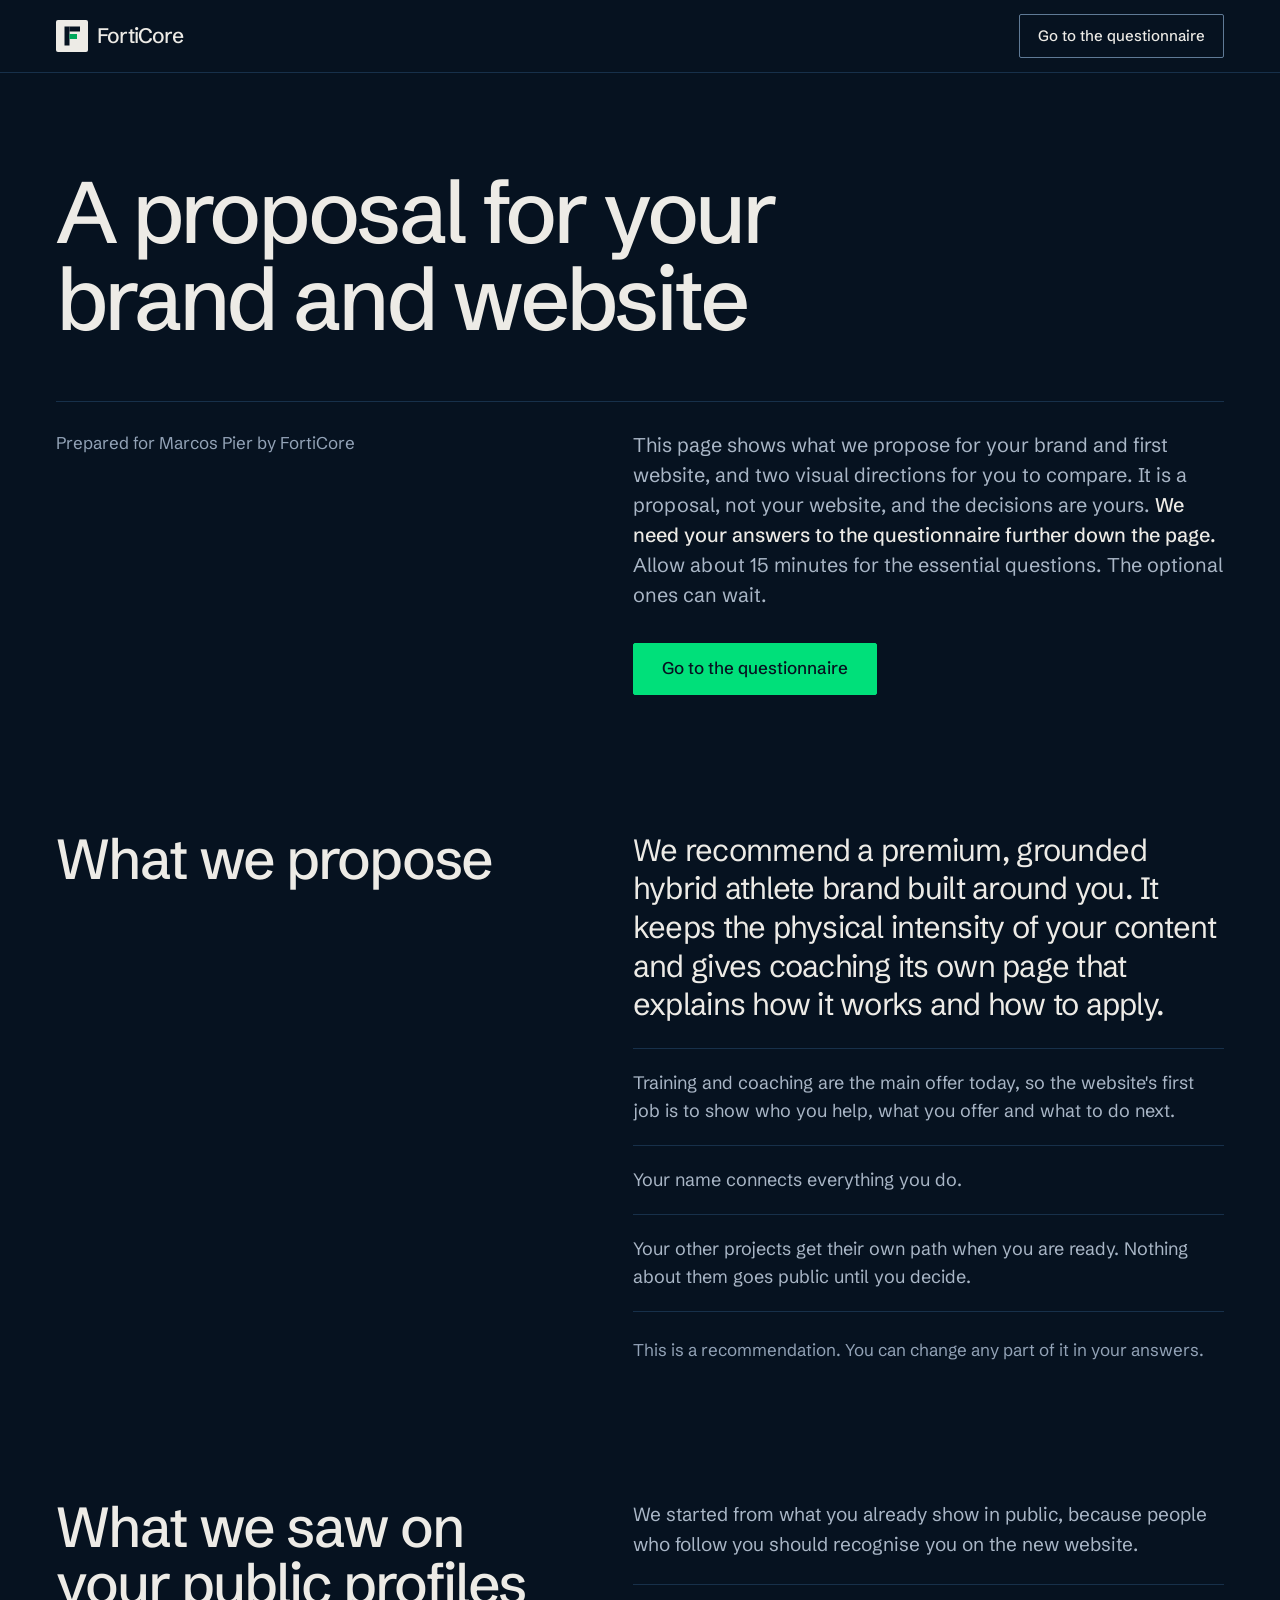
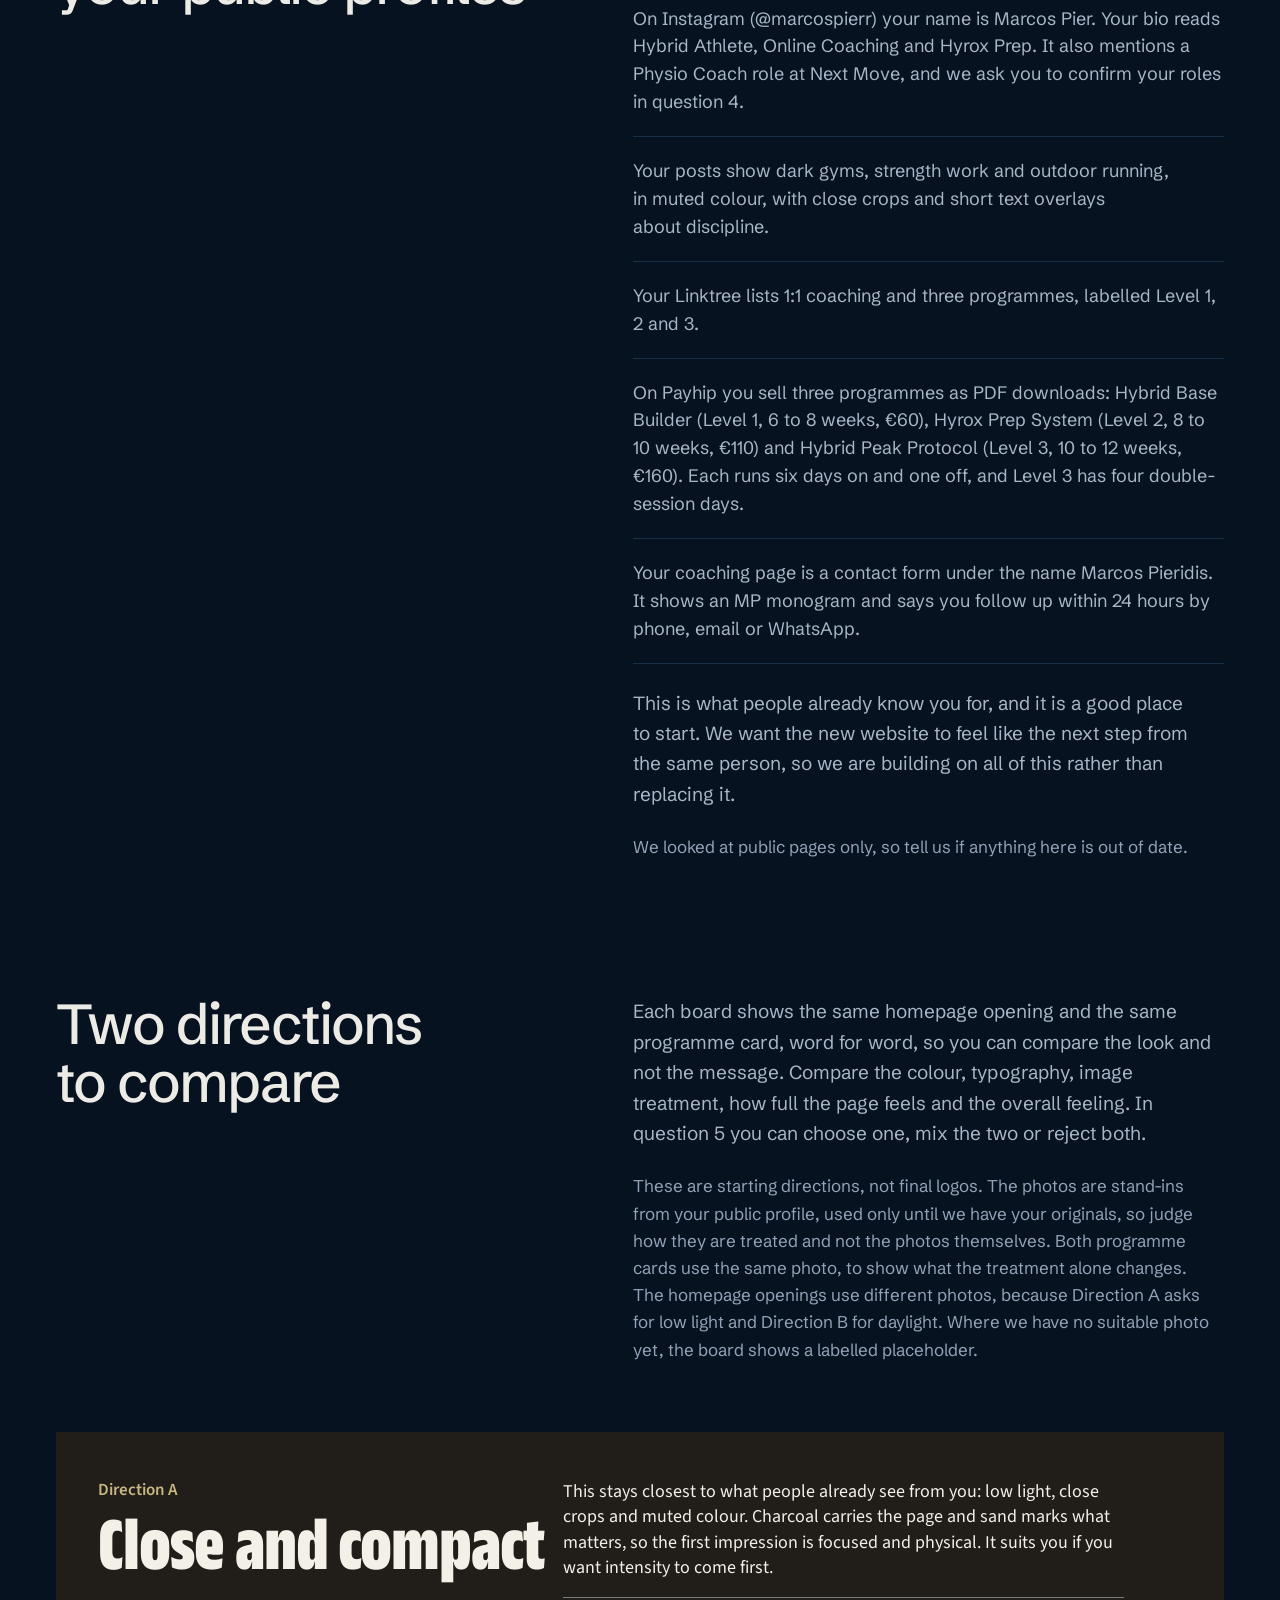
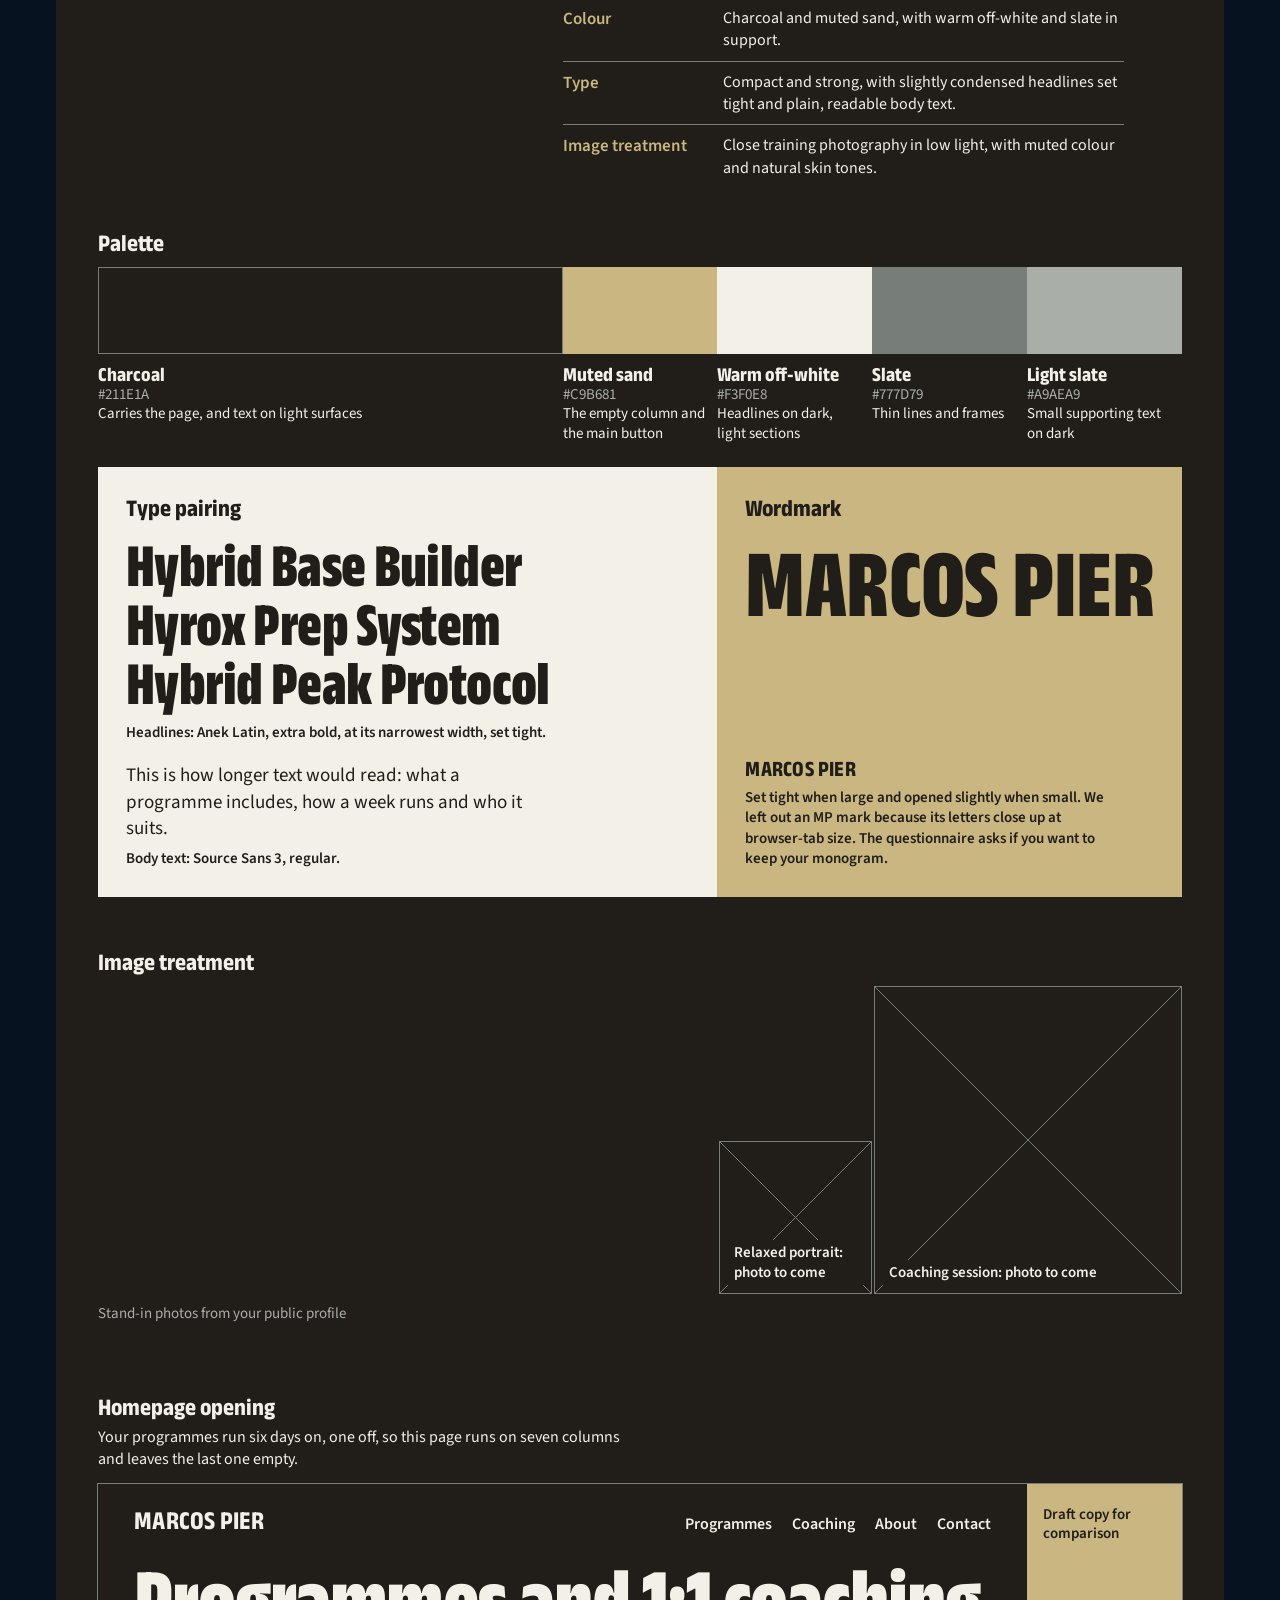
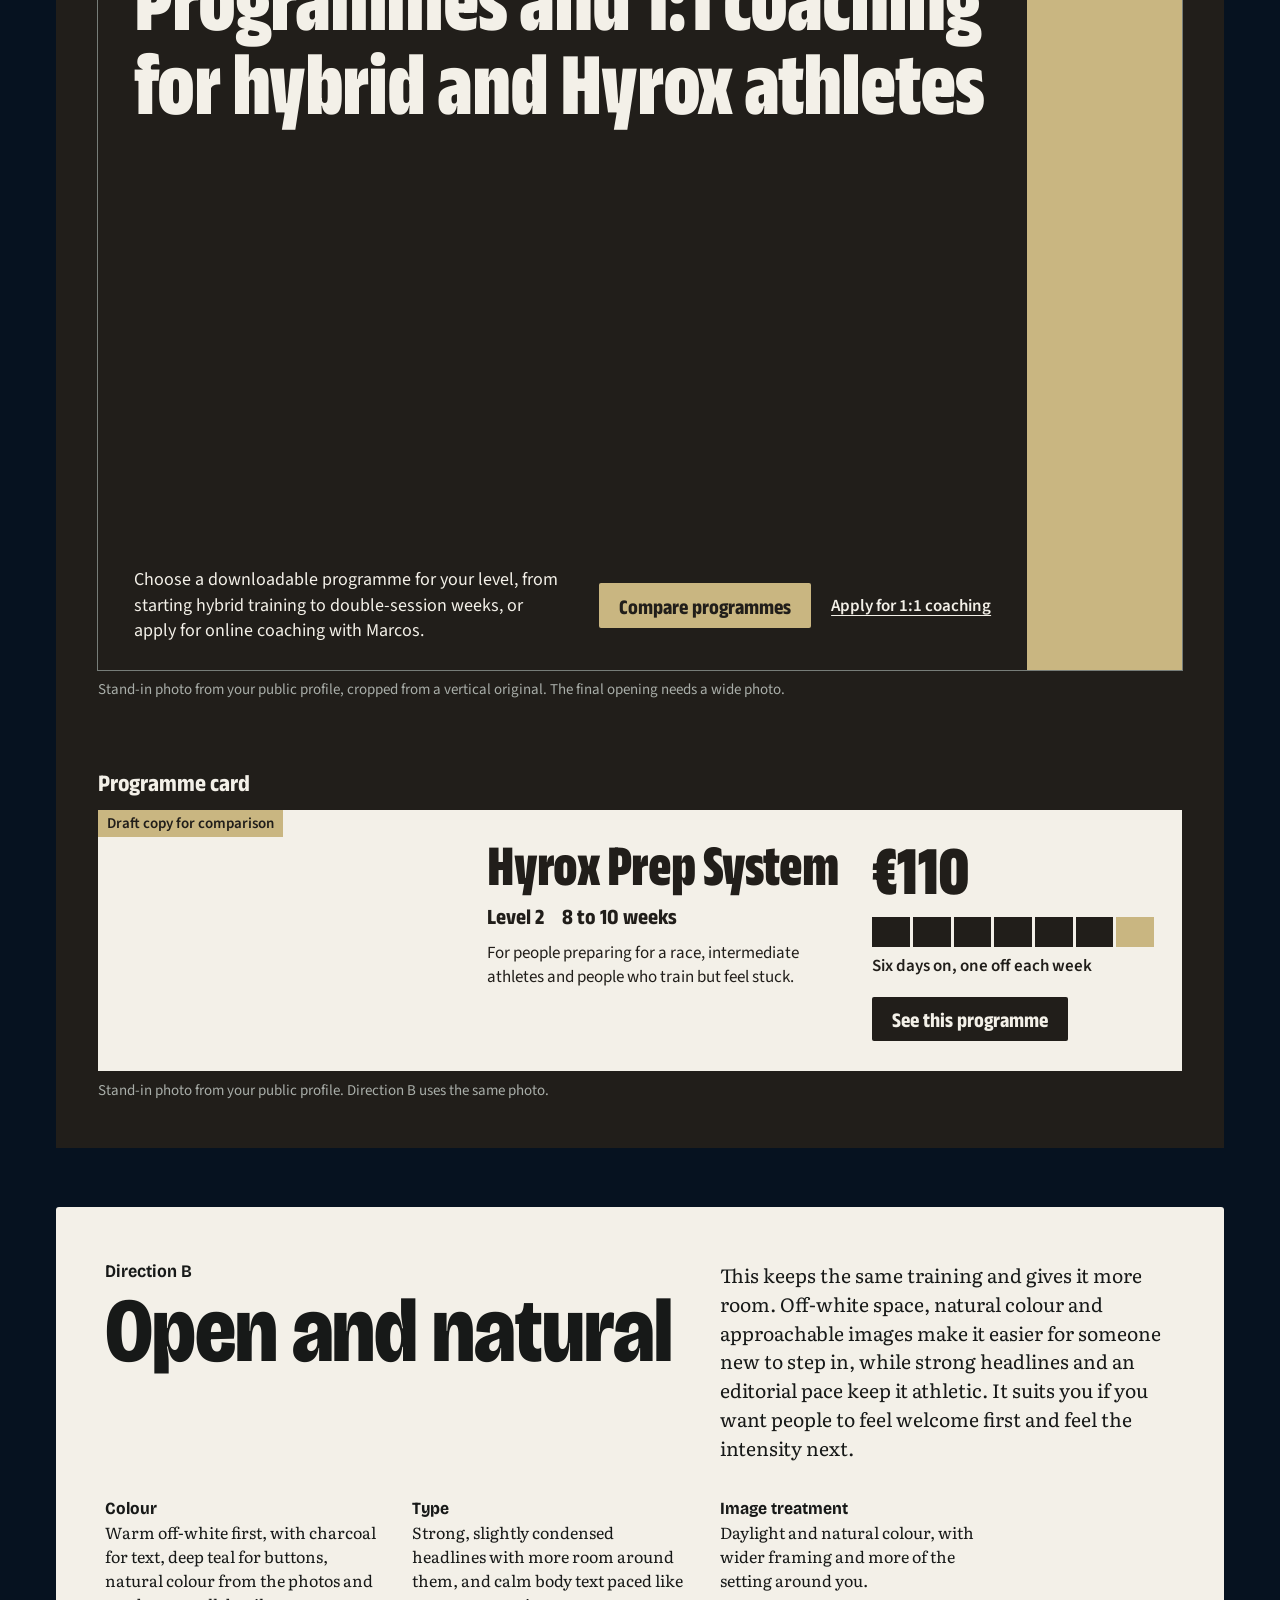
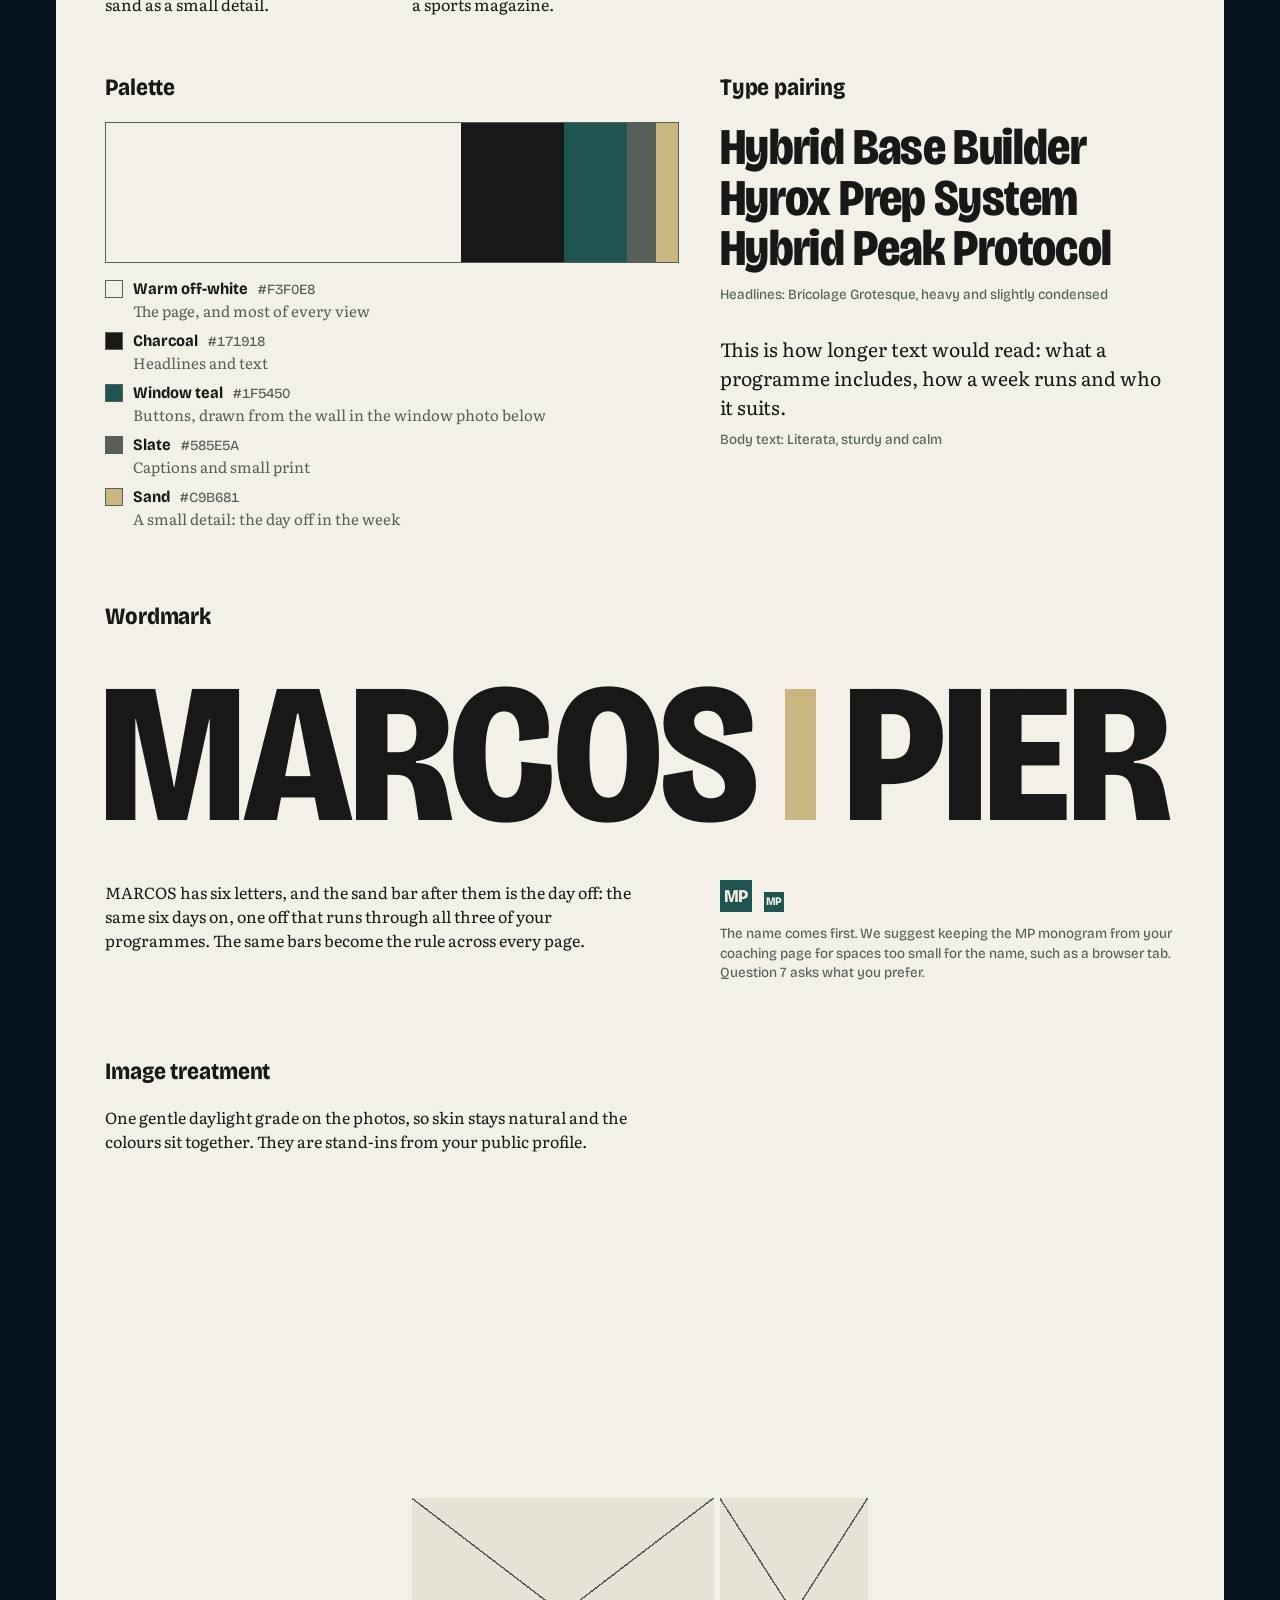
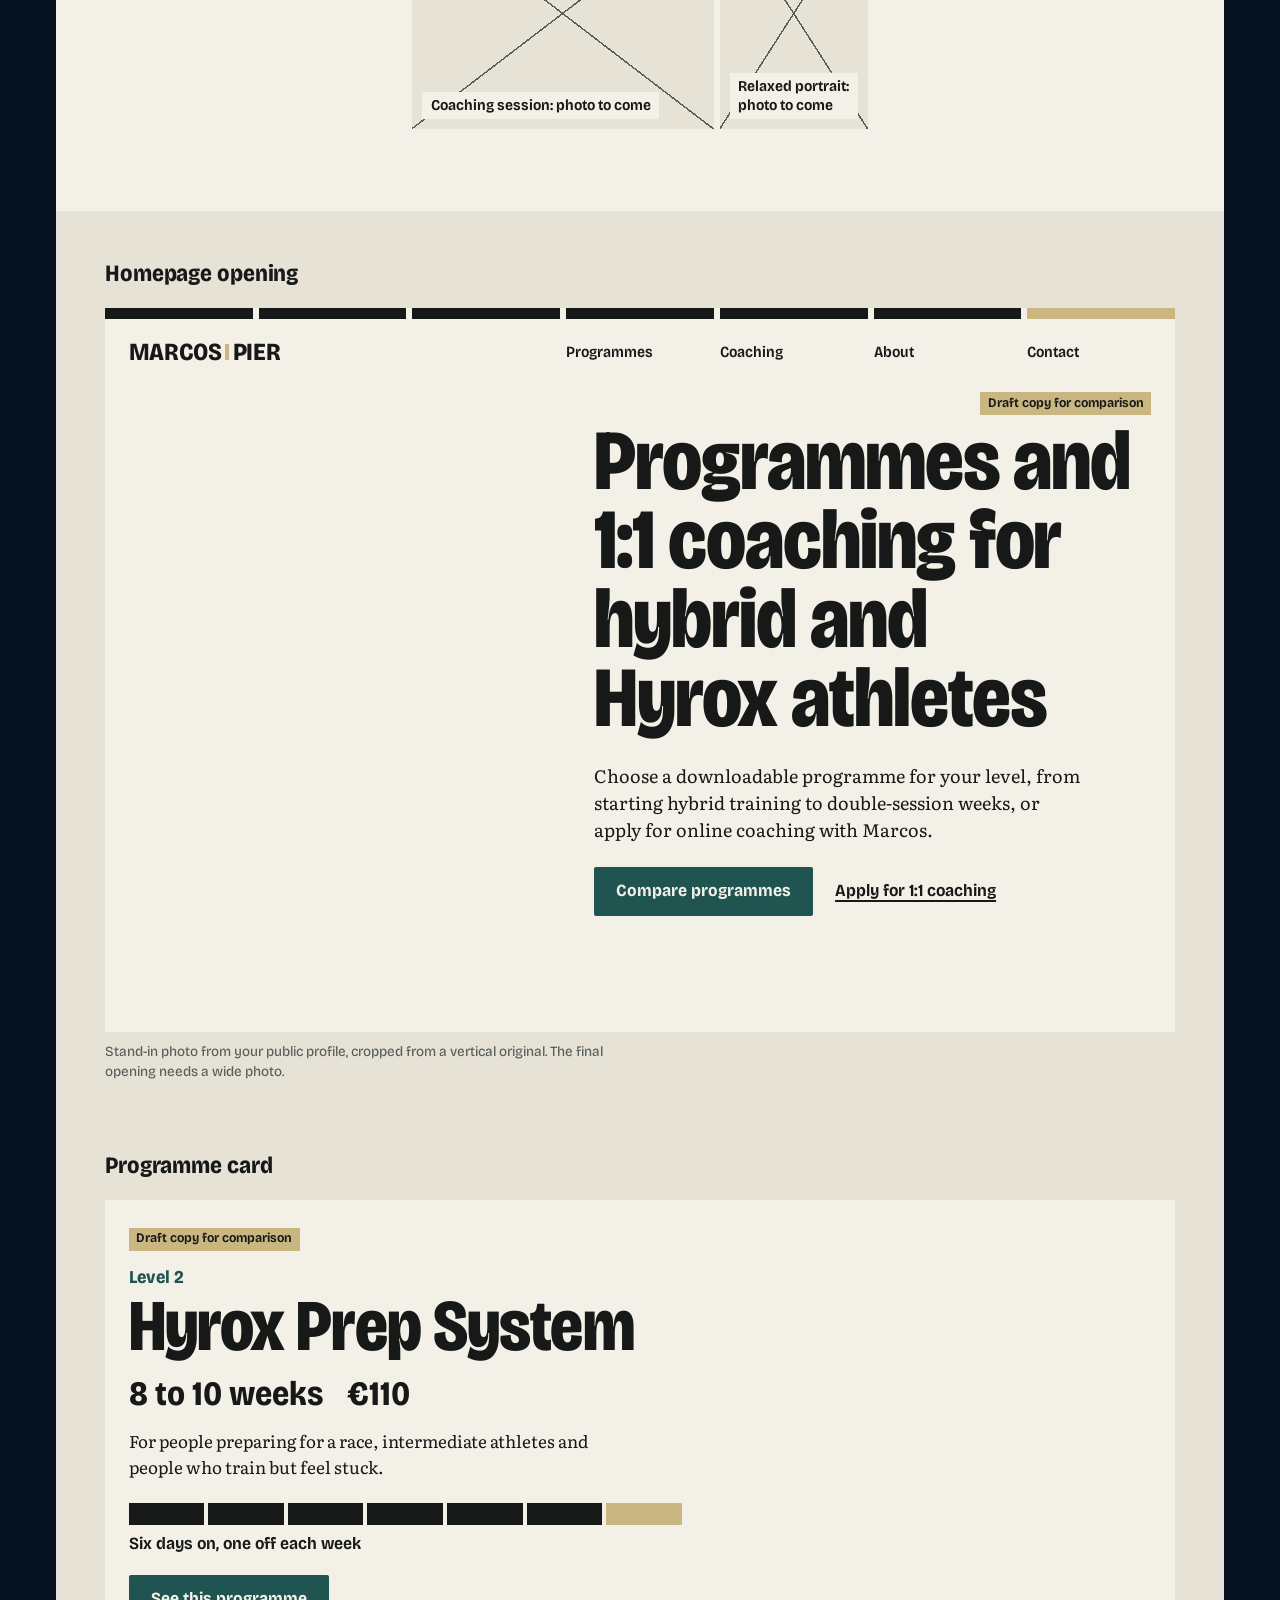
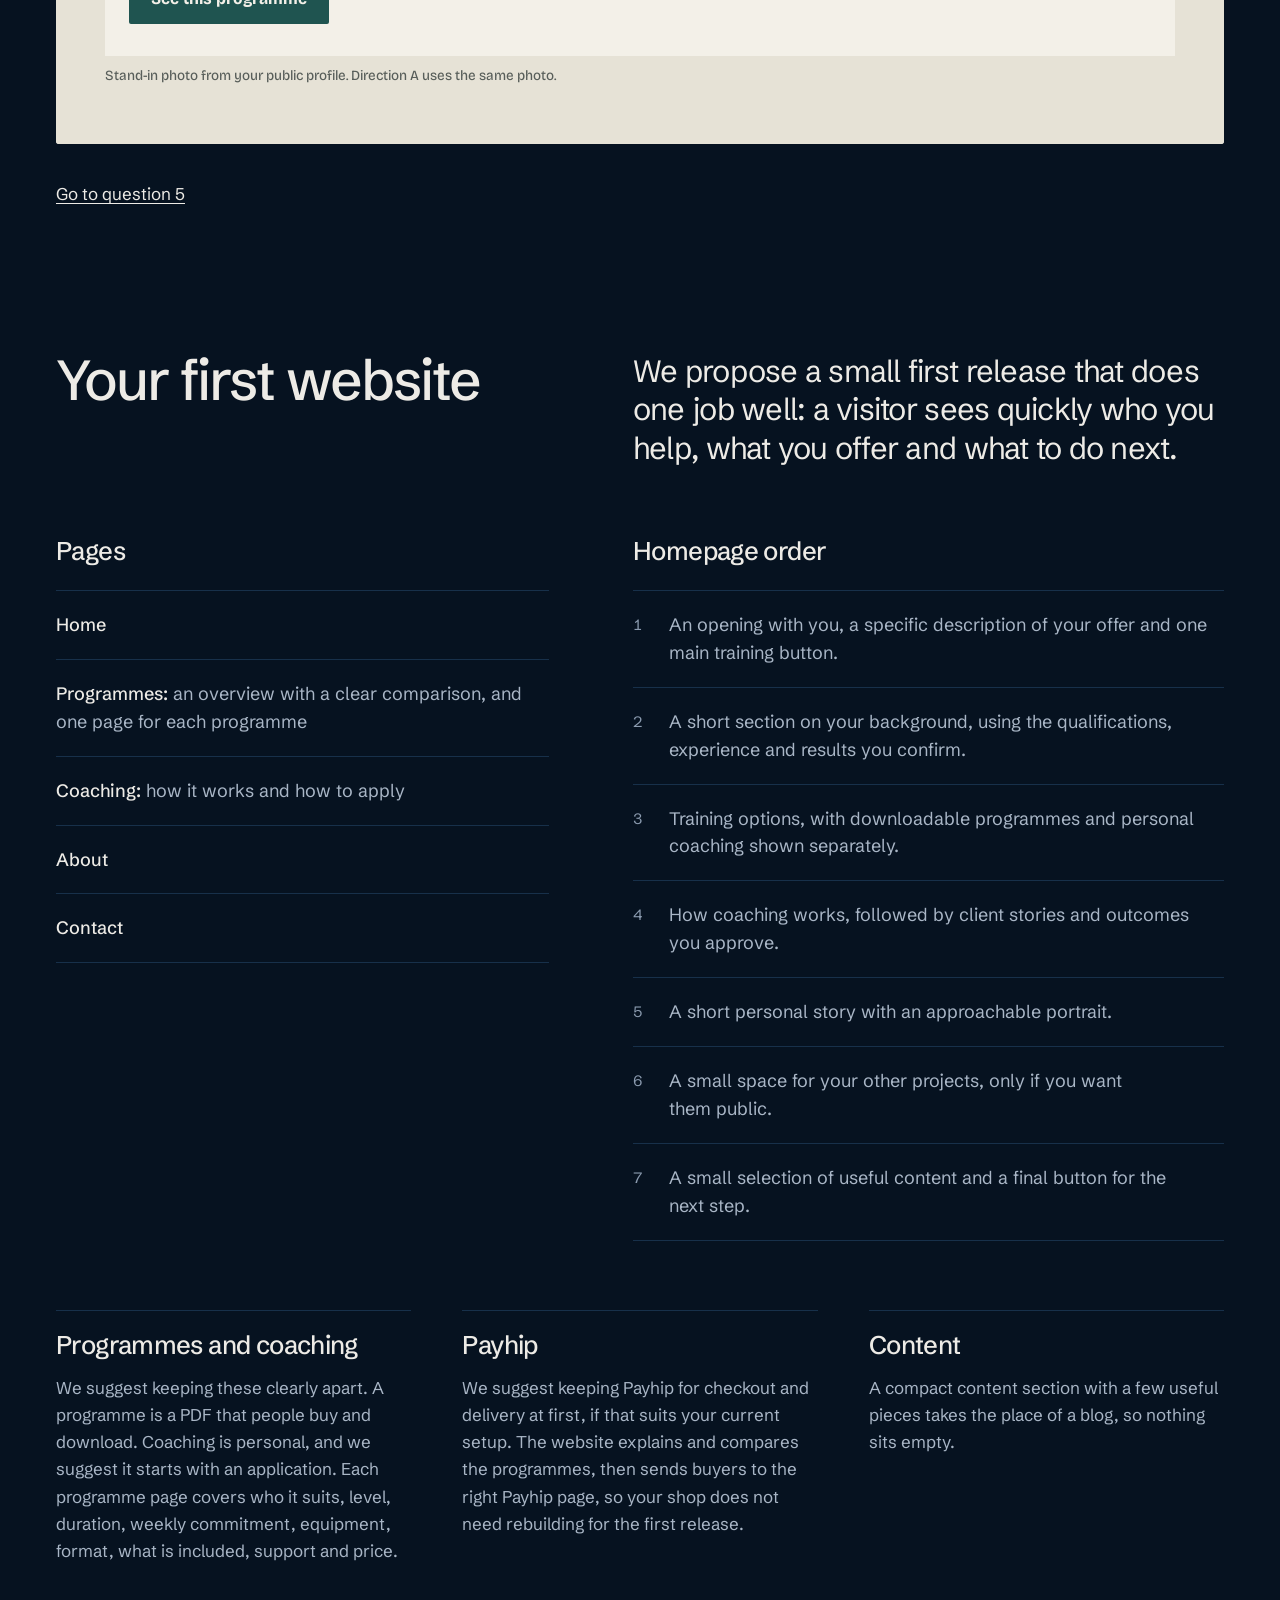
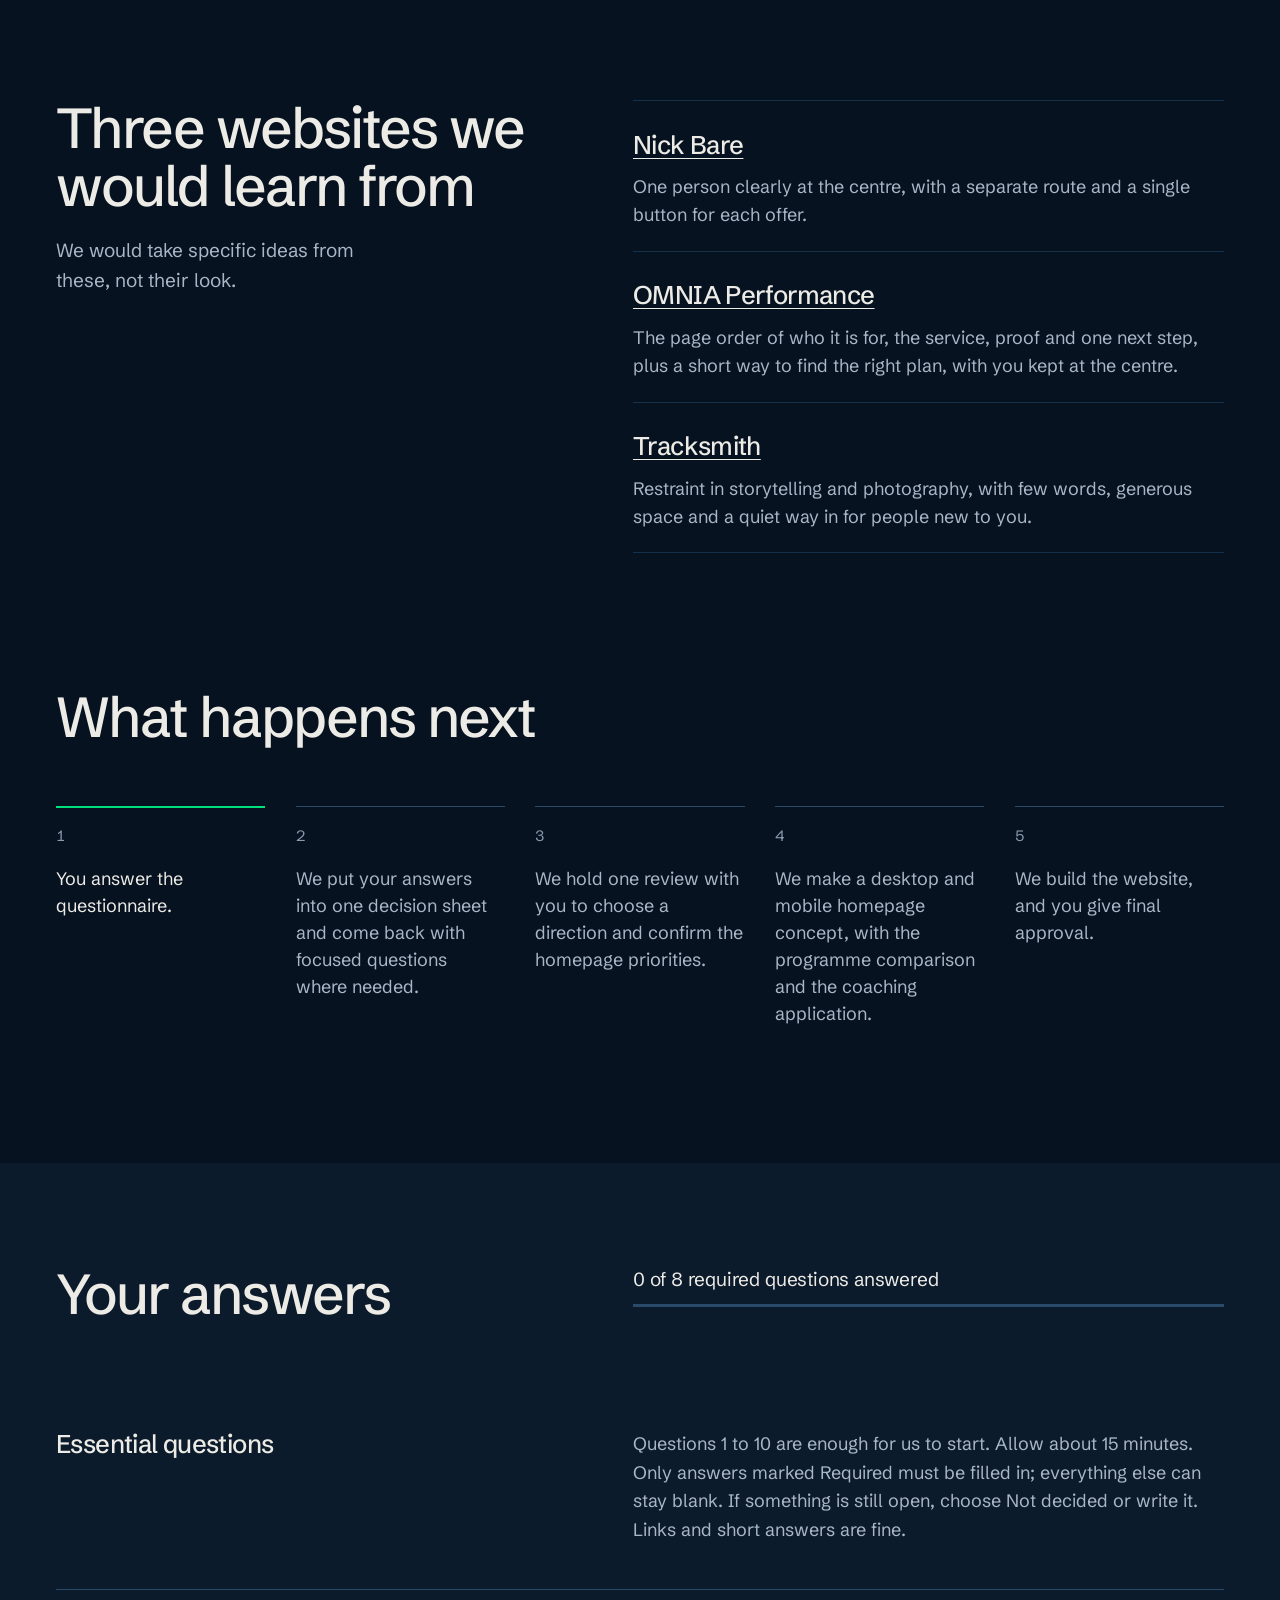
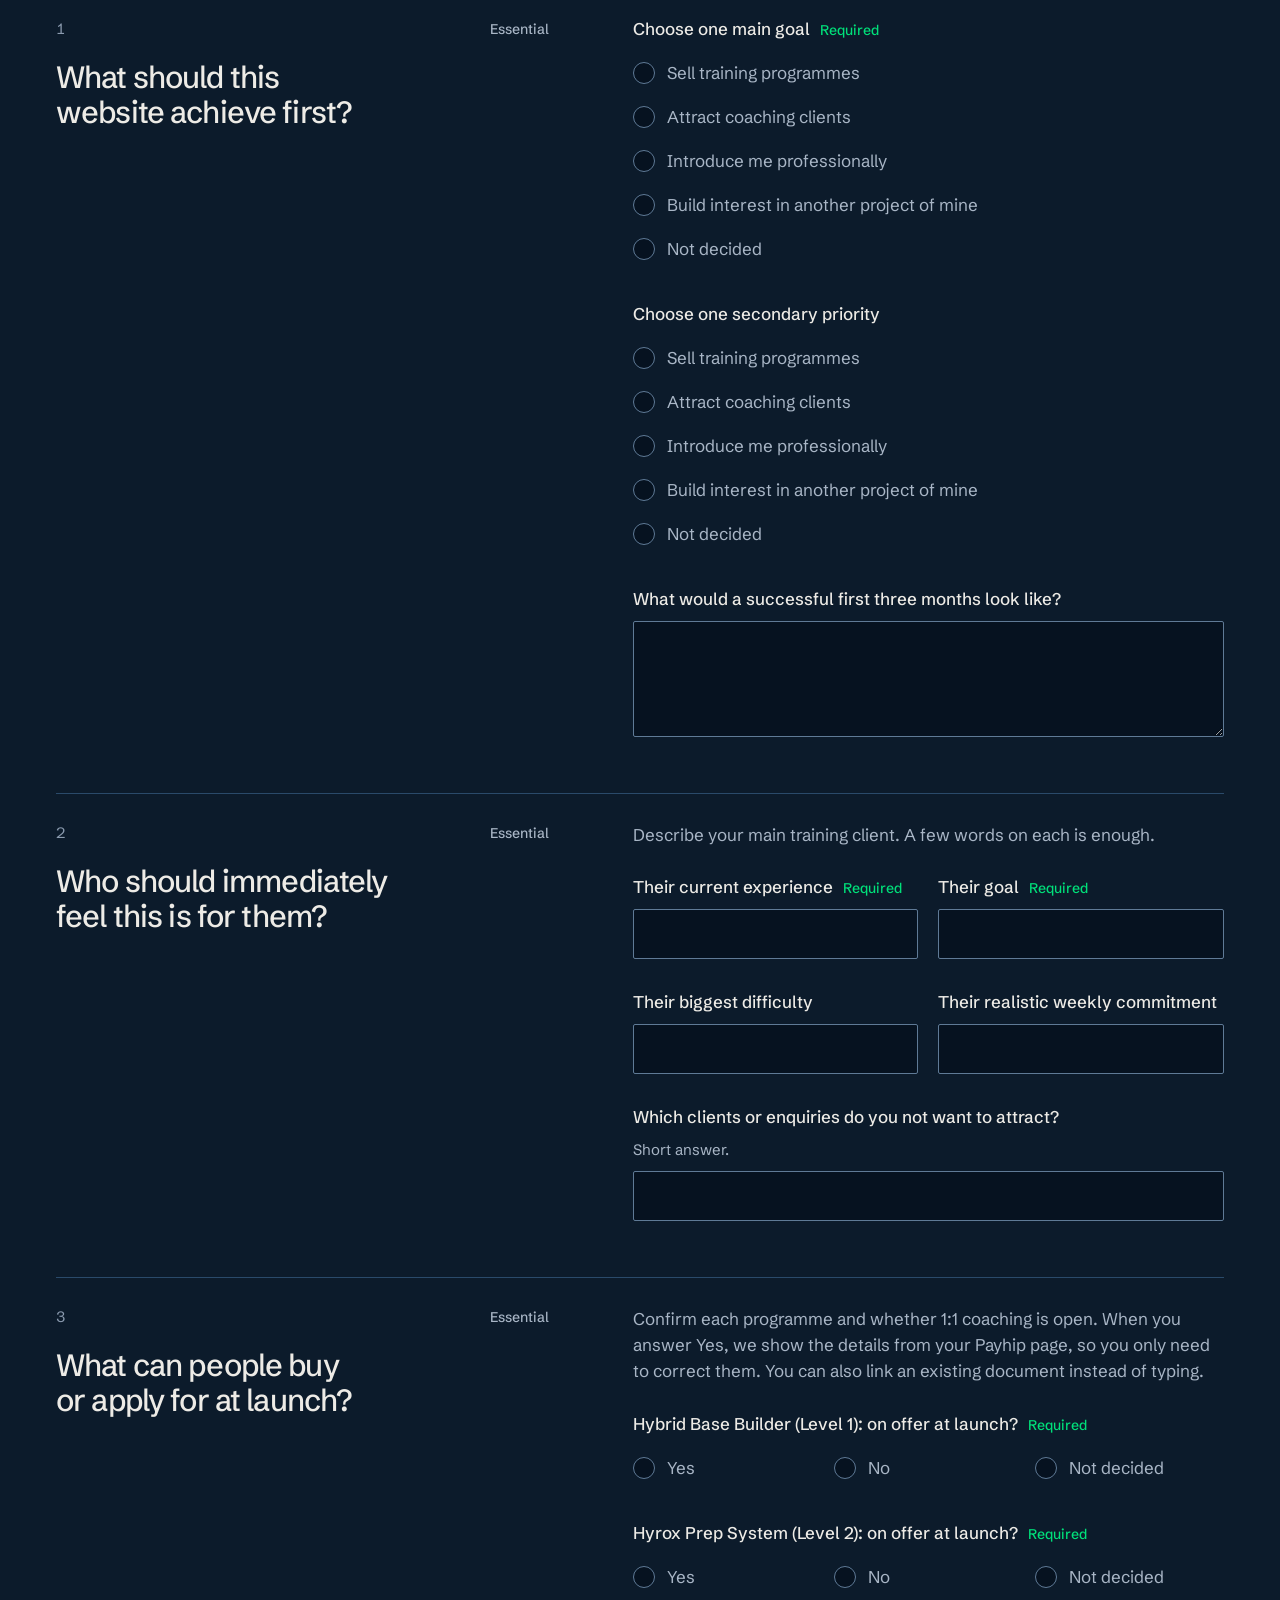
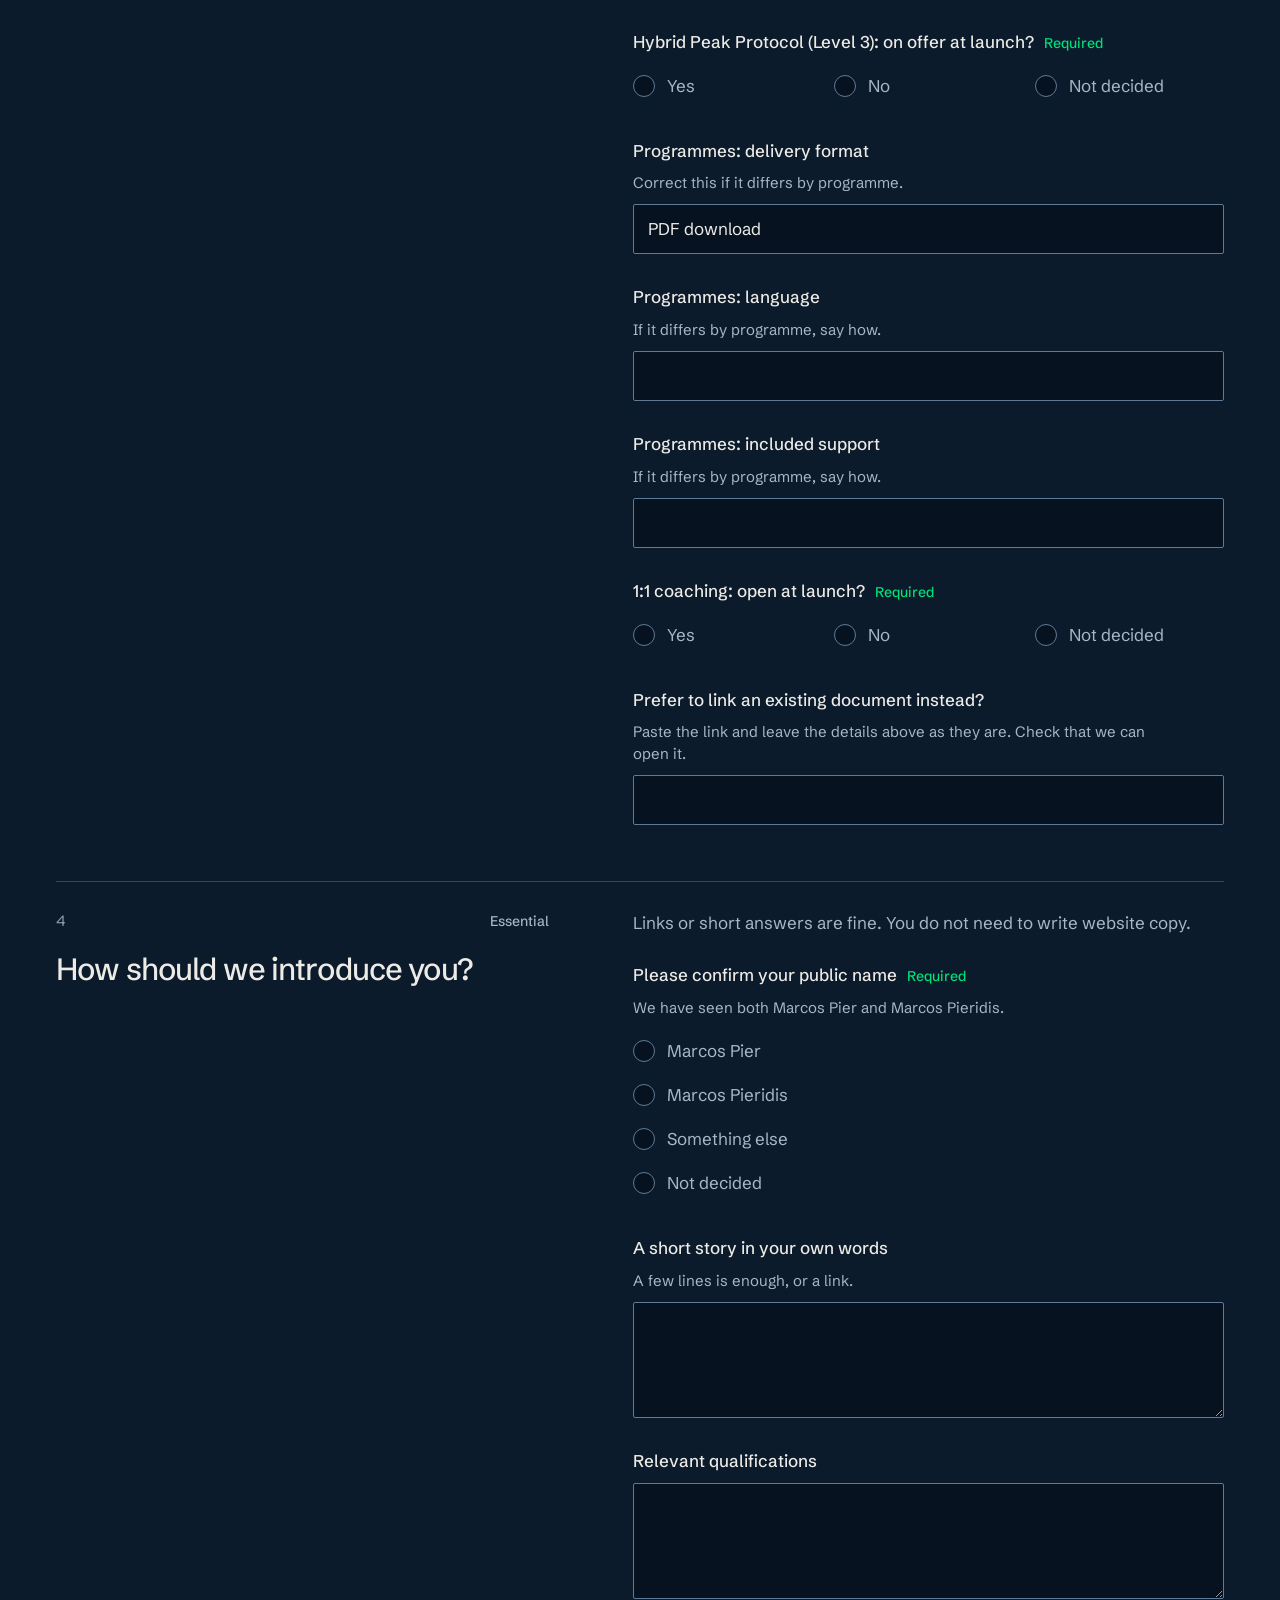
==== docs/index.html @ 3f867c1c "Add client preview page Static page in docs/: proposal, two visual directions and a questionnaire. P" ====
<!doctype html>
<html lang="en">
<head>
<meta charset="utf-8">
<meta http-equiv="Content-Security-Policy" content="default-src 'none'; img-src 'self'; style-src 'self'; font-src 'self'; script-src 'self'; connect-src 'self'; base-uri 'none'">
<meta name="viewport" content="width=device-width, initial-scale=1">
<meta name="robots" content="noindex,nofollow,noarchive">
<meta name="referrer" content="no-referrer">
<title>A proposal for your brand and website, prepared for Marcos Pier by FortiCore</title>
<meta name="description" content="Prepared for Marcos Pier by FortiCore: what we propose, two visual directions to compare and a questionnaire.">
<meta property="og:title" content="A proposal for your brand and website">
<meta property="og:description" content="Prepared for Marcos Pier by FortiCore: what we propose, two visual directions to compare and a questionnaire.">
<meta property="og:type" content="website">
<meta property="og:site_name" content="FortiCore">
<meta name="theme-color" content="#061220">
<link rel="icon" type="image/svg+xml" href="img/shell/favicon.svg">
<link rel="preload" href="fonts/shell/schibsted-grotesk-latin-wght-normal.woff2" as="font" type="font/woff2" crossorigin>
<link rel="stylesheet" href="css/site.css">
<link rel="stylesheet" href="css/direction-a.css">
<link rel="stylesheet" href="css/direction-b.css">
<script src="js/questionnaire.js" defer></script>
</head>
<body>

<header class="fc-zone fc-header">
  <div class="fc-shell fc-header__inner">
    <a class="fc-logo" href="#top" aria-label="FortiCore, top of this page"><span class="fc-logo__clip"><svg aria-hidden="true" focusable="false" xmlns="http://www.w3.org/2000/svg" viewBox="0 0 320 64" width="160" height="32"><rect width="64" height="64" rx="4" fill="#EDEBE6"/><rect x="17" y="13" width="10" height="38" fill="#061220"/><rect x="27" y="13" width="21" height="10" fill="#061220"/><rect x="27" y="28" width="15" height="10" fill="#00A85C"/><text x="82" y="45" font-family="Schibsted Grotesk, Helvetica, Arial, sans-serif" font-size="42" font-weight="500" letter-spacing="-1.6" fill="#EDEBE6">FortiCore</text></svg></span></a>
    <a class="fc-btn fc-btn--sm fc-btn--outline" href="#questionnaire" data-header-cta>Go to the questionnaire</a>
    <p class="fc-header__progress" data-header-progress aria-hidden="true" hidden></p>
  </div>
  <span class="fc-header__track" data-header-track aria-hidden="true" hidden><span class="fc-header__fill" data-header-fill></span></span>
</header>

<main id="top">

  <section class="fc-zone fc-top" aria-labelledby="top-title">
    <div class="fc-shell">
      <h1 class="fc-h1" id="top-title">A proposal for your brand and website</h1>
      <div class="fc-axis fc-top__lede">
        <p class="fc-byline">Prepared for Marcos Pier by FortiCore</p>
        <div>
          <p class="fc-lede">This page shows what we propose for your brand and first website, and two visual directions for you to compare. It is a proposal, not your website, and the decisions are yours. <strong>We need your answers to the questionnaire further down the page.</strong> Allow about 15 minutes for the essential questions. The optional ones can wait.</p>
          <p class="fc-top__action"><a class="fc-btn" href="#questionnaire">Go to the questionnaire</a></p>
        </div>
      </div>
    </div>
  </section>

  <section class="fc-zone fc-section" id="proposal" aria-labelledby="proposal-title">
    <div class="fc-shell fc-axis">
      <h2 class="fc-h2" id="proposal-title">What we propose</h2>
      <div class="fc-flow">
        <p class="fc-statement">We recommend a premium, grounded hybrid athlete brand built around you. It keeps the physical intensity of your content and gives coaching its own page that explains how it works and how to apply.</p>
        <ul class="fc-rows fc-rows--measure" role="list">
          <li>Training and coaching are the main offer today, so the website's first job is to show who you help, what you offer and what to do next.</li>
          <li>Your name connects everything you do.</li>
          <li>Your other projects get their own path when you are ready. Nothing about them goes public until you decide.</li>
        </ul>
        <p class="fc-text fc-text--quiet">This is a recommendation. You can change any part of it in your answers.</p>
      </div>
    </div>
  </section>

  <section class="fc-zone fc-section" id="seen" aria-labelledby="seen-title">
    <div class="fc-shell fc-axis">
      <h2 class="fc-h2" id="seen-title">What we saw on your public profiles</h2>
      <div class="fc-flow">
        <p class="fc-text">We started from what you already show in public, because people who follow you should recognise you on the new website.</p>
        <ul class="fc-rows fc-rows--measure" role="list">
          <li>On Instagram (@marcospierr) your name is Marcos Pier. Your bio reads Hybrid Athlete, Online Coaching and Hyrox Prep. It also mentions a Physio Coach role at Next Move, and we ask you to confirm your roles in question 4.</li>
          <li>Your posts show dark gyms, strength work and outdoor running, in muted colour, with close crops and short text overlays about discipline.</li>
          <li>Your Linktree lists 1:1 coaching and three programmes, labelled Level 1, 2 and 3.</li>
          <li>On Payhip you sell three programmes as PDF downloads: Hybrid Base Builder (Level 1, 6 to 8 weeks, €60), Hyrox Prep System (Level 2, 8 to 10 weeks, €110) and Hybrid Peak Protocol (Level 3, 10 to 12 weeks, €160). Each runs six days on and one off, and Level 3 has four double-session days.</li>
          <li>Your coaching page is a contact form under the name Marcos Pieridis. It shows an MP monogram and says you follow up within 24 hours by phone, email or WhatsApp.</li>
        </ul>
        <p class="fc-text">This is what people already know you for, and it is a good place to start. We want the new website to feel like the next step from the same person, so we are building on all of this rather than replacing it.</p>
        <p class="fc-text fc-text--quiet">We looked at public pages only, so tell us if anything here is out of date.</p>
      </div>
    </div>
  </section>

  <section class="fc-section" id="directions" aria-labelledby="directions-title">
    <div class="fc-zone fc-shell fc-axis">
      <h2 class="fc-h2" id="directions-title">Two directions to compare</h2>
      <div class="fc-flow">
        <p class="fc-text">Each board shows the same homepage opening and the same programme card, word for word, so you can compare the look and not the message. Compare the colour, typography, image treatment, how full the page feels and the overall feeling. In question 5 you can choose one, mix the two or reject both.</p>
        <p class="fc-text fc-text--quiet">These are starting directions, not final logos. The photos are stand-ins from your public profile, used only until we have your originals, so judge how they are treated and not the photos themselves. Both programme cards use the same photo, to show what the treatment alone changes. The homepage openings use different photos, because Direction A asks for low light and Direction B for daylight. Where we have no suitable photo yet, the board shows a labelled placeholder.</p>
      </div>
    </div>

    <div class="fc-boards">
<article class="dir dir-a" id="direction-a" aria-labelledby="direction-a-title">
  <header class="dir-a__head">
    <h3 class="dir-a__title" id="direction-a-title">
      <span class="dir-a__letter">Direction A</span>
      <span class="dir-a__name">Close and compact</span>
    </h3>
    <div class="dir-a__why">
      <p class="dir-a__rationale">This stays closest to what people already see from you: low light, close crops and muted colour. Charcoal carries the page and sand marks what matters, so the first impression is focused and physical. It suits you if you want intensity to come first.</p>
      <dl class="dir-a__lines">
        <div>
          <dt>Colour</dt>
          <dd>Charcoal and muted sand, with warm off-white and slate in support.</dd>
        </div>
        <div>
          <dt>Type</dt>
          <dd>Compact and strong, with slightly condensed headlines set tight and plain, readable body text.</dd>
        </div>
        <div>
          <dt>Image treatment</dt>
          <dd>Close training photography in low light, with muted colour and natural skin tones.</dd>
        </div>
      </dl>
    </div>
  </header>

  <div class="dir-a__palette">
    <h4 class="dir-a__h4">Palette</h4>
    <ul class="dir-a__swatches">
      <li class="dir-a__swatch dir-a__swatch--charcoal">
        <span class="dir-a__chip" aria-hidden="true"></span>
        <span class="dir-a__swatch-name">Charcoal</span>
        <span class="dir-a__swatch-hex">#211E1A</span>
        <span class="dir-a__swatch-role">Carries the page, and text on light surfaces</span>
      </li>
      <li class="dir-a__swatch dir-a__swatch--sand">
        <span class="dir-a__chip" aria-hidden="true"></span>
        <span class="dir-a__swatch-name">Muted sand</span>
        <span class="dir-a__swatch-hex">#C9B681</span>
        <span class="dir-a__swatch-role">The empty column and the main button</span>
      </li>
      <li class="dir-a__swatch dir-a__swatch--white">
        <span class="dir-a__chip" aria-hidden="true"></span>
        <span class="dir-a__swatch-name">Warm off-white</span>
        <span class="dir-a__swatch-hex">#F3F0E8</span>
        <span class="dir-a__swatch-role">Headlines on dark, light sections</span>
      </li>
      <li class="dir-a__swatch dir-a__swatch--slate">
        <span class="dir-a__chip" aria-hidden="true"></span>
        <span class="dir-a__swatch-name">Slate</span>
        <span class="dir-a__swatch-hex">#777D79</span>
        <span class="dir-a__swatch-role">Thin lines and frames</span>
      </li>
      <li class="dir-a__swatch dir-a__swatch--stone">
        <span class="dir-a__chip" aria-hidden="true"></span>
        <span class="dir-a__swatch-name">Light slate</span>
        <span class="dir-a__swatch-hex">#A9AEA9</span>
        <span class="dir-a__swatch-role">Small supporting text on dark</span>
      </li>
    </ul>
  </div>

  <div class="dir-a__sheets">
    <div class="dir-a__sheet dir-a__sheet--type">
      <h4 class="dir-a__h4">Type pairing</h4>
      <p class="dir-a__specimen">Hybrid Base Builder<br>Hyrox Prep System<br>Hybrid Peak Protocol</p>
      <p class="dir-a__font-note">Headlines: Anek Latin, extra bold, at its narrowest width, set tight.</p>
      <p class="dir-a__specimen-body">This is how longer text would read: what a programme includes, how a week runs and who it suits.</p>
      <p class="dir-a__font-note">Body text: Source Sans 3, regular.</p>
    </div>
    <div class="dir-a__sheet dir-a__sheet--mark">
      <h4 class="dir-a__h4">Wordmark</h4>
      <p class="dir-a__wordmark">MARCOS PIER</p>
      <p class="dir-a__wordmark-small">MARCOS PIER</p>
      <p class="dir-a__font-note">Set tight when large and opened slightly when small. We left out an MP mark because its letters close up at browser-tab size. The questionnaire asks if you want to keep your monogram.</p>
    </div>
  </div>

  <div class="dir-a__images">
    <h4 class="dir-a__h4">Image treatment</h4>
    <div class="dir-a__contact">
      <div class="dir-a__tile dir-a__tile--strap">
        <img src="img/a/strap.jpg" width="750" height="750" loading="lazy" alt="Close crop of a neck and shoulder under a sandbag, with a fist on the strap and a sports watch on the wrist, in warm low light.">
      </div>
      <div class="dir-a__tile dir-a__tile--hand">
        <img src="img/a/hand.jpg" width="420" height="420" loading="lazy" alt="Close crop of a black cap, a shoulder and a tattooed forearm, with one hand pressed into a dark floor beside a white lane line.">
      </div>
      <div class="dir-a__tile dir-a__tile--curl">
        <img src="img/a/curl.jpg" width="376" height="376" loading="lazy" alt="Marcos in profile, lifting a dumbbell towards his chin in low light.">
      </div>
      <div class="dir-a__hold dir-a__hold--portrait">
        <p>Relaxed portrait: photo to come</p>
      </div>
      <div class="dir-a__hold dir-a__hold--coach">
        <p>Coaching session: photo to come</p>
      </div>
    </div>
    <p class="dir-a__caption">Stand-in photos from your public profile</p>
  </div>

  <div class="dir-a__concept">
    <h4 class="dir-a__h4">Homepage opening</h4>
    <p class="dir-a__note">Your programmes run six days on, one off, so this page runs on seven columns and leaves the last one empty.<span class="dir-a__note-phone"> On a phone that column becomes the band across the top.</span></p>
    <div class="dir-a__hero" role="group" aria-label="Concept preview of the homepage opening in Direction A. Not a working page.">
      <div class="dir-a__off">
        <p class="dir-a__draft">Draft copy for comparison</p>
      </div>
      <div class="dir-a__work">
        <div class="dir-a__frame">
          <img src="img/a/hero-carry.jpg" width="1215" height="1250" loading="lazy" alt="Marcos from the side in a black cap, a sandbag across his shoulders and one fist on the strap, in warm low light.">
        </div>
        <div class="dir-a__bar">
          <span class="dir-a__wm">MARCOS PIER</span>
          <span class="dir-a__nav">
            <span>Programmes</span>
            <span>Coaching</span>
            <span>About</span>
            <span>Contact</span>
          </span>
        </div>
        <p class="dir-a__headline">Programmes and 1:1 coaching for hybrid and Hyrox athletes</p>
        <div class="dir-a__foot">
          <p class="dir-a__sub">Choose a downloadable programme for your level, from starting hybrid training to double-session weeks, or apply for online coaching with Marcos.</p>
          <span class="dir-a__actions">
            <span class="dir-a__btn dir-a__btn--sand">Compare programmes</span>
            <span class="dir-a__link">Apply for 1:1 coaching</span>
          </span>
        </div>
      </div>
    </div>
    <p class="dir-a__caption">Stand-in photo from your public profile, cropped from a vertical original. The final opening needs a wide photo.</p>
  </div>

  <div class="dir-a__concept">
    <h4 class="dir-a__h4">Programme card</h4>
    <div class="dir-a__card" role="group" aria-label="Concept preview of a programme card in Direction A. Not a working page.">
      <p class="dir-a__draft dir-a__draft--tag">Draft copy for comparison</p>
      <div class="dir-a__card-work">
        <div class="dir-a__card-photo">
          <img src="img/a/runner.jpg" width="660" height="528" loading="lazy" alt="Close view of Marcos running in low light, from his cap to his hips, with a dark fence behind him.">
        </div>
        <div class="dir-a__card-main">
          <p class="dir-a__prog">Hyrox Prep System</p>
          <p class="dir-a__meta">
            <span>Level 2</span>
            <span>8 to 10 weeks</span>
          </p>
          <p class="dir-a__who">For people preparing for a race, intermediate athletes and people who train but feel stuck.</p>
        </div>
        <div class="dir-a__card-buy">
          <p class="dir-a__price">€110</p>
          <div class="dir-a__week" aria-hidden="true">
            <i></i><i></i><i></i><i></i><i></i><i></i><i></i>
          </div>
          <p class="dir-a__commit">Six days on, one off each week</p>
          <span class="dir-a__btn dir-a__btn--dark">See this programme</span>
        </div>
      </div>
    </div>
    <p class="dir-a__caption">Stand-in photo from your public profile. Direction B uses the same photo.</p>
  </div>
</article>

<article class="dir dir-b" id="direction-b" aria-labelledby="direction-b-title">

  <header class="dir-b__intro">
    <h3 id="direction-b-title" class="dir-b__title">
      <span class="dir-b__letter">Direction B</span>
      <span class="dir-b__name">Open and natural</span>
    </h3>
    <p class="dir-b__rationale">This keeps the same training and gives it more room. Off-white space, natural colour and approachable images make it easier for someone new to step in, while strong headlines and an editorial pace keep it athletic. It suits you if you want people to feel welcome first and feel the intensity next.</p>
    <dl class="dir-b__lines">
      <div>
        <dt>Colour</dt>
        <dd>Warm off-white first, with charcoal for text, deep teal for buttons, natural colour from the photos and sand as a small detail.</dd>
      </div>
      <div>
        <dt>Type</dt>
        <dd>Strong, slightly condensed headlines with more room around them, and calm body text paced like a sports magazine.</dd>
      </div>
      <div>
        <dt>Image treatment</dt>
        <dd>Daylight and natural colour, with wider framing and more of the setting around you.</dd>
      </div>
    </dl>
  </header>

  <div class="dir-b__board">

    <section class="dir-b__palette">
      <h4 class="dir-b__h4">Palette</h4>
      <div class="dir-b__share" aria-hidden="true"><i></i><i></i><i></i><i></i><i></i></div>
      <ul class="dir-b__colours">
        <li><span class="dir-b__chip" aria-hidden="true"></span><b>Warm off-white</b> <span class="dir-b__hex">#F3F0E8</span> <span class="dir-b__role">The page, and most of every view</span></li>
        <li><span class="dir-b__chip" aria-hidden="true"></span><b>Charcoal</b> <span class="dir-b__hex">#171918</span> <span class="dir-b__role">Headlines and text</span></li>
        <li><span class="dir-b__chip" aria-hidden="true"></span><b>Window teal</b> <span class="dir-b__hex">#1F5450</span> <span class="dir-b__role">Buttons, drawn from the wall in the window photo below</span></li>
        <li><span class="dir-b__chip" aria-hidden="true"></span><b>Slate</b> <span class="dir-b__hex">#585E5A</span> <span class="dir-b__role">Captions and small print</span></li>
        <li><span class="dir-b__chip" aria-hidden="true"></span><b>Sand</b> <span class="dir-b__hex">#C9B681</span> <span class="dir-b__role">A small detail: the day off in the week</span></li>
      </ul>
    </section>

    <section class="dir-b__type">
      <h4 class="dir-b__h4">Type pairing</h4>
      <p class="dir-b__specimen">
        <span>Hybrid Base Builder</span>
        <span>Hyrox Prep System</span>
        <span>Hybrid Peak Protocol</span>
      </p>
      <p class="dir-b__small">Headlines: Bricolage Grotesque, heavy and slightly condensed</p>
      <p class="dir-b__sample">This is how longer text would read: what a programme includes, how a week runs and who it suits.</p>
      <p class="dir-b__small">Body text: Literata, sturdy and calm</p>
    </section>

    <section class="dir-b__mark">
      <h4 class="dir-b__h4">Wordmark</h4>
      <p class="dir-b__wm dir-b__wm--big">MARCOS<span class="dir-b__wm-rest"> </span>PIER</p>
      <p class="dir-b__lead dir-b__mark-note">MARCOS has six letters, and the sand bar after them is the day off: the same six days on, one off that runs through all three of your programmes. The same bars become the rule across every page.</p>
      <div class="dir-b__mark-small">
        <p class="dir-b__mp-row" aria-hidden="true">
          <span class="dir-b__mp dir-b__mp--32">MP</span>
          <span class="dir-b__mp dir-b__mp--20">MP</span>
        </p>
        <p class="dir-b__small">The name comes first. We suggest keeping the MP monogram from your coaching page for spaces too small for the name, such as a browser tab. Question 7 asks what you prefer.</p>
      </div>
    </section>

    <section class="dir-b__images">
      <h4 class="dir-b__h4">Image treatment</h4>
      <p class="dir-b__lead">One gentle daylight grade on the photos, so skin stays natural and the colours sit together. They are stand-ins from your public profile.</p>
      <div class="dir-b__photos">
        <figure class="dir-b__ph dir-b__ph--forest">
          <img src="img/b/forest-wide.jpg" width="1500" height="615" loading="lazy" alt="Marcos from behind, head and shoulders in a white running top, facing blurred green trees.">
        </figure>
        <figure class="dir-b__ph dir-b__ph--pull">
          <img src="img/b/pull-up.jpg" width="370" height="612" loading="lazy" alt="Marcos from behind, pulling up on a bar under a dark ceiling, with tall bright windows beyond him.">
        </figure>
        <figure class="dir-b__ph dir-b__ph--chain">
          <img src="img/b/chain-detail.jpg" width="760" height="460" loading="lazy" alt="Close view of a hand holding a chain, the other hand resting on a weight plate, in sun from a window.">
        </figure>
        <figure class="dir-b__ph dir-b__ph--tocome dir-b__ph--coach">
          <figcaption>Coaching session: photo to come</figcaption>
        </figure>
        <figure class="dir-b__ph dir-b__ph--tocome dir-b__ph--portrait">
          <figcaption>Relaxed portrait: photo to come</figcaption>
        </figure>
      </div>
    </section>

  </div>

  <div class="dir-b__concepts">

    <section class="dir-b__concept">
      <h4 class="dir-b__h4">Homepage opening</h4>
      <div class="dir-b__hero" role="group" aria-label="Concept preview of the homepage opening in Direction B. A picture of a design, not a working page.">
        <div class="dir-b__hero-grid">
          <span class="dir-b__week dir-b__week--hero" aria-hidden="true"><i></i><i></i><i></i><i></i><i></i><i></i><i></i></span>
          <span class="dir-b__wm dir-b__wm--nav">MARCOS<span class="dir-b__wm-rest"> </span>PIER</span>
          <span class="dir-b__navitems">
            <span>Programmes</span>
            <span>Coaching</span>
            <span>About</span>
            <span>Contact</span>
          </span>
          <span class="dir-b__draft">Draft copy for comparison</span>
          <p class="dir-b__headline">
            <span>Programmes and</span>
            <span>1:1 coaching for</span>
            <span>hybrid and</span>
            <span>Hyrox athletes</span>
          </p>
          <div class="dir-b__hero-photo">
            <img src="img/b/window-light.jpg" width="1100" height="1722" loading="lazy" alt="Marcos in a white training top, looking down as he handles a weight plate on a chain beside a tall window, with daylight across his arm.">
          </div>
          <p class="dir-b__subhead">Choose a downloadable programme for your level, from starting hybrid training to double-session weeks, or apply for online coaching with Marcos.</p>
          <span class="dir-b__actions">
            <span class="dir-b__btn">Compare programmes</span>
            <span class="dir-b__alink">Apply for 1:1 coaching</span>
          </span>
        </div>
      </div>
      <p class="dir-b__small">Stand-in photo from your public profile, cropped from a vertical original. The final opening needs a wide photo.</p>
    </section>

    <section class="dir-b__concept">
      <h4 class="dir-b__h4">Programme card</h4>
      <div class="dir-b__card" role="group" aria-label="Concept preview of a programme card in Direction B. A picture of a design, not a working page.">
        <div class="dir-b__card-grid">
          <div class="dir-b__card-photo">
            <img src="img/b/track-run.jpg" width="720" height="762" loading="lazy" alt="Marcos running on a red track in sunlight, seen from the side, with a fence, trees and a wide sky behind him.">
          </div>
          <div class="dir-b__card-body">
            <span class="dir-b__draft">Draft copy for comparison</span>
            <p class="dir-b__level">Level 2</p>
            <p class="dir-b__prog">Hyrox Prep System</p>
            <p class="dir-b__facts">
              <span>8 to 10 weeks</span>
              <span>€110</span>
            </p>
            <p class="dir-b__who">For people preparing for a race, intermediate athletes and people who train but feel stuck.</p>
            <span class="dir-b__week dir-b__week--card" aria-hidden="true"><i></i><i></i><i></i><i></i><i></i><i></i><i></i></span>
            <p class="dir-b__weekly">Six days on, one off each week</p>
            <span class="dir-b__btn">See this programme</span>
          </div>
        </div>
      </div>
      <p class="dir-b__small">Stand-in photo from your public profile. Direction A uses the same photo.</p>
    </section>

  </div>

</article>
    </div>

    <div class="fc-zone fc-shell fc-boards__after">
      <a class="fc-link fc-link--block" href="#q5">Go to question 5</a>
    </div>
  </section>

  <section class="fc-zone fc-section" id="structure" aria-labelledby="structure-title">
    <div class="fc-shell">
      <div class="fc-axis">
        <h2 class="fc-h2" id="structure-title">Your first website</h2>
        <p class="fc-statement">We propose a small first release that does one job well: a visitor sees quickly who you help, what you offer and what to do next.</p>
      </div>
      <div class="fc-axis fc-structure__lists">
        <div>
          <h3 class="fc-h3">Pages</h3>
          <ul class="fc-rows fc-rows--measure" role="list">
            <li><b>Home</b></li>
            <li><b>Programmes:</b> an overview with a clear comparison, and one page for each programme</li>
            <li><b>Coaching:</b> how it works and how to apply</li>
            <li><b>About</b></li>
            <li><b>Contact</b></li>
          </ul>
        </div>
        <div>
          <h3 class="fc-h3">Homepage order</h3>
          <ol class="fc-numbered" role="list">
            <li><span class="fc-num">1</span><span>An opening with you, a specific description of your offer and one main training button.</span></li>
            <li><span class="fc-num">2</span><span>A short section on your background, using the qualifications, experience and results you confirm.</span></li>
            <li><span class="fc-num">3</span><span>Training options, with downloadable programmes and personal coaching shown separately.</span></li>
            <li><span class="fc-num">4</span><span>How coaching works, followed by client stories and outcomes you approve.</span></li>
            <li><span class="fc-num">5</span><span>A short personal story with an approachable portrait.</span></li>
            <li><span class="fc-num">6</span><span>A small space for your other projects, only if you want them public.</span></li>
            <li><span class="fc-num">7</span><span>A small selection of useful content and a final button for the next step.</span></li>
          </ol>
        </div>
      </div>
      <div class="fc-notes">
        <div class="fc-note">
          <h3 class="fc-h3">Programmes and coaching</h3>
          <p>We suggest keeping these clearly apart. A programme is a PDF that people buy and download. Coaching is personal, and we suggest it starts with an application. Each programme page covers who it suits, level, duration, weekly commitment, equipment, format, what is included, support and price.</p>
        </div>
        <div class="fc-note">
          <h3 class="fc-h3">Payhip</h3>
          <p>We suggest keeping Payhip for checkout and delivery at first, if that suits your current setup. The website explains and compares the programmes, then sends buyers to the right Payhip page, so your shop does not need rebuilding for the first release.</p>
        </div>
        <div class="fc-note">
          <h3 class="fc-h3">Content</h3>
          <p>A compact content section with a few useful pieces takes the place of a blog, so nothing sits empty.</p>
        </div>
      </div>
    </div>
  </section>

  <section class="fc-zone fc-section" id="references" aria-labelledby="references-title">
    <div class="fc-shell fc-axis">
      <div>
        <h2 class="fc-h2" id="references-title">Three websites we would learn from</h2>
        <p class="fc-text fc-refs-lead">We would take specific ideas from these, not their look.</p>
      </div>
      <ul class="fc-refs" role="list">
        <li class="fc-ref">
          <a class="fc-ref__name" href="https://www.nickbare.com/" target="_blank" rel="noopener noreferrer">Nick Bare<span class="fc-vh"> (opens in a new tab)</span></a>
          <p class="fc-ref__text">one person clearly at the centre, with a separate route and a single button for each offer.</p>
        </li>
        <li class="fc-ref">
          <a class="fc-ref__name" href="https://www.omnia-performance.com/" target="_blank" rel="noopener noreferrer">OMNIA Performance<span class="fc-vh"> (opens in a new tab)</span></a>
          <p class="fc-ref__text">the page order of who it is for, the service, proof and one next step, plus a short way to find the right plan, with you kept at the centre.</p>
        </li>
        <li class="fc-ref">
          <a class="fc-ref__name" href="https://www.tracksmith.com/" target="_blank" rel="noopener noreferrer">Tracksmith<span class="fc-vh"> (opens in a new tab)</span></a>
          <p class="fc-ref__text">restraint in storytelling and photography, with few words, generous space and a quiet way in for people new to you.</p>
        </li>
      </ul>
    </div>
  </section>

  <section class="fc-zone fc-section" id="next" aria-labelledby="next-title">
    <div class="fc-shell">
      <h2 class="fc-h2" id="next-title">What happens next</h2>
      <ol class="fc-steps" role="list">
        <li class="fc-step"><span class="fc-step__n">1</span><span>You answer the questionnaire.</span></li>
        <li class="fc-step"><span class="fc-step__n">2</span><span>We put your answers into one decision sheet and come back with focused questions where needed.</span></li>
        <li class="fc-step"><span class="fc-step__n">3</span><span>We hold one review with you to choose a direction and confirm the homepage priorities.</span></li>
        <li class="fc-step"><span class="fc-step__n">4</span><span>We make a desktop and mobile homepage concept, with the programme comparison and the coaching application.</span></li>
        <li class="fc-step"><span class="fc-step__n">5</span><span>We build the website, and you give final approval.</span></li>
      </ol>
    </div>
  </section>

  <section class="fc-zone fc-band">
    <div class="fc-shell">
      <form class="fc-form" name="marcos-questionnaire" method="POST" data-netlify="true" netlify-honeypot="bot-field" autocomplete="off" aria-labelledby="questionnaire"
        data-delivery="auto"
        data-download-name="marcos-pier-answers"
        data-msg-no-option="No option is chosen. Choose one to continue."
        data-msg-text-empty="This is empty. Type a short answer to continue."
        data-msg-link-empty="The link is empty. Paste the link, or choose Not yet above."
        data-msg-link-invalid="This is not a full link. Paste the whole address, starting with https://."
        data-msg-too-many="You can choose up to three feelings. Untick one to choose another."
        data-msg-error-link="Question {n}, {label} {message}"
        data-msg-progress="{answered} of {total} required questions answered"
        data-msg-draft-saved="Draft saved in this browser. It stays here and is not sent to anyone."
        data-msg-draft-restored="We restored your draft from this browser."
        data-msg-draft-unavailable="This browser cannot save a draft, so keep this page open until you finish."
        data-msg-draft-cleared="Your draft is cleared from this browser."
        data-msg-copied="Your answers are copied. Paste them into our shared Slack channel."
        data-msg-copy-blocked="Your browser blocked copying. Select the text in the box below and copy it, or use Download my answers, then add it to our shared Slack channel."
        data-msg-downloaded="Your answers are downloaded as a text file. Add it to our shared Slack channel."
        data-msg-sending="Sending your answers."
        data-msg-sent-earlier="You changed an answer after sending. Send my answers again to include the change. We will use your latest answers."
        data-msg-sent="We have your answers. Thank you. We will put them into one decision sheet and come back to you in our shared Slack channel with focused questions where needed."
        data-msg-send-failed="Your answers were not sent. They are still on this page. Try Send my answers again, or use Copy my answers or Download my answers and share them in our shared Slack channel."
        data-msg-blank="Not answered"
        data-msg-prefill-note="(prefilled from your public page, not changed)"
        data-msg-download-heading="Answers to the FortiCore brand and website questionnaire"
        data-msg-summary-version="Form version: {version}"
        data-msg-summary-created="Created: {date}">
        <input type="hidden" name="form-name" value="marcos-questionnaire">
        <input type="hidden" name="form_version" value="1.0">
        <input type="hidden" name="submitted_at" value="">
        <input type="hidden" name="prefilled_unchanged" value="">
        <p class="fc-hp" aria-hidden="true"><label>Leave this empty <input type="text" name="bot-field" tabindex="-1" autocomplete="off"></label></p>

        <div class="fc-axis fc-form__head">
          <h2 class="fc-h2" id="questionnaire" tabindex="-1">Your answers</h2>
          <div>
            <p class="fc-progress" data-progress aria-live="polite" hidden></p>
            <span class="fc-progress__track" data-progress-track aria-hidden="true" hidden><span class="fc-progress__fill" data-progress-fill></span></span>
            <div class="fc-draft">
              <p data-draft-line role="status" tabindex="-1"></p>
              <button type="button" class="fc-textbtn" data-draft-clear hidden>Clear my draft</button>
              <div class="fc-draft__confirm" data-draft-confirm hidden>
                <p>This removes your answers from this page and from this browser.</p>
                <button type="button" class="fc-btn fc-btn--sm fc-btn--outline" data-draft-yes>Yes, clear my answers</button>
                <button type="button" class="fc-textbtn" data-draft-no>Keep my answers</button>
              </div>
            </div>
          </div>
        </div>

        <noscript><p class="fc-noscript">JavaScript is turned off in this browser, so every question shows at once and your draft is not saved. Copy my answers and Download my answers also need JavaScript, and Send my answers may not work without it, so please turn it on and reload this page before you start.</p></noscript>

        <div class="fc-errors fc-axis" data-error-summary role="group" aria-labelledby="error-summary-title" tabindex="-1" hidden>
          <h3 class="fc-h3" id="error-summary-title">These answers need fixing</h3>
          <ul class="fc-errors__list" data-error-list role="list" aria-labelledby="error-summary-title"></ul>
        </div>

        <div class="fc-part" data-part="essential">
          <div class="fc-axis fc-part__head">
            <h3 class="fc-h3" data-part-title>Essential questions</h3>
            <p class="fc-text">Questions 1 to 10 are enough for us to start. Allow about 15 minutes. Only answers marked Required must be filled in; everything else can stay blank. If something is still open, choose Not decided or write it. Links and short answers are fine.</p>
          </div>
          <fieldset class="fc-q fc-q--essential" id="q1" data-question data-n="1" data-essential="true">
            <legend class="fc-q__legend">
              <span class="fc-q__meta"><span class="fc-q__n"><span class="fc-vh">Question </span>1</span> <span class="fc-q__tag">Essential</span></span>
              <h4 class="fc-q__title">What should this website achieve first?</h4>
            </legend>
            <div class="fc-q__body">
              <div class="fc-fields">
                <fieldset class="fc-field fc-group" role="radiogroup" aria-labelledby="q1_primary_goal--legend" aria-required="true" data-field="q1_primary_goal" data-kind="radio" data-required="true">
                  <legend class="fc-label" id="q1_primary_goal--legend"><span class="fc-label__text">Choose one main goal</span> <span class="fc-req">Required</span></legend>
                  <div class="fc-options">
    <label class="fc-option" for="q1_primary_goal--sell_programmes"><input class="fc-tick" type="radio" id="q1_primary_goal--sell_programmes" name="q1_primary_goal" value="sell_programmes" required> <span>Sell training programmes</span></label>
    <label class="fc-option" for="q1_primary_goal--attract_coaching"><input class="fc-tick" type="radio" id="q1_primary_goal--attract_coaching" name="q1_primary_goal" value="attract_coaching" required> <span>Attract coaching clients</span></label>
    <label class="fc-option" for="q1_primary_goal--introduce_me"><input class="fc-tick" type="radio" id="q1_primary_goal--introduce_me" name="q1_primary_goal" value="introduce_me" required> <span>Introduce me professionally</span></label>
    <label class="fc-option" for="q1_primary_goal--other_project"><input class="fc-tick" type="radio" id="q1_primary_goal--other_project" name="q1_primary_goal" value="other_project" required> <span>Build interest in another project of mine</span></label>
    <label class="fc-option" for="q1_primary_goal--not_decided"><input class="fc-tick" type="radio" id="q1_primary_goal--not_decided" name="q1_primary_goal" value="not_decided" required> <span>Not decided</span></label>
  </div>
                </fieldset>
                <fieldset class="fc-field fc-group" role="radiogroup" aria-labelledby="q1_secondary_goal--legend" data-field="q1_secondary_goal" data-kind="radio">
                  <legend class="fc-label" id="q1_secondary_goal--legend"><span class="fc-label__text">Choose one secondary priority</span></legend>
                  <div class="fc-options">
    <label class="fc-option" for="q1_secondary_goal--sell_programmes"><input class="fc-tick" type="radio" id="q1_secondary_goal--sell_programmes" name="q1_secondary_goal" value="sell_programmes"> <span>Sell training programmes</span></label>
    <label class="fc-option" for="q1_secondary_goal--attract_coaching"><input class="fc-tick" type="radio" id="q1_secondary_goal--attract_coaching" name="q1_secondary_goal" value="attract_coaching"> <span>Attract coaching clients</span></label>
    <label class="fc-option" for="q1_secondary_goal--introduce_me"><input class="fc-tick" type="radio" id="q1_secondary_goal--introduce_me" name="q1_secondary_goal" value="introduce_me"> <span>Introduce me professionally</span></label>
    <label class="fc-option" for="q1_secondary_goal--other_project"><input class="fc-tick" type="radio" id="q1_secondary_goal--other_project" name="q1_secondary_goal" value="other_project"> <span>Build interest in another project of mine</span></label>
    <label class="fc-option" for="q1_secondary_goal--not_decided"><input class="fc-tick" type="radio" id="q1_secondary_goal--not_decided" name="q1_secondary_goal" value="not_decided"> <span>Not decided</span></label>
  </div>
                </fieldset>
                <div class="fc-field" data-field="q1_success" data-kind="textarea">
                  <label class="fc-label" for="q1_success"><span class="fc-label__text">What would a successful first three months look like?</span></label>
                  <textarea class="fc-input" id="q1_success" name="q1_success" rows="3"></textarea>
                </div>
              </div>
            </div>
          </fieldset>
          <fieldset class="fc-q fc-q--essential" id="q2" data-question data-n="2" data-essential="true" aria-describedby="q2--help">
            <legend class="fc-q__legend">
              <span class="fc-q__meta"><span class="fc-q__n"><span class="fc-vh">Question </span>2</span> <span class="fc-q__tag">Essential</span></span>
              <h4 class="fc-q__title">Who should immediately feel this is for them?</h4>
            </legend>
            <div class="fc-q__body">
              <p class="fc-q__help" id="q2--help">Describe your main training client. A few words on each is enough.</p>
              <div class="fc-fields">
                <div class="fc-field fc-field--half" data-field="q2_client_experience" data-kind="text" data-required="true">
                  <label class="fc-label" for="q2_client_experience"><span class="fc-label__text">Their current experience</span> <span class="fc-req">Required</span></label>
                  <input class="fc-input" id="q2_client_experience" name="q2_client_experience" type="text" required>
                </div>
                <div class="fc-field fc-field--half" data-field="q2_client_goal" data-kind="text" data-required="true">
                  <label class="fc-label" for="q2_client_goal"><span class="fc-label__text">Their goal</span> <span class="fc-req">Required</span></label>
                  <input class="fc-input" id="q2_client_goal" name="q2_client_goal" type="text" required>
                </div>
                <div class="fc-field fc-field--half" data-field="q2_client_difficulty" data-kind="text">
                  <label class="fc-label" for="q2_client_difficulty"><span class="fc-label__text">Their biggest difficulty</span></label>
                  <input class="fc-input" id="q2_client_difficulty" name="q2_client_difficulty" type="text">
                </div>
                <div class="fc-field fc-field--half" data-field="q2_client_weekly" data-kind="text">
                  <label class="fc-label" for="q2_client_weekly"><span class="fc-label__text">Their realistic weekly commitment</span></label>
                  <input class="fc-input" id="q2_client_weekly" name="q2_client_weekly" type="text">
                </div>
                <div class="fc-field" data-field="q2_not_wanted" data-kind="text">
                  <label class="fc-label" for="q2_not_wanted"><span class="fc-label__text">Which clients or enquiries do you not want to attract?</span></label>
                  <p class="fc-help" id="q2_not_wanted--help">Short answer.</p>
                  <input class="fc-input" id="q2_not_wanted" name="q2_not_wanted" type="text" aria-describedby="q2_not_wanted--help">
                </div>
              </div>
            </div>
          </fieldset>
          <fieldset class="fc-q fc-q--essential" id="q3" data-question data-n="3" data-essential="true" aria-describedby="q3--help">
            <legend class="fc-q__legend">
              <span class="fc-q__meta"><span class="fc-q__n"><span class="fc-vh">Question </span>3</span> <span class="fc-q__tag">Essential</span></span>
              <h4 class="fc-q__title">What can people buy or apply for at launch?</h4>
            </legend>
            <div class="fc-q__body">
              <p class="fc-q__help" id="q3--help">Confirm each programme and whether 1:1 coaching is open. When you answer Yes, we show the details from your Payhip page, so you only need to correct them. You can also link an existing document instead of typing.</p>
              <div class="fc-fields">
                <fieldset class="fc-field fc-group" role="radiogroup" aria-labelledby="q3_level1_status--legend" aria-required="true" data-field="q3_level1_status" data-kind="radio" data-required="true">
                  <legend class="fc-label" id="q3_level1_status--legend"><span class="fc-label__text">Hybrid Base Builder (Level 1): on offer at launch?</span> <span class="fc-req">Required</span></legend>
                  <div class="fc-options fc-options--row">
    <label class="fc-option" for="q3_level1_status--yes"><input class="fc-tick" type="radio" id="q3_level1_status--yes" name="q3_level1_status" value="yes" required> <span>Yes</span></label>
    <label class="fc-option" for="q3_level1_status--no"><input class="fc-tick" type="radio" id="q3_level1_status--no" name="q3_level1_status" value="no" required> <span>No</span></label>
    <label class="fc-option" for="q3_level1_status--not_decided"><input class="fc-tick" type="radio" id="q3_level1_status--not_decided" name="q3_level1_status" value="not_decided" required> <span>Not decided</span></label>
  </div>
                </fieldset>
                <div class="fc-dep" data-show-field="q3_level1_status" data-show-values="yes">
                  <div class="fc-field fc-field--half" data-field="q3_level1_price" data-kind="text">
                    <label class="fc-label" for="q3_level1_price"><span class="fc-label__text">Hybrid Base Builder: price</span></label>
                    <input class="fc-input" id="q3_level1_price" name="q3_level1_price" type="text" value="€60">
                  </div>
                  <div class="fc-field fc-field--half" data-field="q3_level1_duration" data-kind="text">
                    <label class="fc-label" for="q3_level1_duration"><span class="fc-label__text">Hybrid Base Builder: duration</span></label>
                    <input class="fc-input" id="q3_level1_duration" name="q3_level1_duration" type="text" value="6 to 8 weeks">
                  </div>
                  <div class="fc-field" data-field="q3_level1_weekly" data-kind="text">
                    <label class="fc-label" for="q3_level1_weekly"><span class="fc-label__text">Hybrid Base Builder: weekly commitment</span></label>
                    <input class="fc-input" id="q3_level1_weekly" name="q3_level1_weekly" type="text" value="Six days on, one off">
                  </div>
                </div>
                <fieldset class="fc-field fc-group" role="radiogroup" aria-labelledby="q3_level2_status--legend" aria-required="true" data-field="q3_level2_status" data-kind="radio" data-required="true">
                  <legend class="fc-label" id="q3_level2_status--legend"><span class="fc-label__text">Hyrox Prep System (Level 2): on offer at launch?</span> <span class="fc-req">Required</span></legend>
                  <div class="fc-options fc-options--row">
    <label class="fc-option" for="q3_level2_status--yes"><input class="fc-tick" type="radio" id="q3_level2_status--yes" name="q3_level2_status" value="yes" required> <span>Yes</span></label>
    <label class="fc-option" for="q3_level2_status--no"><input class="fc-tick" type="radio" id="q3_level2_status--no" name="q3_level2_status" value="no" required> <span>No</span></label>
    <label class="fc-option" for="q3_level2_status--not_decided"><input class="fc-tick" type="radio" id="q3_level2_status--not_decided" name="q3_level2_status" value="not_decided" required> <span>Not decided</span></label>
  </div>
                </fieldset>
                <div class="fc-dep" data-show-field="q3_level2_status" data-show-values="yes">
                  <div class="fc-field fc-field--half" data-field="q3_level2_price" data-kind="text">
                    <label class="fc-label" for="q3_level2_price"><span class="fc-label__text">Hyrox Prep System: price</span></label>
                    <input class="fc-input" id="q3_level2_price" name="q3_level2_price" type="text" value="€110">
                  </div>
                  <div class="fc-field fc-field--half" data-field="q3_level2_duration" data-kind="text">
                    <label class="fc-label" for="q3_level2_duration"><span class="fc-label__text">Hyrox Prep System: duration</span></label>
                    <input class="fc-input" id="q3_level2_duration" name="q3_level2_duration" type="text" value="8 to 10 weeks">
                  </div>
                  <div class="fc-field" data-field="q3_level2_weekly" data-kind="text">
                    <label class="fc-label" for="q3_level2_weekly"><span class="fc-label__text">Hyrox Prep System: weekly commitment</span></label>
                    <input class="fc-input" id="q3_level2_weekly" name="q3_level2_weekly" type="text" value="Six days on, one off">
                  </div>
                </div>
                <fieldset class="fc-field fc-group" role="radiogroup" aria-labelledby="q3_level3_status--legend" aria-required="true" data-field="q3_level3_status" data-kind="radio" data-required="true">
                  <legend class="fc-label" id="q3_level3_status--legend"><span class="fc-label__text">Hybrid Peak Protocol (Level 3): on offer at launch?</span> <span class="fc-req">Required</span></legend>
                  <div class="fc-options fc-options--row">
    <label class="fc-option" for="q3_level3_status--yes"><input class="fc-tick" type="radio" id="q3_level3_status--yes" name="q3_level3_status" value="yes" required> <span>Yes</span></label>
    <label class="fc-option" for="q3_level3_status--no"><input class="fc-tick" type="radio" id="q3_level3_status--no" name="q3_level3_status" value="no" required> <span>No</span></label>
    <label class="fc-option" for="q3_level3_status--not_decided"><input class="fc-tick" type="radio" id="q3_level3_status--not_decided" name="q3_level3_status" value="not_decided" required> <span>Not decided</span></label>
  </div>
                </fieldset>
                <div class="fc-dep" data-show-field="q3_level3_status" data-show-values="yes">
                  <div class="fc-field fc-field--half" data-field="q3_level3_price" data-kind="text">
                    <label class="fc-label" for="q3_level3_price"><span class="fc-label__text">Hybrid Peak Protocol: price</span></label>
                    <input class="fc-input" id="q3_level3_price" name="q3_level3_price" type="text" value="€160">
                  </div>
                  <div class="fc-field fc-field--half" data-field="q3_level3_duration" data-kind="text">
                    <label class="fc-label" for="q3_level3_duration"><span class="fc-label__text">Hybrid Peak Protocol: duration</span></label>
                    <input class="fc-input" id="q3_level3_duration" name="q3_level3_duration" type="text" value="10 to 12 weeks">
                  </div>
                  <div class="fc-field" data-field="q3_level3_weekly" data-kind="text">
                    <label class="fc-label" for="q3_level3_weekly"><span class="fc-label__text">Hybrid Peak Protocol: weekly commitment</span></label>
                    <input class="fc-input" id="q3_level3_weekly" name="q3_level3_weekly" type="text" value="Six days on, one off, four double-session days">
                  </div>
                </div>
                <div class="fc-field" data-field="q3_programme_format" data-kind="text">
                  <label class="fc-label" for="q3_programme_format"><span class="fc-label__text">Programmes: delivery format</span></label>
                  <p class="fc-help" id="q3_programme_format--help">Correct this if it differs by programme.</p>
                  <input class="fc-input" id="q3_programme_format" name="q3_programme_format" type="text" aria-describedby="q3_programme_format--help" value="PDF download">
                </div>
                <div class="fc-field" data-field="q3_programme_language" data-kind="text">
                  <label class="fc-label" for="q3_programme_language"><span class="fc-label__text">Programmes: language</span></label>
                  <p class="fc-help" id="q3_programme_language--help">If it differs by programme, say how.</p>
                  <input class="fc-input" id="q3_programme_language" name="q3_programme_language" type="text" aria-describedby="q3_programme_language--help">
                </div>
                <div class="fc-field" data-field="q3_programme_support" data-kind="text">
                  <label class="fc-label" for="q3_programme_support"><span class="fc-label__text">Programmes: included support</span></label>
                  <p class="fc-help" id="q3_programme_support--help">If it differs by programme, say how.</p>
                  <input class="fc-input" id="q3_programme_support" name="q3_programme_support" type="text" aria-describedby="q3_programme_support--help">
                </div>
                <fieldset class="fc-field fc-group" role="radiogroup" aria-labelledby="q3_coaching_status--legend" aria-required="true" data-field="q3_coaching_status" data-kind="radio" data-required="true">
                  <legend class="fc-label" id="q3_coaching_status--legend"><span class="fc-label__text">1:1 coaching: open at launch?</span> <span class="fc-req">Required</span></legend>
                  <div class="fc-options fc-options--row">
    <label class="fc-option" for="q3_coaching_status--yes"><input class="fc-tick" type="radio" id="q3_coaching_status--yes" name="q3_coaching_status" value="yes" required> <span>Yes</span></label>
    <label class="fc-option" for="q3_coaching_status--no"><input class="fc-tick" type="radio" id="q3_coaching_status--no" name="q3_coaching_status" value="no" required> <span>No</span></label>
    <label class="fc-option" for="q3_coaching_status--not_decided"><input class="fc-tick" type="radio" id="q3_coaching_status--not_decided" name="q3_coaching_status" value="not_decided" required> <span>Not decided</span></label>
  </div>
                </fieldset>
                <div class="fc-dep" data-show-field="q3_coaching_status" data-show-values="yes">
                  <div class="fc-field" data-field="q3_coaching_details" data-kind="textarea">
                    <label class="fc-label" for="q3_coaching_details"><span class="fc-label__text">1:1 coaching: price, duration, weekly commitment, language, delivery format and included support</span></label>
                    <p class="fc-help" id="q3_coaching_details--help">A few words on each is enough.</p>
                    <textarea class="fc-input" id="q3_coaching_details" name="q3_coaching_details" rows="4" aria-describedby="q3_coaching_details--help"></textarea>
                  </div>
                  <div class="fc-field" data-field="q3_coaching_capacity" data-kind="text">
                    <label class="fc-label" for="q3_coaching_capacity"><span class="fc-label__text">1:1 coaching: any capacity limit?</span></label>
                    <p class="fc-help" id="q3_coaching_capacity--help">How many clients you can take, or No limit.</p>
                    <input class="fc-input" id="q3_coaching_capacity" name="q3_coaching_capacity" type="text" aria-describedby="q3_coaching_capacity--help">
                  </div>
                </div>
                <div class="fc-field" data-field="q3_offers_document" data-kind="url">
                  <label class="fc-label" for="q3_offers_document"><span class="fc-label__text">Prefer to link an existing document instead?</span></label>
                  <p class="fc-help" id="q3_offers_document--help">Paste the link and leave the details above as they are. Check that we can open it.</p>
                  <input class="fc-input" id="q3_offers_document" name="q3_offers_document" type="url" inputmode="url" spellcheck="false" aria-describedby="q3_offers_document--help">
                </div>
              </div>
            </div>
          </fieldset>
          <fieldset class="fc-q fc-q--essential" id="q4" data-question data-n="4" data-essential="true" aria-describedby="q4--help">
            <legend class="fc-q__legend">
              <span class="fc-q__meta"><span class="fc-q__n"><span class="fc-vh">Question </span>4</span> <span class="fc-q__tag">Essential</span></span>
              <h4 class="fc-q__title">How should we introduce you?</h4>
            </legend>
            <div class="fc-q__body">
              <p class="fc-q__help" id="q4--help">Links or short answers are fine. You do not need to write website copy.</p>
              <div class="fc-fields">
                <fieldset class="fc-field fc-group" role="radiogroup" aria-labelledby="q4_public_name--legend" aria-describedby="q4_public_name--help" aria-required="true" data-field="q4_public_name" data-kind="radio" data-required="true">
                  <legend class="fc-label" id="q4_public_name--legend"><span class="fc-label__text">Please confirm your public name</span> <span class="fc-req">Required</span></legend>
                  <p class="fc-help" id="q4_public_name--help">We have seen both Marcos Pier and Marcos Pieridis.</p>
                  <div class="fc-options">
    <label class="fc-option" for="q4_public_name--marcos_pier"><input class="fc-tick" type="radio" id="q4_public_name--marcos_pier" name="q4_public_name" value="marcos_pier" required> <span>Marcos Pier</span></label>
    <label class="fc-option" for="q4_public_name--marcos_pieridis"><input class="fc-tick" type="radio" id="q4_public_name--marcos_pieridis" name="q4_public_name" value="marcos_pieridis" required> <span>Marcos Pieridis</span></label>
    <label class="fc-option" for="q4_public_name--other"><input class="fc-tick" type="radio" id="q4_public_name--other" name="q4_public_name" value="other" required> <span>Something else</span></label>
    <label class="fc-option" for="q4_public_name--not_decided"><input class="fc-tick" type="radio" id="q4_public_name--not_decided" name="q4_public_name" value="not_decided" required> <span>Not decided</span></label>
  </div>
                </fieldset>
                <div class="fc-dep" data-show-field="q4_public_name" data-show-values="other">
                  <div class="fc-field" data-field="q4_public_name_other" data-kind="text" data-required="true">
                    <label class="fc-label" for="q4_public_name_other"><span class="fc-label__text">Which name should we use?</span> <span class="fc-req">Required</span></label>
                    <input class="fc-input" id="q4_public_name_other" name="q4_public_name_other" type="text">
                  </div>
                </div>
                <div class="fc-field" data-field="q4_story" data-kind="textarea">
                  <label class="fc-label" for="q4_story"><span class="fc-label__text">A short story in your own words</span></label>
                  <p class="fc-help" id="q4_story--help">A few lines is enough, or a link.</p>
                  <textarea class="fc-input" id="q4_story" name="q4_story" rows="3" aria-describedby="q4_story--help"></textarea>
                </div>
                <div class="fc-field" data-field="q4_qualifications" data-kind="textarea">
                  <label class="fc-label" for="q4_qualifications"><span class="fc-label__text">Relevant qualifications</span></label>
                  <textarea class="fc-input" id="q4_qualifications" name="q4_qualifications" rows="3"></textarea>
                </div>
                <div class="fc-field" data-field="q4_roles" data-kind="text">
                  <label class="fc-label" for="q4_roles"><span class="fc-label__text">Your current roles</span></label>
                  <p class="fc-help" id="q4_roles--help">Your Instagram bio mentions Physio Coach at Next Move. Please confirm how you want your roles described.</p>
                  <input class="fc-input" id="q4_roles" name="q4_roles" type="text" aria-describedby="q4_roles--help">
                </div>
                <div class="fc-field" data-field="q4_results" data-kind="textarea">
                  <label class="fc-label" for="q4_results"><span class="fc-label__text">Which results or client stories may we publish, and what evidence or permission is available?</span></label>
                  <textarea class="fc-input" id="q4_results" name="q4_results" rows="3"></textarea>
                </div>
              </div>
            </div>
          </fieldset>
          <fieldset class="fc-q fc-q--essential" id="q5" data-question data-n="5" data-essential="true" aria-describedby="q5--help">
            <legend class="fc-q__legend">
              <span class="fc-q__meta"><span class="fc-q__n"><span class="fc-vh">Question </span>5</span> <span class="fc-q__tag">Essential</span></span>
              <h4 class="fc-q__title">Which visual direction feels most like you?</h4>
            </legend>
            <div class="fc-q__body">
              <p class="fc-q__help" id="q5--help">These are starting directions, not final logos. Choose the one that feels most like you, then tell us which direction you prefer for each element.</p>
              <div class="fc-fields">
                <fieldset class="fc-field fc-group" role="radiogroup" aria-labelledby="q5_direction--legend" aria-required="true" data-field="q5_direction" data-kind="radio" data-required="true">
                  <legend class="fc-label" id="q5_direction--legend"><span class="fc-label__text">Choose one direction</span> <span class="fc-req">Required</span></legend>
                  <div class="fc-cards">
    <div class="fc-card">
      <label class="fc-card__choice" for="q5_direction--a">
        <span class="fc-card__line"><input class="fc-tick" type="radio" id="q5_direction--a" name="q5_direction" value="a" required> <span>A: Close and compact</span></span>
        <img class="fc-card__thumb" src="img/a/thumb.jpg" width="640" height="400" loading="lazy" decoding="async" alt="">
      </label>
      <a class="fc-link fc-link--block fc-card__link" href="#direction-a">See Direction&nbsp;A</a>
    </div>
    <div class="fc-card">
      <label class="fc-card__choice" for="q5_direction--b">
        <span class="fc-card__line"><input class="fc-tick" type="radio" id="q5_direction--b" name="q5_direction" value="b" required> <span>B: Open and natural</span></span>
        <img class="fc-card__thumb" src="img/b/thumb.jpg" width="640" height="400" loading="lazy" decoding="async" alt="">
      </label>
      <a class="fc-link fc-link--block fc-card__link" href="#direction-b">See Direction&nbsp;B</a>
    </div>
    <div class="fc-card">
      <label class="fc-card__choice" for="q5_direction--both">
        <span class="fc-card__line"><input class="fc-tick" type="radio" id="q5_direction--both" name="q5_direction" value="both" required> <span>Elements of both</span></span>
      </label>
    </div>
    <div class="fc-card">
      <label class="fc-card__choice" for="q5_direction--neither">
        <span class="fc-card__line"><input class="fc-tick" type="radio" id="q5_direction--neither" name="q5_direction" value="neither" required> <span>Neither</span></span>
      </label>
    </div>
  </div>
                </fieldset>
                <fieldset class="fc-field fc-group fc-group--matrix" role="radiogroup" aria-labelledby="q5_colour--legend" data-field="q5_colour" data-kind="radio">
                  <legend class="fc-label" id="q5_colour--legend"><span class="fc-label__text">Preferred direction for colour</span></legend>
                  <div class="fc-options fc-options--row">
    <label class="fc-option" for="q5_colour--a"><input class="fc-tick" type="radio" id="q5_colour--a" name="q5_colour" value="a"> <span>A</span></label>
    <label class="fc-option" for="q5_colour--b"><input class="fc-tick" type="radio" id="q5_colour--b" name="q5_colour" value="b"> <span>B</span></label>
    <label class="fc-option" for="q5_colour--neither"><input class="fc-tick" type="radio" id="q5_colour--neither" name="q5_colour" value="neither"> <span>Neither</span></label>
  </div>
                </fieldset>
                <fieldset class="fc-field fc-group fc-group--matrix" role="radiogroup" aria-labelledby="q5_typography--legend" data-field="q5_typography" data-kind="radio">
                  <legend class="fc-label" id="q5_typography--legend"><span class="fc-label__text">Preferred direction for typography</span></legend>
                  <div class="fc-options fc-options--row">
    <label class="fc-option" for="q5_typography--a"><input class="fc-tick" type="radio" id="q5_typography--a" name="q5_typography" value="a"> <span>A</span></label>
    <label class="fc-option" for="q5_typography--b"><input class="fc-tick" type="radio" id="q5_typography--b" name="q5_typography" value="b"> <span>B</span></label>
    <label class="fc-option" for="q5_typography--neither"><input class="fc-tick" type="radio" id="q5_typography--neither" name="q5_typography" value="neither"> <span>Neither</span></label>
  </div>
                </fieldset>
                <fieldset class="fc-field fc-group fc-group--matrix" role="radiogroup" aria-labelledby="q5_images--legend" data-field="q5_images" data-kind="radio">
                  <legend class="fc-label" id="q5_images--legend"><span class="fc-label__text">Preferred direction for image treatment</span></legend>
                  <div class="fc-options fc-options--row">
    <label class="fc-option" for="q5_images--a"><input class="fc-tick" type="radio" id="q5_images--a" name="q5_images" value="a"> <span>A</span></label>
    <label class="fc-option" for="q5_images--b"><input class="fc-tick" type="radio" id="q5_images--b" name="q5_images" value="b"> <span>B</span></label>
    <label class="fc-option" for="q5_images--neither"><input class="fc-tick" type="radio" id="q5_images--neither" name="q5_images" value="neither"> <span>Neither</span></label>
  </div>
                </fieldset>
                <fieldset class="fc-field fc-group fc-group--matrix" role="radiogroup" aria-labelledby="q5_density--legend" aria-describedby="q5_density--help" data-field="q5_density" data-kind="radio">
                  <legend class="fc-label" id="q5_density--legend"><span class="fc-label__text">Preferred direction for page density</span></legend>
                  <p class="fc-help" id="q5_density--help">How much is on the page, and how much space is around it.</p>
                  <div class="fc-options fc-options--row">
    <label class="fc-option" for="q5_density--a"><input class="fc-tick" type="radio" id="q5_density--a" name="q5_density" value="a"> <span>A</span></label>
    <label class="fc-option" for="q5_density--b"><input class="fc-tick" type="radio" id="q5_density--b" name="q5_density" value="b"> <span>B</span></label>
    <label class="fc-option" for="q5_density--neither"><input class="fc-tick" type="radio" id="q5_density--neither" name="q5_density" value="neither"> <span>Neither</span></label>
  </div>
                </fieldset>
                <fieldset class="fc-field fc-group fc-group--matrix" role="radiogroup" aria-labelledby="q5_feeling--legend" data-field="q5_feeling" data-kind="radio">
                  <legend class="fc-label" id="q5_feeling--legend"><span class="fc-label__text">Preferred direction for overall feeling</span></legend>
                  <div class="fc-options fc-options--row">
    <label class="fc-option" for="q5_feeling--a"><input class="fc-tick" type="radio" id="q5_feeling--a" name="q5_feeling" value="a"> <span>A</span></label>
    <label class="fc-option" for="q5_feeling--b"><input class="fc-tick" type="radio" id="q5_feeling--b" name="q5_feeling" value="b"> <span>B</span></label>
    <label class="fc-option" for="q5_feeling--neither"><input class="fc-tick" type="radio" id="q5_feeling--neither" name="q5_feeling" value="neither"> <span>Neither</span></label>
  </div>
                </fieldset>
                <div class="fc-field" data-field="q5_keep_change" data-kind="textarea">
                  <label class="fc-label" for="q5_keep_change"><span class="fc-label__text">Which specific elements do you want to keep or change?</span></label>
                  <p class="fc-help" id="q5_keep_change--help">If you chose Neither, tell us why.</p>
                  <textarea class="fc-input" id="q5_keep_change" name="q5_keep_change" rows="3" aria-describedby="q5_keep_change--help"></textarea>
                </div>
              </div>
            </div>
          </fieldset>
          <fieldset class="fc-q fc-q--essential" id="q6" data-question data-n="6" data-essential="true">
            <legend class="fc-q__legend">
              <span class="fc-q__meta"><span class="fc-q__n"><span class="fc-vh">Question </span>6</span> <span class="fc-q__tag">Essential</span></span>
              <h4 class="fc-q__title">How should the brand feel?</h4>
            </legend>
            <div class="fc-q__body">
              <div class="fc-fields">
                <fieldset class="fc-field fc-group" data-field="q6_feelings" data-kind="checkbox" data-max="3">
                  <legend class="fc-label" id="q6_feelings--legend"><span class="fc-label__text">Choose up to three feelings</span></legend>
                  <div class="fc-options fc-options--row">
    <label class="fc-option" for="q6_feelings--focused"><input class="fc-tick" type="checkbox" id="q6_feelings--focused" name="q6_feelings" value="focused"> <span>Focused</span></label>
    <label class="fc-option" for="q6_feelings--approachable"><input class="fc-tick" type="checkbox" id="q6_feelings--approachable" name="q6_feelings" value="approachable"> <span>Approachable</span></label>
    <label class="fc-option" for="q6_feelings--technical"><input class="fc-tick" type="checkbox" id="q6_feelings--technical" name="q6_feelings" value="technical"> <span>Technical</span></label>
    <label class="fc-option" for="q6_feelings--premium"><input class="fc-tick" type="checkbox" id="q6_feelings--premium" name="q6_feelings" value="premium"> <span>Premium</span></label>
    <label class="fc-option" for="q6_feelings--raw"><input class="fc-tick" type="checkbox" id="q6_feelings--raw" name="q6_feelings" value="raw"> <span>Raw</span></label>
    <label class="fc-option" for="q6_feelings--calm"><input class="fc-tick" type="checkbox" id="q6_feelings--calm" name="q6_feelings" value="calm"> <span>Calm</span></label>
    <label class="fc-option" for="q6_feelings--energetic"><input class="fc-tick" type="checkbox" id="q6_feelings--energetic" name="q6_feelings" value="energetic"> <span>Energetic</span></label>
    <label class="fc-option" for="q6_feelings--understated"><input class="fc-tick" type="checkbox" id="q6_feelings--understated" name="q6_feelings" value="understated"> <span>Understated</span></label>
  </div>
                </fieldset>
                <div class="fc-field" data-field="q6_avoid" data-kind="text">
                  <label class="fc-label" for="q6_avoid"><span class="fc-label__text">Name one feeling it must avoid</span></label>
                  <input class="fc-input" id="q6_avoid" name="q6_avoid" type="text">
                </div>
                <div class="fc-field" data-field="q6_brands" data-kind="textarea">
                  <label class="fc-label" for="q6_brands"><span class="fc-label__text">Optional: two websites or brands you like, and what you like about each</span></label>
                  <textarea class="fc-input" id="q6_brands" name="q6_brands" rows="3"></textarea>
                </div>
              </div>
            </div>
          </fieldset>
          <fieldset class="fc-q fc-q--essential" id="q7" data-question data-n="7" data-essential="true">
            <legend class="fc-q__legend">
              <span class="fc-q__meta"><span class="fc-q__n"><span class="fc-vh">Question </span>7</span> <span class="fc-q__tag">Essential</span></span>
              <h4 class="fc-q__title">What should we keep from your existing style?</h4>
            </legend>
            <div class="fc-q__body">
              <div class="fc-fields">
                <div class="fc-field" data-field="q7_must_remain" data-kind="textarea">
                  <label class="fc-label" for="q7_must_remain"><span class="fc-label__text">What must remain from your current identity?</span></label>
                  <p class="fc-help" id="q7_must_remain--help">Include anything you do not want changed.</p>
                  <textarea class="fc-input" id="q7_must_remain" name="q7_must_remain" rows="3" aria-describedby="q7_must_remain--help"></textarea>
                </div>
                <div class="fc-field" data-field="q7_rejected" data-kind="text">
                  <label class="fc-label" for="q7_rejected"><span class="fc-label__text">Which visual associations do you reject?</span></label>
                  <p class="fc-help" id="q7_rejected--help">Looks or styles you do not want to be connected with.</p>
                  <input class="fc-input" id="q7_rejected" name="q7_rejected" type="text" aria-describedby="q7_rejected--help">
                </div>
                <fieldset class="fc-field fc-group" role="radiogroup" aria-labelledby="q7_monogram--legend" aria-describedby="q7_monogram--help" data-field="q7_monogram" data-kind="radio">
                  <legend class="fc-label" id="q7_monogram--legend"><span class="fc-label__text">Should we keep the MP monogram?</span></legend>
                  <p class="fc-help" id="q7_monogram--help">It appears on your coaching page.</p>
                  <div class="fc-options fc-options--row">
    <label class="fc-option" for="q7_monogram--yes"><input class="fc-tick" type="radio" id="q7_monogram--yes" name="q7_monogram" value="yes"> <span>Yes</span></label>
    <label class="fc-option" for="q7_monogram--no"><input class="fc-tick" type="radio" id="q7_monogram--no" name="q7_monogram" value="no"> <span>No</span></label>
    <label class="fc-option" for="q7_monogram--not_decided"><input class="fc-tick" type="radio" id="q7_monogram--not_decided" name="q7_monogram" value="not_decided"> <span>Not decided</span></label>
  </div>
                </fieldset>
                <div class="fc-field" data-field="q7_other_marks" data-kind="text">
                  <label class="fc-label" for="q7_other_marks"><span class="fc-label__text">Any other logo or mark you use today?</span></label>
                  <p class="fc-help" id="q7_other_marks--help">A link or a few words is enough.</p>
                  <input class="fc-input" id="q7_other_marks" name="q7_other_marks" type="text" aria-describedby="q7_other_marks--help">
                </div>
                <div class="fc-field" data-field="q7_colours" data-kind="text">
                  <label class="fc-label" for="q7_colours"><span class="fc-label__text">Colours you prefer or dislike</span></label>
                  <input class="fc-input" id="q7_colours" name="q7_colours" type="text">
                </div>
                <div class="fc-field" data-field="q7_favourite_posts" data-kind="text">
                  <label class="fc-label" for="q7_favourite_posts"><span class="fc-label__text">Your favourite posts</span></label>
                  <p class="fc-help" id="q7_favourite_posts--help">Links are easiest.</p>
                  <input class="fc-input" id="q7_favourite_posts" name="q7_favourite_posts" type="text" aria-describedby="q7_favourite_posts--help">
                </div>
                <fieldset class="fc-field fc-group" role="radiogroup" aria-labelledby="q7_page_tone--legend" data-field="q7_page_tone" data-kind="radio">
                  <legend class="fc-label" id="q7_page_tone--legend"><span class="fc-label__text">Do you prefer dark pages, light pages or a mixture?</span></legend>
                  <div class="fc-options fc-options--row">
    <label class="fc-option" for="q7_page_tone--dark"><input class="fc-tick" type="radio" id="q7_page_tone--dark" name="q7_page_tone" value="dark"> <span>Dark pages</span></label>
    <label class="fc-option" for="q7_page_tone--light"><input class="fc-tick" type="radio" id="q7_page_tone--light" name="q7_page_tone" value="light"> <span>Light pages</span></label>
    <label class="fc-option" for="q7_page_tone--mixed"><input class="fc-tick" type="radio" id="q7_page_tone--mixed" name="q7_page_tone" value="mixed"> <span>A mixture</span></label>
    <label class="fc-option" for="q7_page_tone--not_decided"><input class="fc-tick" type="radio" id="q7_page_tone--not_decided" name="q7_page_tone" value="not_decided"> <span>Not decided</span></label>
  </div>
                </fieldset>
              </div>
            </div>
          </fieldset>
          <fieldset class="fc-q fc-q--essential" id="q8" data-question data-n="8" data-essential="true" aria-describedby="q8--help">
            <legend class="fc-q__legend">
              <span class="fc-q__meta"><span class="fc-q__n"><span class="fc-vh">Question </span>8</span> <span class="fc-q__tag">Essential</span></span>
              <h4 class="fc-q__title">What photos and videos can we use?</h4>
            </legend>
            <div class="fc-q__body">
              <p class="fc-q__help" id="q8--help">Share one folder with original portraits, training, running and coaching material. What we are missing most: a relaxed portrait, a coaching session, wide images and originals without text overlays.</p>
              <div class="fc-fields">
                <fieldset class="fc-field fc-group" role="radiogroup" aria-labelledby="q8_folder_status--legend" aria-required="true" data-field="q8_folder_status" data-kind="radio" data-required="true">
                  <legend class="fc-label" id="q8_folder_status--legend"><span class="fc-label__text">Can you share a folder link now?</span> <span class="fc-req">Required</span></legend>
                  <div class="fc-options fc-options--row">
    <label class="fc-option" for="q8_folder_status--yes"><input class="fc-tick" type="radio" id="q8_folder_status--yes" name="q8_folder_status" value="yes" required> <span>Yes</span></label>
    <label class="fc-option" for="q8_folder_status--not_yet"><input class="fc-tick" type="radio" id="q8_folder_status--not_yet" name="q8_folder_status" value="not_yet" required> <span>Not yet</span></label>
  </div>
                </fieldset>
                <div class="fc-dep" data-show-field="q8_folder_status" data-show-values="yes">
                  <div class="fc-field" data-field="q8_folder_link" data-kind="url" data-required="true">
                    <label class="fc-label" for="q8_folder_link"><span class="fc-label__text">Folder link</span> <span class="fc-req">Required</span></label>
                    <p class="fc-help" id="q8_folder_link--help">Check that anyone with the link can open it.</p>
                    <input class="fc-input" id="q8_folder_link" name="q8_folder_link" type="url" inputmode="url" spellcheck="false" aria-describedby="q8_folder_link--help">
                  </div>
                </div>
                <div class="fc-field" data-field="q8_hero_candidate" data-kind="text">
                  <label class="fc-label" for="q8_hero_candidate"><span class="fc-label__text">Your favourite hero candidate</span></label>
                  <p class="fc-help" id="q8_hero_candidate--help">The image you would most like at the top of your homepage. A link or a short description is fine.</p>
                  <input class="fc-input" id="q8_hero_candidate" name="q8_hero_candidate" type="text" aria-describedby="q8_hero_candidate--help">
                </div>
                <fieldset class="fc-field fc-group" role="radiogroup" aria-labelledby="q8_shoot--legend" data-field="q8_shoot" data-kind="radio">
                  <legend class="fc-label" id="q8_shoot--legend"><span class="fc-label__text">Can we arrange a short shoot?</span></legend>
                  <div class="fc-options fc-options--row">
    <label class="fc-option" for="q8_shoot--yes"><input class="fc-tick" type="radio" id="q8_shoot--yes" name="q8_shoot" value="yes"> <span>Yes</span></label>
    <label class="fc-option" for="q8_shoot--no"><input class="fc-tick" type="radio" id="q8_shoot--no" name="q8_shoot" value="no"> <span>No</span></label>
    <label class="fc-option" for="q8_shoot--discuss"><input class="fc-tick" type="radio" id="q8_shoot--discuss" name="q8_shoot" value="discuss"> <span>Discuss</span></label>
  </div>
                </fieldset>
                <div class="fc-field" data-field="q8_no_permission" data-kind="text">
                  <label class="fc-label" for="q8_no_permission"><span class="fc-label__text">Which images lack permission for website use?</span></label>
                  <input class="fc-input" id="q8_no_permission" name="q8_no_permission" type="text">
                </div>
              </div>
            </div>
          </fieldset>
          <fieldset class="fc-q fc-q--essential" id="q9" data-question data-n="9" data-essential="true" aria-describedby="q9--help">
            <legend class="fc-q__legend">
              <span class="fc-q__meta"><span class="fc-q__n"><span class="fc-vh">Question </span>9</span> <span class="fc-q__tag">Essential</span></span>
              <h4 class="fc-q__title">What can we say about your other projects now?</h4>
            </legend>
            <div class="fc-q__body">
              <p class="fc-q__help" id="q9--help">If you have other projects, tell us what we can say about up to two of them now. Use any short label you like; it only helps us tell them apart. Public offer means people can act on it now. Public teaser means we mention it without a full offer.</p>
              <div class="fc-fields">
                <div class="fc-field" data-field="q9_project1_label" data-kind="text">
                  <label class="fc-label" for="q9_project1_label"><span class="fc-label__text">Project 1: short label of your choosing</span></label>
                  <input class="fc-input" id="q9_project1_label" name="q9_project1_label" type="text">
                </div>
                <fieldset class="fc-field fc-group" role="radiogroup" aria-labelledby="q9_project1_visibility--legend" aria-required="true" data-field="q9_project1_visibility" data-kind="radio" data-required="true">
                  <legend class="fc-label" id="q9_project1_visibility--legend"><span class="fc-label__text">Project 1: what can we say now?</span> <span class="fc-req">Required</span></legend>
                  <div class="fc-options">
    <label class="fc-option" for="q9_project1_visibility--public_offer"><input class="fc-tick" type="radio" id="q9_project1_visibility--public_offer" name="q9_project1_visibility" value="public_offer" required> <span>Public offer</span></label>
    <label class="fc-option" for="q9_project1_visibility--public_teaser"><input class="fc-tick" type="radio" id="q9_project1_visibility--public_teaser" name="q9_project1_visibility" value="public_teaser" required> <span>Public teaser</span></label>
    <label class="fc-option" for="q9_project1_visibility--private"><input class="fc-tick" type="radio" id="q9_project1_visibility--private" name="q9_project1_visibility" value="private" required> <span>Private for now</span></label>
    <label class="fc-option" for="q9_project1_visibility--not_decided"><input class="fc-tick" type="radio" id="q9_project1_visibility--not_decided" name="q9_project1_visibility" value="not_decided" required> <span>Not decided</span></label>
    <label class="fc-option" for="q9_project1_visibility--none"><input class="fc-tick" type="radio" id="q9_project1_visibility--none" name="q9_project1_visibility" value="none" required> <span>No other project to mention</span></label>
  </div>
                </fieldset>
                <div class="fc-dep" data-show-field="q9_project1_visibility" data-show-values="public_offer public_teaser">
                  <div class="fc-field" data-field="q9_project1_name" data-kind="text">
                    <label class="fc-label" for="q9_project1_name"><span class="fc-label__text">Project 1: approved name</span></label>
                    <input class="fc-input" id="q9_project1_name" name="q9_project1_name" type="text">
                  </div>
                  <div class="fc-field" data-field="q9_project1_description" data-kind="textarea">
                    <label class="fc-label" for="q9_project1_description"><span class="fc-label__text">Project 1: approved description</span></label>
                    <textarea class="fc-input" id="q9_project1_description" name="q9_project1_description" rows="3"></textarea>
                  </div>
                  <div class="fc-field" data-field="q9_project1_team" data-kind="text">
                    <label class="fc-label" for="q9_project1_team"><span class="fc-label__text">Project 1: team attribution</span></label>
                    <p class="fc-help" id="q9_project1_team--help">Who should be named as being behind it.</p>
                    <input class="fc-input" id="q9_project1_team" name="q9_project1_team" type="text" aria-describedby="q9_project1_team--help">
                  </div>
                  <div class="fc-field" data-field="q9_project1_next_action" data-kind="text">
                    <label class="fc-label" for="q9_project1_next_action"><span class="fc-label__text">Project 1: next action</span></label>
                    <p class="fc-help" id="q9_project1_next_action--help">What should a visitor do next?</p>
                    <input class="fc-input" id="q9_project1_next_action" name="q9_project1_next_action" type="text" aria-describedby="q9_project1_next_action--help">
                  </div>
                  <div class="fc-field" data-field="q9_project1_date" data-kind="text">
                    <label class="fc-label" for="q9_project1_date"><span class="fc-label__text">Project 1: intended date</span></label>
                    <p class="fc-help" id="q9_project1_date--help">Only if it is confirmed.</p>
                    <input class="fc-input" id="q9_project1_date" name="q9_project1_date" type="text" aria-describedby="q9_project1_date--help">
                  </div>
                </div>
                <div class="fc-field" data-field="q9_project2_label" data-kind="text">
                  <label class="fc-label" for="q9_project2_label"><span class="fc-label__text">Project 2: short label of your choosing</span></label>
                  <p class="fc-help" id="q9_project2_label--help">Leave this blank if there is only one.</p>
                  <input class="fc-input" id="q9_project2_label" name="q9_project2_label" type="text" aria-describedby="q9_project2_label--help">
                </div>
                <fieldset class="fc-field fc-group" role="radiogroup" aria-labelledby="q9_project2_visibility--legend" data-field="q9_project2_visibility" data-kind="radio">
                  <legend class="fc-label" id="q9_project2_visibility--legend"><span class="fc-label__text">Project 2: what can we say now?</span></legend>
                  <div class="fc-options">
    <label class="fc-option" for="q9_project2_visibility--public_offer"><input class="fc-tick" type="radio" id="q9_project2_visibility--public_offer" name="q9_project2_visibility" value="public_offer"> <span>Public offer</span></label>
    <label class="fc-option" for="q9_project2_visibility--public_teaser"><input class="fc-tick" type="radio" id="q9_project2_visibility--public_teaser" name="q9_project2_visibility" value="public_teaser"> <span>Public teaser</span></label>
    <label class="fc-option" for="q9_project2_visibility--private"><input class="fc-tick" type="radio" id="q9_project2_visibility--private" name="q9_project2_visibility" value="private"> <span>Private for now</span></label>
    <label class="fc-option" for="q9_project2_visibility--not_decided"><input class="fc-tick" type="radio" id="q9_project2_visibility--not_decided" name="q9_project2_visibility" value="not_decided"> <span>Not decided</span></label>
  </div>
                </fieldset>
                <div class="fc-dep" data-show-field="q9_project2_visibility" data-show-values="public_offer public_teaser">
                  <div class="fc-field" data-field="q9_project2_name" data-kind="text">
                    <label class="fc-label" for="q9_project2_name"><span class="fc-label__text">Project 2: approved name</span></label>
                    <input class="fc-input" id="q9_project2_name" name="q9_project2_name" type="text">
                  </div>
                  <div class="fc-field" data-field="q9_project2_description" data-kind="textarea">
                    <label class="fc-label" for="q9_project2_description"><span class="fc-label__text">Project 2: approved description</span></label>
                    <textarea class="fc-input" id="q9_project2_description" name="q9_project2_description" rows="3"></textarea>
                  </div>
                  <div class="fc-field" data-field="q9_project2_team" data-kind="text">
                    <label class="fc-label" for="q9_project2_team"><span class="fc-label__text">Project 2: team attribution</span></label>
                    <p class="fc-help" id="q9_project2_team--help">Who should be named as being behind it.</p>
                    <input class="fc-input" id="q9_project2_team" name="q9_project2_team" type="text" aria-describedby="q9_project2_team--help">
                  </div>
                  <div class="fc-field" data-field="q9_project2_next_action" data-kind="text">
                    <label class="fc-label" for="q9_project2_next_action"><span class="fc-label__text">Project 2: next action</span></label>
                    <p class="fc-help" id="q9_project2_next_action--help">What should a visitor do next?</p>
                    <input class="fc-input" id="q9_project2_next_action" name="q9_project2_next_action" type="text" aria-describedby="q9_project2_next_action--help">
                  </div>
                  <div class="fc-field" data-field="q9_project2_date" data-kind="text">
                    <label class="fc-label" for="q9_project2_date"><span class="fc-label__text">Project 2: intended date</span></label>
                    <p class="fc-help" id="q9_project2_date--help">Only if it is confirmed.</p>
                    <input class="fc-input" id="q9_project2_date" name="q9_project2_date" type="text" aria-describedby="q9_project2_date--help">
                  </div>
                </div>
              </div>
            </div>
          </fieldset>
          <fieldset class="fc-q fc-q--essential" id="q10" data-question data-n="10" data-essential="true">
            <legend class="fc-q__legend">
              <span class="fc-q__meta"><span class="fc-q__n"><span class="fc-vh">Question </span>10</span> <span class="fc-q__tag">Essential</span></span>
              <h4 class="fc-q__title">What are the practical launch decisions?</h4>
            </legend>
            <div class="fc-q__body">
              <div class="fc-fields">
                <fieldset class="fc-field fc-group" role="radiogroup" aria-labelledby="q10_site_language--legend" aria-required="true" data-field="q10_site_language" data-kind="radio" data-required="true">
                  <legend class="fc-label" id="q10_site_language--legend"><span class="fc-label__text">Main website language</span> <span class="fc-req">Required</span></legend>
                  <div class="fc-options">
    <label class="fc-option" for="q10_site_language--english"><input class="fc-tick" type="radio" id="q10_site_language--english" name="q10_site_language" value="english" required> <span>English</span></label>
    <label class="fc-option" for="q10_site_language--other"><input class="fc-tick" type="radio" id="q10_site_language--other" name="q10_site_language" value="other" required> <span>Another language, or more than one</span></label>
    <label class="fc-option" for="q10_site_language--not_decided"><input class="fc-tick" type="radio" id="q10_site_language--not_decided" name="q10_site_language" value="not_decided" required> <span>Not decided</span></label>
  </div>
                </fieldset>
                <div class="fc-dep" data-show-field="q10_site_language" data-show-values="other">
                  <div class="fc-field" data-field="q10_site_language_other" data-kind="text" data-required="true">
                    <label class="fc-label" for="q10_site_language_other"><span class="fc-label__text">Which language or languages?</span> <span class="fc-req">Required</span></label>
                    <p class="fc-help" id="q10_site_language_other--help">Start with the one to launch first.</p>
                    <input class="fc-input" id="q10_site_language_other" name="q10_site_language_other" type="text" aria-describedby="q10_site_language_other--help">
                  </div>
                </div>
                <div class="fc-field" data-field="q10_coaching_languages" data-kind="text">
                  <label class="fc-label" for="q10_coaching_languages"><span class="fc-label__text">Coaching languages</span></label>
                  <input class="fc-input" id="q10_coaching_languages" name="q10_coaching_languages" type="text">
                </div>
                <div class="fc-field fc-field--half" data-field="q10_domain" data-kind="text">
                  <label class="fc-label" for="q10_domain"><span class="fc-label__text">Preferred domain</span></label>
                  <p class="fc-help" id="q10_domain--help">Write Not decided if it is still open.</p>
                  <input class="fc-input" id="q10_domain" name="q10_domain" type="text" aria-describedby="q10_domain--help">
                </div>
                <div class="fc-field fc-field--half" data-field="q10_launch_window" data-kind="text">
                  <label class="fc-label" for="q10_launch_window"><span class="fc-label__text">Target launch window</span></label>
                  <p class="fc-help" id="q10_launch_window--help">Write Not decided if it is still open.</p>
                  <input class="fc-input" id="q10_launch_window" name="q10_launch_window" type="text" aria-describedby="q10_launch_window--help">
                </div>
                <div class="fc-field" data-field="q10_approver" data-kind="text" data-required="true">
                  <label class="fc-label" for="q10_approver"><span class="fc-label__text">Who approves the work?</span> <span class="fc-req">Required</span></label>
                  <p class="fc-help" id="q10_approver--help">Name one decision maker.</p>
                  <input class="fc-input" id="q10_approver" name="q10_approver" type="text" required aria-describedby="q10_approver--help">
                </div>
                <div class="fc-field" data-field="q10_feedback_contact" data-kind="text">
                  <label class="fc-label" for="q10_feedback_contact"><span class="fc-label__text">One contact for consolidated feedback</span></label>
                  <p class="fc-help" id="q10_feedback_contact--help">The person who gathers all comments and passes them to us. It can be the same person.</p>
                  <input class="fc-input" id="q10_feedback_contact" name="q10_feedback_contact" type="text" aria-describedby="q10_feedback_contact--help">
                </div>
                <div class="fc-field" data-field="q10_budget_scope" data-kind="text">
                  <label class="fc-label" for="q10_budget_scope"><span class="fc-label__text">Budget or scope limits not yet agreed</span></label>
                  <p class="fc-help" id="q10_budget_scope--help">If there are any, state them here.</p>
                  <input class="fc-input" id="q10_budget_scope" name="q10_budget_scope" type="text" aria-describedby="q10_budget_scope--help">
                </div>
              </div>
            </div>
          </fieldset>
        </div>

        <div class="fc-part" data-part="optional">
          <div class="fc-axis fc-part__head">
            <h3 class="fc-h3" data-part-title>Optional details</h3>
            <div>
              <p class="fc-text">These four questions go into more detail. Answer what you can now, or leave them blank and we will come back to them later.</p>
              <p class="fc-part__skip"><a class="fc-link fc-link--block" href="#last-step">Skip to the last step</a></p>
            </div>
          </div>
          <fieldset class="fc-q fc-q--optional" id="q11" data-question data-n="11" data-essential="false">
            <legend class="fc-q__legend">
              <span class="fc-q__meta"><span class="fc-q__n"><span class="fc-vh">Question </span>11</span> <span class="fc-q__tag">Optional</span></span>
              <h4 class="fc-q__title">What happens after a purchase or coaching application?</h4>
            </legend>
            <div class="fc-q__body">
              <div class="fc-fields">
                <div class="fc-field" data-field="q11_after_purchase" data-kind="textarea">
                  <label class="fc-label" for="q11_after_purchase"><span class="fc-label__text">After a purchase: describe checkout and PDF delivery</span></label>
                  <textarea class="fc-input" id="q11_after_purchase" name="q11_after_purchase" rows="3"></textarea>
                </div>
                <div class="fc-field" data-field="q11_after_application" data-kind="textarea">
                  <label class="fc-label" for="q11_after_application"><span class="fc-label__text">After a coaching application: describe any onboarding, response time, check-ins and support channel</span></label>
                  <textarea class="fc-input" id="q11_after_application" name="q11_after_application" rows="3"></textarea>
                </div>
                <div class="fc-field" data-field="q11_personalised" data-kind="text">
                  <label class="fc-label" for="q11_personalised"><span class="fc-label__text">What is personalised, and what is a standard programme?</span></label>
                  <input class="fc-input" id="q11_personalised" name="q11_personalised" type="text">
                </div>
                <div class="fc-field" data-field="q11_support_owner" data-kind="text">
                  <label class="fc-label" for="q11_support_owner"><span class="fc-label__text">Who handles support and updates?</span></label>
                  <input class="fc-input" id="q11_support_owner" name="q11_support_owner" type="text">
                </div>
              </div>
            </div>
          </fieldset>
          <fieldset class="fc-q fc-q--optional" id="q12" data-question data-n="12" data-essential="false">
            <legend class="fc-q__legend">
              <span class="fc-q__meta"><span class="fc-q__n"><span class="fc-vh">Question </span>12</span> <span class="fc-q__tag">Optional</span></span>
              <h4 class="fc-q__title">What prevents people from buying or applying?</h4>
            </legend>
            <div class="fc-q__body">
              <div class="fc-fields">
                <div class="fc-field" data-field="q12_common_questions" data-kind="textarea">
                  <label class="fc-label" for="q12_common_questions"><span class="fc-label__text">List the three questions you hear most</span></label>
                  <textarea class="fc-input" id="q12_common_questions" name="q12_common_questions" rows="3"></textarea>
                </div>
                <fieldset class="fc-field fc-group" role="radiogroup" aria-labelledby="q12_sample--legend" data-field="q12_sample" data-kind="radio">
                  <legend class="fc-label" id="q12_sample--legend"><span class="fc-label__text">Can we show a sample week or programme preview?</span></legend>
                  <div class="fc-options fc-options--row">
    <label class="fc-option" for="q12_sample--yes"><input class="fc-tick" type="radio" id="q12_sample--yes" name="q12_sample" value="yes"> <span>Yes</span></label>
    <label class="fc-option" for="q12_sample--no"><input class="fc-tick" type="radio" id="q12_sample--no" name="q12_sample" value="no"> <span>No</span></label>
    <label class="fc-option" for="q12_sample--not_decided"><input class="fc-tick" type="radio" id="q12_sample--not_decided" name="q12_sample" value="not_decided"> <span>Not decided</span></label>
  </div>
                </fieldset>
                <div class="fc-field" data-field="q12_testimonials" data-kind="textarea">
                  <label class="fc-label" for="q12_testimonials"><span class="fc-label__text">Share approved testimonials, with starting point, timeframe and outcome</span></label>
                  <p class="fc-help" id="q12_testimonials--help">Your Instagram highlight called Clients could be a starting point. We could not view it ourselves.</p>
                  <textarea class="fc-input" id="q12_testimonials" name="q12_testimonials" rows="3" aria-describedby="q12_testimonials--help"></textarea>
                </div>
                <div class="fc-field" data-field="q12_permission" data-kind="text">
                  <label class="fc-label" for="q12_permission"><span class="fc-label__text">What permission exists for these, and what still needs permission?</span></label>
                  <input class="fc-input" id="q12_permission" name="q12_permission" type="text">
                </div>
              </div>
            </div>
          </fieldset>
          <fieldset class="fc-q fc-q--optional" id="q13" data-question data-n="13" data-essential="false" aria-describedby="q13--help">
            <legend class="fc-q__legend">
              <span class="fc-q__meta"><span class="fc-q__n"><span class="fc-vh">Question </span>13</span> <span class="fc-q__tag">Optional</span></span>
              <h4 class="fc-q__title">What systems already exist?</h4>
            </legend>
            <div class="fc-q__body">
              <p class="fc-q__help" id="q13--help">Share account names or public links only, with the responsible contact for each. Never send passwords or account credentials, here or in Slack. We arrange access separately through approved invitations.</p>
              <div class="fc-fields">
                <div class="fc-field" data-field="q13_domain_hosting" data-kind="text">
                  <label class="fc-label" for="q13_domain_hosting"><span class="fc-label__text">Domain and hosting</span></label>
                  <input class="fc-input" id="q13_domain_hosting" name="q13_domain_hosting" type="text">
                </div>
                <div class="fc-field" data-field="q13_payhip" data-kind="text">
                  <label class="fc-label" for="q13_payhip"><span class="fc-label__text">Payhip</span></label>
                  <input class="fc-input" id="q13_payhip" name="q13_payhip" type="text">
                </div>
                <div class="fc-field" data-field="q13_email_marketing" data-kind="text">
                  <label class="fc-label" for="q13_email_marketing"><span class="fc-label__text">Email marketing</span></label>
                  <input class="fc-input" id="q13_email_marketing" name="q13_email_marketing" type="text">
                </div>
                <div class="fc-field" data-field="q13_booking_crm" data-kind="text">
                  <label class="fc-label" for="q13_booking_crm"><span class="fc-label__text">Booking and CRM tools</span></label>
                  <input class="fc-input" id="q13_booking_crm" name="q13_booking_crm" type="text">
                </div>
                <div class="fc-field" data-field="q13_contact_page_enquiries" data-kind="text">
                  <label class="fc-label" for="q13_contact_page_enquiries"><span class="fc-label__text">Your coaching contact page: where do its enquiries go today?</span></label>
                  <input class="fc-input" id="q13_contact_page_enquiries" name="q13_contact_page_enquiries" type="text">
                </div>
              </div>
            </div>
          </fieldset>
          <fieldset class="fc-q fc-q--optional" id="q14" data-question data-n="14" data-essential="false">
            <legend class="fc-q__legend">
              <span class="fc-q__meta"><span class="fc-q__n"><span class="fc-vh">Question </span>14</span> <span class="fc-q__tag">Optional</span></span>
              <h4 class="fc-q__title">Who will maintain the site?</h4>
            </legend>
            <div class="fc-q__body">
              <div class="fc-fields">
                <div class="fc-field" data-field="q14_updates_owner" data-kind="text">
                  <label class="fc-label" for="q14_updates_owner"><span class="fc-label__text">Who updates copy, prices, availability and images?</span></label>
                  <input class="fc-input" id="q14_updates_owner" name="q14_updates_owner" type="text">
                </div>
                <div class="fc-field" data-field="q14_translations_owner" data-kind="text">
                  <label class="fc-label" for="q14_translations_owner"><span class="fc-label__text">Who owns translations?</span></label>
                  <input class="fc-input" id="q14_translations_owner" name="q14_translations_owner" type="text">
                </div>
                <div class="fc-field" data-field="q14_business_info_owner" data-kind="text">
                  <label class="fc-label" for="q14_business_info_owner"><span class="fc-label__text">Who supplies business details, privacy information and terms?</span></label>
                  <input class="fc-input" id="q14_business_info_owner" name="q14_business_info_owner" type="text">
                </div>
                <div class="fc-field" data-field="q14_retain" data-kind="text">
                  <label class="fc-label" for="q14_retain"><span class="fc-label__text">Are there existing assets or tools we must retain?</span></label>
                  <input class="fc-input" id="q14_retain" name="q14_retain" type="text">
                </div>
              </div>
            </div>
          </fieldset>
        </div>

        <div class="fc-last fc-axis" id="last-step" tabindex="-1">
          <h3 class="fc-h3">Last step: share your answers</h3>
          <div>
            <p class="fc-text fc-last__text" data-preview-text hidden>This preview is not connected to an inbox, and nothing is sent automatically. To reach us, copy your answers and paste them into our shared Slack channel. You can also download them as a text file.</p>
            <div class="fc-actions">
              <button type="submit" class="fc-btn" data-send>Send my answers</button>
              <button type="button" class="fc-btn" data-copy hidden>Copy my answers</button>
              <button type="button" class="fc-btn fc-btn--outline" data-download hidden>Download my answers</button>
            </div>
            <p class="fc-status" data-status role="status" aria-live="polite" tabindex="-1"></p>
            <div class="fc-fallback" data-fallback hidden>
              <label class="fc-label" for="answers-as-text">Your answers as text. Select all of it, then copy it.</label>
              <textarea class="fc-input" id="answers-as-text" data-fallback-text rows="10" readonly></textarea>
            </div>
          </div>
        </div>
      </form>
    </div>
  </section>

</main>

<footer class="fc-zone fc-footer">
  <div class="fc-shell">
    <p>We use your answers to plan and build your brand and website. <a class="fc-link" href="https://forticore.eu/en/privacy" target="_blank" rel="noopener noreferrer">FortiCore privacy notice<span class="fc-vh"> (opens in a new tab)</span></a></p>
  </div>
</footer>

</body>
</html>
---- docs/css/site.css ----
/* ==========================================================================
   Page shell and form, in FortiCore's tokens.

   Every shell style hangs off a .fc-* class, and the base rules hang off
   .fc-zone. The two direction boards sit outside .fc-zone and keep their own
   CSS (direction-a.css, direction-b.css), so nothing here reaches them.
   ========================================================================== */

@font-face {
  font-family: "Schibsted Grotesk";
  font-style: normal;
  font-display: swap;
  font-weight: 400 900;
  src: url("../fonts/shell/schibsted-grotesk-latin-wght-normal.woff2") format("woff2");
  unicode-range: U+0000-00FF, U+0131, U+0152-0153, U+02BB-02BC, U+02C6, U+02DA, U+02DC, U+0304, U+0308, U+0329, U+2000-206F, U+20AC, U+2122, U+2191, U+2193, U+2212, U+2215, U+FEFF, U+FFFD;
}

@font-face {
  font-family: "Schibsted Grotesk";
  font-style: normal;
  font-display: swap;
  font-weight: 400 900;
  src: url("../fonts/shell/schibsted-grotesk-latin-ext-wght-normal.woff2") format("woff2");
  unicode-range: U+0100-02BA, U+02BD-02C5, U+02C7-02CC, U+02CE-02D7, U+02DD-02FF, U+0304, U+0308, U+0329, U+1D00-1DBF, U+1E00-1E9F, U+1EF2-1EFF, U+2020, U+20A0-20AB, U+20AD-20C0, U+2113, U+2C60-2C7F, U+A720-A7FF;
}

:root {
  --fc-ink: #061220;
  --fc-surface: #0C1B2B;
  --fc-line: #17304A;
  --fc-line-strong: #2A4A6A;
  --fc-paper: #EDEBE6;
  --fc-muted: #A9B6C6;
  --fc-muted-2: #93A3B7;
  --fc-muted-3: #8B9BAF;
  --fc-accent: #00E07A;

  /* Two functional additions to the FortiCore palette. Control edges need 3:1
     against the page and line-strong only reaches 2:1, so they get a step
     between line-strong and muted. Errors need a colour that is not the accent. */
  --fc-control: #5F7A96;
  --fc-danger: #FF9B85;

  --fc-shell: 1440px;
  --fc-gutter: 56px;
  --fc-gap: clamp(40px, 6.6vw, 96px);
  --fc-section: 136px;
  --fc-radius-sm: 2px;
  --fc-radius: 3px;
}

@media (max-width: 860px) {
  :root {
    --fc-gutter: 24px;
    --fc-section: 88px;
  }
}

/* Only what the whole document needs. No text properties here: they would be
   inherited by the boards. */
html {
  /* The sticky header is 73px tall; keep anchors and focused fields clear of it.
     No smooth scrolling: this is a long page and the jumps are thousands of pixels. */
  scroll-padding-top: 96px;
  background: var(--fc-ink);
  color-scheme: dark;
  /* Stops phones from enlarging text when they are turned sideways. */
  -webkit-text-size-adjust: 100%;
  text-size-adjust: 100%;
}

body {
  margin: 0;
  background: var(--fc-ink);
}

/* --------------------------------------------------------------------------
   Base, for shell zones only
   -------------------------------------------------------------------------- */

.fc-zone {
  font-family: "Schibsted Grotesk", Helvetica, Arial, sans-serif;
  font-weight: 400;
  font-size: 17px;
  line-height: 1.5;
  color: var(--fc-paper);
  text-align: left;
  -webkit-font-smoothing: antialiased;
  text-wrap: pretty;
}

.fc-zone,
.fc-zone *,
.fc-zone *::before,
.fc-zone *::after {
  box-sizing: border-box;
}

.fc-zone :where(h1, h2, h3, h4, p, ul, ol, fieldset, legend) {
  margin: 0;
  padding: 0;
}

.fc-zone ::selection {
  background: var(--fc-accent);
  color: var(--fc-ink);
}

.fc-zone :focus-visible {
  outline: 2px solid var(--fc-accent);
  outline-offset: 3px;
}

/* Headings and status lines that take focus from a script or an anchor. */
.fc-zone [tabindex="-1"]:focus:not(:focus-visible) {
  outline: none;
}

.fc-zone [hidden] {
  display: none !important;
}

.fc-vh {
  position: absolute;
  width: 1px;
  height: 1px;
  margin: -1px;
  padding: 0;
  overflow: hidden;
  clip: rect(0 0 0 0);
  clip-path: inset(50%);
  white-space: nowrap;
  border: 0;
}

/* --------------------------------------------------------------------------
   Layout: one vertical axis through the whole page
   -------------------------------------------------------------------------- */

.fc-shell {
  max-width: var(--fc-shell);
  margin-inline: auto;
  padding-inline: var(--fc-gutter);
}

.fc-axis {
  display: grid;
  grid-template-columns: minmax(0, 5fr) minmax(0, 6fr);
  column-gap: var(--fc-gap);
  align-items: start;
}

.fc-section {
  padding-top: var(--fc-section);
}

/* A section heading stays in view while the longer column beside it scrolls. */
.fc-axis > .fc-h2 {
  position: sticky;
  top: 100px;
}

@media (max-width: 860px) {
  .fc-axis {
    grid-template-columns: minmax(0, 1fr);
    row-gap: 28px;
  }

  .fc-axis > .fc-h2 {
    position: static;
  }
}

/* --------------------------------------------------------------------------
   Type
   -------------------------------------------------------------------------- */

.fc-h1 {
  font-weight: 500;
  font-size: clamp(40px, 6.8vw, 108px);
  line-height: 1;
  letter-spacing: -0.042em;
  text-wrap: balance;
}

.fc-h2 {
  font-weight: 500;
  font-size: clamp(36px, 4.4vw, 68px);
  line-height: 1.02;
  letter-spacing: -0.036em;
  text-wrap: balance;
}

.fc-h3 {
  font-weight: 500;
  font-size: clamp(23px, 2vw, 28px);
  line-height: 1.14;
  letter-spacing: -0.024em;
}

.fc-statement {
  font-size: clamp(23px, 2.4vw, 33px);
  line-height: 1.26;
  letter-spacing: -0.024em;
  max-width: 34ch;
}

.fc-text {
  font-size: 19px;
  line-height: 1.6;
  color: var(--fc-muted);
  max-width: 58ch;
}

.fc-text--quiet {
  font-size: 17px;
  color: var(--fc-muted-2);
}

.fc-flow > * + * {
  margin-top: 24px;
}

.fc-link {
  color: var(--fc-paper);
  text-decoration: underline;
  text-decoration-thickness: 1px;
  text-underline-offset: 3px;
}

.fc-link:hover {
  color: var(--fc-accent);
}

.fc-link--block {
  display: inline-flex;
  align-items: center;
  min-height: 44px;
}

/* --------------------------------------------------------------------------
   Buttons
   -------------------------------------------------------------------------- */

.fc-btn {
  display: inline-flex;
  align-items: center;
  justify-content: center;
  min-height: 52px;
  padding: 14px 28px;
  background: var(--fc-accent);
  color: var(--fc-ink);
  font: inherit;
  font-size: 17px;
  font-weight: 500;
  line-height: 1.2;
  text-align: center;
  text-decoration: none;
  border: 1px solid var(--fc-accent);
  border-radius: var(--fc-radius-sm);
  cursor: pointer;
}

.fc-btn:hover {
  background: var(--fc-paper);
  border-color: var(--fc-paper);
  color: var(--fc-ink);
}

.fc-btn--sm {
  min-height: 44px;
  padding: 9px 18px;
  font-size: 15px;
}

.fc-btn--outline {
  background: transparent;
  border-color: var(--fc-control);
  color: var(--fc-paper);
}

.fc-btn--outline:hover {
  background: transparent;
  border-color: var(--fc-paper);
  color: var(--fc-paper);
}

.fc-btn[aria-disabled="true"] {
  background: var(--fc-line-strong);
  border-color: var(--fc-line-strong);
  color: var(--fc-paper);
  cursor: default;
}

.fc-textbtn {
  display: inline-flex;
  align-items: center;
  min-height: 44px;
  padding: 0;
  background: none;
  border: 0;
  color: var(--fc-paper);
  font: inherit;
  font-size: 15px;
  text-decoration: underline;
  text-decoration-thickness: 1px;
  text-underline-offset: 3px;
  cursor: pointer;
}

.fc-textbtn:hover {
  color: var(--fc-accent);
}

/* --------------------------------------------------------------------------
   Header
   -------------------------------------------------------------------------- */

.fc-header {
  position: sticky;
  top: 0;
  z-index: 20;
  background: var(--fc-ink);
  border-bottom: 1px solid var(--fc-line);
}

.fc-header__inner {
  display: flex;
  align-items: center;
  justify-content: space-between;
  gap: 24px;
  min-height: 72px;
}

.fc-logo {
  display: flex;
  align-items: center;
  flex: none;
  min-width: 44px;
  min-height: 44px;
  color: inherit;
}

/* The wordmark steps aside on small phones and leaves the mark, as on
   forticore.eu. The clip keeps one inline SVG for both widths. */
.fc-logo__clip {
  display: block;
  width: 160px;
  height: 32px;
  overflow: hidden;
}

.fc-logo__clip svg {
  display: block;
  width: 160px;
  height: 32px;
}

@media (forced-colors: active) {
  .fc-logo__clip text {
    fill: CanvasText;
  }
}

.fc-header__progress {
  font-size: 15px;
  line-height: 1.25;
  color: var(--fc-muted);
  text-align: right;
  font-variant-numeric: tabular-nums;
}

/* While the questionnaire is on screen the header's hairline is the progress line. */
.fc-header__track {
  position: absolute;
  left: 0;
  right: 0;
  bottom: -1px;
  height: 2px;
  background: var(--fc-line);
}

.fc-header__fill,
.fc-progress__fill {
  display: block;
  height: 100%;
  background: var(--fc-accent);
  transform: scaleX(0);
  transform-origin: left center;
  transition: transform 200ms ease-out;
}

@media (max-width: 860px) {
  .fc-header__inner {
    min-height: 64px;
    gap: 16px;
  }
}

@media (max-width: 480px) {
  .fc-logo__clip {
    width: 32px;
  }
}

/* --------------------------------------------------------------------------
   Top
   -------------------------------------------------------------------------- */

.fc-top {
  padding-top: clamp(56px, 7.4vw, 112px);
}

.fc-top__lede {
  margin-top: clamp(36px, 4.6vw, 68px);
  padding-top: 28px;
  border-top: 1px solid var(--fc-line);
}

.fc-byline {
  font-size: 17px;
  color: var(--fc-muted-2);
}

.fc-lede {
  font-size: clamp(19px, 1.55vw, 22px);
  line-height: 1.52;
  color: var(--fc-muted);
  max-width: 54ch;
}

.fc-lede strong {
  font-weight: 500;
  color: var(--fc-paper);
}

.fc-top__action {
  margin-top: 32px;
}

/* --------------------------------------------------------------------------
   Rows: FortiCore's ruled lists instead of bullets
   -------------------------------------------------------------------------- */

.fc-rows {
  list-style: none;
}

.fc-rows > li {
  padding-block: 20px;
  border-top: 1px solid var(--fc-line);
  font-size: 18px;
  line-height: 1.55;
  color: var(--fc-muted);
}

.fc-rows > li:last-child {
  border-bottom: 1px solid var(--fc-line);
}

.fc-rows b {
  font-weight: 500;
  color: var(--fc-paper);
}

.fc-rows--measure > li {
  padding-right: max(0px, calc(100% - 58ch));
}

.fc-after-rows {
  margin-top: 28px;
}

/* A numbered list whose numbers hang in their own column. */
.fc-numbered {
  list-style: none;
}

.fc-numbered > li {
  display: grid;
  grid-template-columns: 36px minmax(0, 1fr);
  padding-block: 20px;
  border-top: 1px solid var(--fc-line);
  font-size: 18px;
  line-height: 1.55;
  color: var(--fc-muted);
}

.fc-numbered > li:last-child {
  border-bottom: 1px solid var(--fc-line);
}

.fc-num {
  font-size: 15px;
  line-height: 1.86;
  color: var(--fc-muted-3);
  font-variant-numeric: tabular-nums;
}

/* --------------------------------------------------------------------------
   Directions
   -------------------------------------------------------------------------- */

.fc-boards {
  display: grid;
  grid-template-columns: minmax(0, 1fr);
  gap: clamp(32px, 4.6vw, 64px);
  max-width: var(--fc-shell);
  margin: clamp(48px, 5.4vw, 80px) auto 0;
  padding-inline: var(--fc-gutter);
  /* The boards were drawn on the browser's default colour scheme. */
  color-scheme: normal;
}

.fc-boards__after {
  margin-top: 28px;
}

/* On a phone the boards take the whole width: they have their own margins,
   and a second margin around them would leave too little room for the type. */
@media (max-width: 500px) {
  .fc-boards {
    padding-inline: 0;
  }
}

/* --------------------------------------------------------------------------
   Your first website
   -------------------------------------------------------------------------- */

.fc-structure__lists {
  margin-top: clamp(48px, 5.4vw, 80px);
}

.fc-structure__lists .fc-h3 {
  margin-bottom: 24px;
}

.fc-notes {
  display: grid;
  grid-template-columns: repeat(3, minmax(0, 1fr));
  gap: 40px clamp(32px, 4vw, 56px);
  margin-top: clamp(48px, 5.4vw, 80px);
}

.fc-note {
  padding-top: 20px;
  border-top: 1px solid var(--fc-line);
}

.fc-note .fc-h3 {
  margin-bottom: 14px;
}

.fc-note p {
  font-size: 17px;
  line-height: 1.6;
  color: var(--fc-muted);
  max-width: 60ch;
}

@media (max-width: 1000px) {
  .fc-notes {
    grid-template-columns: minmax(0, 1fr);
  }
}

/* --------------------------------------------------------------------------
   References
   -------------------------------------------------------------------------- */

.fc-refs {
  list-style: none;
}

.fc-ref {
  padding-block: 22px;
  border-top: 1px solid var(--fc-line);
}

.fc-ref:last-child {
  border-bottom: 1px solid var(--fc-line);
}

.fc-ref__name {
  display: inline-flex;
  align-items: center;
  min-height: 44px;
  font-weight: 500;
  font-size: clamp(23px, 2vw, 28px);
  line-height: 1.14;
  letter-spacing: -0.024em;
  color: var(--fc-paper);
  text-decoration: underline;
  text-decoration-thickness: 1px;
  text-underline-offset: 4px;
}

.fc-ref__name:hover {
  color: var(--fc-accent);
}

.fc-ref__text {
  margin-top: 6px;
  font-size: 18px;
  line-height: 1.55;
  color: var(--fc-muted);
  max-width: 58ch;
}

.fc-ref__text::first-letter {
  text-transform: uppercase;
}

.fc-refs-lead {
  margin-top: 20px;
  max-width: 28ch;
}

/* --------------------------------------------------------------------------
   Next steps
   -------------------------------------------------------------------------- */

.fc-steps {
  list-style: none;
  display: grid;
  grid-template-columns: repeat(5, minmax(0, 1fr));
  column-gap: clamp(20px, 2.4vw, 32px);
  margin-top: clamp(40px, 4.6vw, 64px);
}

.fc-step {
  padding-top: 18px;
  border-top: 1px solid var(--fc-line-strong);
  font-size: 18px;
  line-height: 1.5;
  color: var(--fc-muted);
}

/* The first step is the one in his hands. */
.fc-step:first-child {
  border-top: 2px solid var(--fc-accent);
  padding-top: 17px;
  color: var(--fc-paper);
}

.fc-step__n {
  display: block;
  margin-bottom: 18px;
  font-size: 15px;
  color: var(--fc-muted-3);
  font-variant-numeric: tabular-nums;
}

@media (max-width: 1100px) {
  .fc-steps {
    grid-template-columns: minmax(0, 1fr);
  }

  .fc-step {
    display: grid;
    grid-template-columns: 36px minmax(0, 1fr);
    padding-block: 18px;
    max-width: 62ch;
  }

  .fc-step:first-child {
    padding-block: 17px 18px;
  }

  .fc-step__n {
    margin-bottom: 0;
    line-height: 1.8;
  }
}

/* --------------------------------------------------------------------------
   Questionnaire band
   -------------------------------------------------------------------------- */

.fc-band {
  margin-top: var(--fc-section);
  padding-block: clamp(72px, 8vw, 120px);
  background: var(--fc-surface);
}

.fc-form__head .fc-h2 {
  scroll-margin-top: 96px;
}

.fc-progress {
  font-size: 19px;
  line-height: 1.4;
  letter-spacing: -0.01em;
  font-variant-numeric: tabular-nums;
}

.fc-progress__track {
  display: block;
  height: 3px;
  margin-top: 12px;
  background: var(--fc-line-strong);
}

.fc-draft {
  margin-top: 14px;
  min-height: 24px;
  font-size: 15px;
  line-height: 1.5;
  color: var(--fc-muted);
  max-width: 62ch;
}

.fc-draft__confirm {
  display: flex;
  flex-wrap: wrap;
  align-items: center;
  gap: 8px 18px;
  margin-top: 8px;
}

.fc-draft__confirm p {
  flex: 1 1 100%;
  color: var(--fc-paper);
}

.fc-noscript {
  margin-top: 40px;
  padding: 16px 18px;
  border: 1px solid var(--fc-control);
  border-radius: var(--fc-radius-sm);
  background: var(--fc-ink);
  font-size: 17px;
  max-width: 76ch;
}

/* Error summary */

.fc-errors {
  margin-top: 48px;
  padding: 28px;
  border: 2px solid var(--fc-danger);
  border-radius: var(--fc-radius);
  background: var(--fc-ink);
  scroll-margin-top: 96px;
}

.fc-errors__list {
  list-style: none;
  display: grid;
  gap: 2px;
}

.fc-errors__list a {
  display: inline-block;
  padding-block: 11px;
  font-size: 16px;
  line-height: 1.4;
  color: var(--fc-paper);
  text-decoration: underline;
  text-decoration-thickness: 1px;
  text-underline-offset: 3px;
}

.fc-errors__list a:hover {
  color: var(--fc-danger);
}

/* Sections inside the form */

.fc-part {
  margin-top: clamp(64px, 6.6vw, 96px);
}

.fc-part__head {
  padding-bottom: 44px;
}

.fc-part__head .fc-text {
  font-size: 18px;
}

.fc-part__skip {
  margin-top: 10px;
}

/* --------------------------------------------------------------------------
   Questions.

   A legend cannot be a grid item, so the two columns here are made with a
   float. It is the same axis as .fc-axis: 5 parts, gap, 6 parts.
   -------------------------------------------------------------------------- */

.fc-q {
  min-width: 0;
  padding-block: 28px 56px;
  border: 0;
  border-top: 1px solid var(--fc-line-strong);
  scroll-margin-top: 96px;
}

.fc-q:last-child {
  padding-bottom: 28px;
}

.fc-q__legend {
  float: left;
  width: calc((100% - var(--fc-gap)) * 5 / 11);
  /* The question stays in view while its fields scroll past. */
  position: sticky;
  top: 100px;
}

.fc-q__body {
  margin-left: calc((100% - var(--fc-gap)) * 5 / 11 + var(--fc-gap));
}

.fc-q__meta {
  display: flex;
  align-items: baseline;
  justify-content: space-between;
  gap: 16px;
  margin-bottom: 20px;
}

.fc-q__n {
  font-size: 15px;
  color: var(--fc-muted-3);
  font-variant-numeric: tabular-nums;
}

.fc-q__tag {
  font-size: 14px;
  font-weight: 500;
  color: var(--fc-muted);
}

.fc-q__title {
  font-weight: 500;
  font-size: clamp(25px, 2.4vw, 34px);
  line-height: 1.12;
  letter-spacing: -0.028em;
  text-wrap: balance;
}

.fc-q__help {
  margin-bottom: 28px;
  font-size: 17px;
  line-height: 1.55;
  color: var(--fc-muted);
  max-width: 60ch;
}

@media (max-width: 860px) {
  .fc-q {
    padding-block: 24px 44px;
  }

  .fc-q__legend {
    width: 100%;
    position: static;
    padding-bottom: 20px;
  }

  .fc-q__body {
    clear: left;
    margin-left: 0;
  }
}

/* --------------------------------------------------------------------------
   Fields
   -------------------------------------------------------------------------- */

.fc-fields,
.fc-dep {
  display: grid;
  grid-template-columns: repeat(2, minmax(0, 1fr));
  gap: 32px 20px;
}

.fc-field,
.fc-dep {
  grid-column: 1 / -1;
  min-width: 0;
}

.fc-field--half {
  grid-column: auto;
}

.fc-group {
  min-width: 0;
  border: 0;
}

/* Fields that opened because of the answer above them. */
.fc-dep {
  padding-left: 18px;
  border-left: 2px solid var(--fc-line-strong);
}

.fc-label {
  display: block;
  margin-bottom: 10px;
  font-size: 17px;
  font-weight: 500;
  line-height: 1.35;
  color: var(--fc-paper);
}

/* Keeps a nested legend's width and wrapping predictable across browsers. */
legend.fc-label {
  float: left;
  width: 100%;
}

legend.fc-label + * {
  clear: left;
}

.fc-req {
  display: inline-block;
  margin-left: 6px;
  font-size: 14px;
  font-weight: 500;
  color: var(--fc-accent);
  white-space: nowrap;
}

.fc-help {
  margin-bottom: 10px;
  font-size: 15px;
  line-height: 1.45;
  color: var(--fc-muted);
  max-width: 60ch;
}

.fc-input {
  appearance: none;
  -webkit-appearance: none;
  display: block;
  width: 100%;
  min-height: 50px;
  padding: 11px 14px;
  background: var(--fc-ink);
  border: 1px solid var(--fc-control);
  border-radius: var(--fc-radius-sm);
  color: var(--fc-paper);
  font: inherit;
  font-size: 17px;
  line-height: 1.4;
}

.fc-input:hover {
  border-color: var(--fc-muted);
}

.fc-input:focus {
  border-color: var(--fc-accent);
}

textarea.fc-input {
  min-height: 116px;
  line-height: 1.55;
  resize: vertical;
}

/* Chrome paints its own pale background over autofilled fields, which breaks
   the dark form. An inset shadow the size of the field covers it. */
.fc-input:-webkit-autofill,
.fc-input:-webkit-autofill:hover,
.fc-input:-webkit-autofill:focus {
  -webkit-text-fill-color: var(--fc-paper);
  -webkit-box-shadow: 0 0 0 1000px var(--fc-ink) inset;
  box-shadow: 0 0 0 1000px var(--fc-ink) inset;
  caret-color: var(--fc-paper);
  transition: background-color 100000s ease-out 0s;
}

/* Options */

.fc-options {
  display: grid;
  gap: 0 12px;
}

.fc-options--row {
  grid-template-columns: repeat(auto-fill, minmax(150px, 1fr));
}

.fc-option {
  display: flex;
  align-items: flex-start;
  gap: 12px;
  min-height: 44px;
  padding-block: 10px;
  font-size: 17px;
  line-height: 1.4;
  color: var(--fc-muted);
  cursor: pointer;
}

.fc-option:hover,
.fc-option:has(input:checked) {
  color: var(--fc-paper);
}

/* Radios and checkboxes drawn in the shell's colours. The inset shadow draws
   the mark; in forced-colours mode shadows drop out and the background shows. */
.fc-tick {
  appearance: none;
  -webkit-appearance: none;
  display: inline-grid;
  place-content: center;
  flex: none;
  width: 22px;
  height: 22px;
  margin: 1px 0 0;
  background: var(--fc-ink);
  border: 1px solid var(--fc-control);
  font-size: 16px;
  cursor: pointer;
}

.fc-tick:hover {
  border-color: var(--fc-muted);
}

.fc-tick:checked {
  border-color: var(--fc-accent);
}

.fc-tick[type="radio"] {
  border-radius: 50%;
}

.fc-tick[type="checkbox"] {
  border-radius: var(--fc-radius-sm);
}

.fc-tick::before {
  content: "";
  width: 10px;
  height: 10px;
  background: CanvasText;
  box-shadow: inset 1em 1em var(--fc-accent);
  transform: scale(0);
}

.fc-tick[type="radio"]::before {
  border-radius: 50%;
}

.fc-tick[type="checkbox"]::before {
  width: 12px;
  height: 12px;
  clip-path: polygon(14% 44%, 0 58%, 40% 98%, 100% 18%, 84% 4%, 38% 68%);
}

.fc-tick:checked::before {
  transform: scale(1);
}

/* The preferences in question 5 read as a small table: element, then A, B,
   Neither. The columns line up from row to row, and the element name sits
   beside them wherever the column has room for both. */
.fc-group--matrix .fc-options--row {
  grid-template-columns: 64px 64px minmax(0, 1fr);
  gap: 0 8px;
}

@media (min-width: 1080px), (min-width: 540px) and (max-width: 860px) {
  .fc-group--matrix > .fc-label,
  .fc-group--matrix > .fc-help {
    float: left;
    clear: left;
    width: 50%;
    padding-right: 20px;
  }

  .fc-group--matrix > .fc-label {
    margin-bottom: 0;
    padding-top: 10px;
  }

  .fc-group--matrix > .fc-help {
    margin: 4px 0 0;
  }

  .fc-group--matrix > .fc-options {
    clear: none;
  }
}

/* Question 5: the image cards */

.fc-cards {
  display: grid;
  grid-template-columns: repeat(2, minmax(0, 1fr));
  gap: 14px;
}

.fc-card {
  display: flex;
  flex-direction: column;
  min-width: 0;
  background: var(--fc-ink);
  border: 1px solid var(--fc-control);
  border-radius: var(--fc-radius);
}

.fc-card:hover {
  border-color: var(--fc-muted);
}

.fc-card:has(input:checked) {
  border-color: var(--fc-accent);
  box-shadow: 0 0 0 1px var(--fc-accent);
}

@supports selector(.fc-card:has(input)) {
  .fc-card:has(input:focus-visible) {
    outline: 2px solid var(--fc-accent);
    outline-offset: 3px;
  }

  /* The ring is on the whole card; the radio does not need its own. */
  .fc-card__line .fc-tick:focus-visible {
    outline: none;
  }
}

.fc-card__choice {
  display: flex;
  flex-direction: column;
  flex: 1;
  cursor: pointer;
}

/* The text comes first in the source, so the radio's name starts with the
   label. The picture is moved on top for the eye. */
.fc-card__thumb {
  order: -1;
  display: block;
  width: 100%;
  height: auto;
  aspect-ratio: 8 / 5;
  border-radius: 2px 2px 0 0;
}

.fc-card__line {
  display: flex;
  align-items: flex-start;
  gap: 10px;
  min-height: 56px;
  padding: 14px;
  font-size: 17px;
  font-weight: 500;
  line-height: 1.35;
  color: var(--fc-paper);
}

.fc-card__link {
  margin: -4px 14px 8px 46px;
  font-size: 15px;
}

/* Errors */

.fc-error {
  margin-bottom: 10px;
  font-size: 16px;
  font-weight: 500;
  line-height: 1.4;
  color: var(--fc-danger);
  max-width: 60ch;
}

.fc-input[aria-invalid="true"] {
  border: 2px solid var(--fc-danger);
  padding: 10px 13px;
}

.fc-group[aria-invalid="true"] {
  padding-left: 14px;
  border-left: 2px solid var(--fc-danger);
}

/* Last step */

.fc-last {
  margin-top: clamp(64px, 6.6vw, 96px);
  padding-top: 28px;
  border-top: 2px solid var(--fc-accent);
  scroll-margin-top: 96px;
}

.fc-actions {
  display: flex;
  flex-wrap: wrap;
  gap: 12px;
}

.fc-last__text + .fc-actions {
  margin-top: 24px;
}

.fc-status {
  margin-top: 20px;
  padding: 14px 16px;
  border: 1px solid var(--fc-control);
  border-radius: var(--fc-radius-sm);
  background: var(--fc-ink);
  font-size: 17px;
  line-height: 1.5;
  max-width: 60ch;
  scroll-margin-block: 96px;
}

/* Stays rendered while empty, so screen readers keep watching it. */
.fc-status:empty {
  margin: 0;
  padding: 0;
  border: 0;
}

.fc-status--ok {
  border-color: var(--fc-accent);
}

.fc-status--error {
  border-color: var(--fc-danger);
}

.fc-fallback {
  margin-top: 20px;
}

.fc-fallback textarea {
  min-height: 220px;
}

/* Honeypot: out of sight and out of reach for people. */
.fc-hp {
  position: absolute;
  left: -9999px;
  width: 1px;
  height: 1px;
  overflow: hidden;
}

/* --------------------------------------------------------------------------
   Footer
   -------------------------------------------------------------------------- */

.fc-footer {
  padding-block: 40px 56px;
  font-size: 15px;
  line-height: 1.6;
  color: var(--fc-muted);
}

.fc-footer p {
  max-width: 76ch;
}

/* Still in the sentence, with a 44px target. */
.fc-footer .fc-link {
  display: inline-block;
  margin-block: -10px;
  padding-block: 10px;
}

/* --------------------------------------------------------------------------
   Motion and small screens
   -------------------------------------------------------------------------- */

@media (prefers-reduced-motion: reduce) {
  .fc-header__fill,
  .fc-progress__fill {
    transition: none;
  }
}

@media (max-width: 560px) {
  .fc-field--half {
    grid-column: 1 / -1;
  }

  .fc-actions .fc-btn {
    width: 100%;
  }

  .fc-errors {
    padding: 20px;
  }

  .fc-card__link {
    margin-left: 14px;
  }
}
---- docs/css/direction-a.css ----
/* Direction A: Close and compact. Every selector is scoped under .dir-a. */

@font-face {
  font-family: "MPA Display";
  src: url("../fonts/a/anek-latin-latin-standard-normal.woff2") format("woff2");
  font-weight: 100 800;
  font-stretch: 75% 125%;
  font-style: normal;
  font-display: swap;
  unicode-range: U+0000-00FF, U+0131, U+0152-0153, U+02BB-02BC, U+02C6, U+02DA, U+02DC, U+0304, U+0308, U+0329, U+2000-206F, U+20AC, U+2122, U+2191, U+2193, U+2212, U+2215, U+FEFF, U+FFFD;
}

@font-face {
  font-family: "MPA Display";
  src: url("../fonts/a/anek-latin-latin-ext-standard-normal.woff2") format("woff2");
  font-weight: 100 800;
  font-stretch: 75% 125%;
  font-style: normal;
  font-display: swap;
  unicode-range: U+0100-02BA, U+02BD-02C5, U+02C7-02CC, U+02CE-02D7, U+02DD-02FF, U+0304, U+0308, U+0329, U+1D00-1DBF, U+1E00-1E9F, U+1EF2-1EFF, U+2020, U+20A0-20AB, U+20AD-20C0, U+2113, U+2C60-2C7F, U+A720-A7FF;
}

@font-face {
  font-family: "MPA Text";
  src: url("../fonts/a/source-sans-3-latin-wght-normal.woff2") format("woff2");
  font-weight: 200 900;
  font-style: normal;
  font-display: swap;
  unicode-range: U+0000-00FF, U+0131, U+0152-0153, U+02BB-02BC, U+02C6, U+02DA, U+02DC, U+0304, U+0308, U+0329, U+2000-206F, U+20AC, U+2122, U+2191, U+2193, U+2212, U+2215, U+FEFF, U+FFFD;
}

@font-face {
  font-family: "MPA Text";
  src: url("../fonts/a/source-sans-3-latin-ext-wght-normal.woff2") format("woff2");
  font-weight: 200 900;
  font-style: normal;
  font-display: swap;
  unicode-range: U+0100-02BA, U+02BD-02C5, U+02C7-02CC, U+02CE-02D7, U+02DD-02FF, U+0304, U+0308, U+0329, U+1D00-1DBF, U+1E00-1E9F, U+1EF2-1EFF, U+2020, U+20A0-20AB, U+20AD-20C0, U+2113, U+2C60-2C7F, U+A720-A7FF;
}

.dir-a {
  --a-charcoal: #211e1a;
  --a-sand: #c9b681;
  --a-white: #f3f0e8;
  --a-slate: #777d79;
  --a-stone: #a9aea9;
  --a-display: "MPA Display", "Arial Narrow", "Liberation Sans Narrow", Arial, sans-serif;
  --a-text: "MPA Text", "Segoe UI", "Helvetica Neue", Arial, sans-serif;
  /* Margin of the board, and the width that margin leaves for its content. */
  --a-pad: clamp(16px, 3.6cqi, 48px);
  --a-inner: calc(100cqi - 2 * var(--a-pad));
  /* Padding inside the type and wordmark sheets, and one cell of the photo grid at full width. */
  --a-sheet: clamp(16px, 2.4cqi, 30px);
  --a-unit: calc((var(--a-inner) - 12px) / 7);
  container-type: inline-size;
  container-name: dir-a;
  display: block;
  width: 100%;
  min-width: 0;
  background: var(--a-charcoal);
  color: var(--a-white);
  font-family: var(--a-text);
  font-size: 1.0625rem;
  line-height: 1.45;
  text-align: left;
  overflow-wrap: break-word;
}

.dir-a *,
.dir-a *::before,
.dir-a *::after {
  box-sizing: border-box;
}

.dir-a h3,
.dir-a h4,
.dir-a p,
.dir-a ul,
.dir-a li,
.dir-a dl,
.dir-a dt,
.dir-a dd {
  margin: 0;
  padding: 0;
}

.dir-a ul {
  list-style: none;
}

.dir-a img {
  display: block;
  max-width: none;
}

/* Shared small type */

.dir-a .dir-a__h4 {
  font-family: var(--a-display);
  font-weight: 700;
  font-stretch: 88%;
  font-size: 1.5rem;
  line-height: 1.05;
  letter-spacing: 0;
  color: inherit;
}

.dir-a .dir-a__caption {
  font-size: 0.9375rem;
  line-height: 1.35;
  color: var(--a-stone);
  margin-top: 10px;
}

.dir-a .dir-a__font-note {
  font-size: 0.9375rem;
  line-height: 1.35;
  font-weight: 600;
}

/* Title and rationale */

.dir-a .dir-a__head {
  display: grid;
  gap: 22px;
  padding: clamp(24px, 4cqi, 52px) var(--a-pad) clamp(28px, 3.6cqi, 48px);
}

.dir-a .dir-a__title {
  font: inherit;
  color: inherit;
}

.dir-a .dir-a__letter {
  display: block;
  font-family: var(--a-text);
  font-size: 1.0625rem;
  font-weight: 600;
  line-height: 1.3;
  color: var(--a-sand);
  margin-bottom: 6px;
}

.dir-a .dir-a__name {
  display: block;
  font-family: var(--a-display);
  font-weight: 800;
  font-stretch: 75%;
  font-size: clamp(3rem, 15cqi, 5.5rem);
  line-height: 0.92;
  letter-spacing: -0.012em;
}

.dir-a .dir-a__why {
  max-width: 33em;
}

.dir-a .dir-a__rationale {
  font-size: 1.125rem;
  line-height: 1.42;
}

.dir-a .dir-a__lines {
  margin-top: 16px;
}

.dir-a .dir-a__lines > div {
  display: grid;
  gap: 2px 16px;
  padding: 9px 0;
  border-top: 1px solid var(--a-slate);
}

.dir-a .dir-a__lines dt {
  font-weight: 600;
  color: var(--a-sand);
}

.dir-a .dir-a__lines dd {
  font-size: 1rem;
  line-height: 1.4;
}

/* Palette: widths follow how much of each colour a page uses */

.dir-a .dir-a__palette {
  padding-inline: var(--a-pad);
}

.dir-a .dir-a__swatches {
  display: grid;
  grid-template-columns: repeat(2, minmax(0, 1fr));
  margin-top: 12px;
}

.dir-a .dir-a__swatch {
  display: grid;
  align-content: start;
  padding-bottom: 18px;
}

.dir-a .dir-a__swatch--charcoal {
  grid-column: 1 / -1;
}

.dir-a .dir-a__chip {
  display: block;
  height: 64px;
  margin-bottom: 9px;
}

.dir-a .dir-a__swatch--charcoal .dir-a__chip {
  background: var(--a-charcoal);
  border: 1px solid var(--a-slate);
}

.dir-a .dir-a__swatch--sand .dir-a__chip {
  background: var(--a-sand);
}

.dir-a .dir-a__swatch--white .dir-a__chip {
  background: var(--a-white);
}

.dir-a .dir-a__swatch--slate .dir-a__chip {
  background: var(--a-slate);
}

.dir-a .dir-a__swatch--stone .dir-a__chip {
  background: var(--a-stone);
}

.dir-a .dir-a__swatch-name {
  font-family: var(--a-display);
  font-weight: 700;
  font-stretch: 88%;
  font-size: 1.25rem;
  line-height: 1.1;
  padding-right: 10px;
}

.dir-a .dir-a__swatch-hex,
.dir-a .dir-a__swatch-role {
  font-size: 0.9375rem;
  line-height: 1.3;
  padding-right: 12px;
}

.dir-a .dir-a__swatch-hex {
  color: var(--a-stone);
  font-variant-numeric: tabular-nums;
}

/* Type and wordmark sheets */

.dir-a .dir-a__sheets {
  display: grid;
  margin: 6px var(--a-pad) 0;
}

.dir-a .dir-a__sheet {
  padding: var(--a-sheet);
  color: var(--a-charcoal);
}

.dir-a .dir-a__sheet--type {
  background: var(--a-white);
}

.dir-a .dir-a__sheet--mark {
  background: var(--a-sand);
  display: flex;
  flex-direction: column;
}

.dir-a .dir-a__specimen {
  margin-top: 14px;
  font-family: var(--a-display);
  font-weight: 800;
  font-stretch: 75%;
  font-size: min(calc((var(--a-inner) - 2 * var(--a-sheet)) / 6.9), 4.75rem);
  line-height: 0.96;
  letter-spacing: -0.01em;
}

.dir-a .dir-a__specimen + .dir-a__font-note {
  margin-top: 10px;
}

.dir-a .dir-a__specimen-body {
  margin-top: 20px;
  max-width: 44ch;
  font-size: 1.1875rem;
  line-height: 1.4;
}

.dir-a .dir-a__specimen-body + .dir-a__font-note {
  margin-top: 6px;
}

.dir-a .dir-a__wordmark {
  margin-top: 16px;
  font-family: var(--a-display);
  font-weight: 800;
  font-stretch: 75%;
  font-size: min(calc((var(--a-inner) - 2 * var(--a-sheet)) / 4.2), 7.5rem);
  line-height: 0.92;
  letter-spacing: -0.005em;
  white-space: nowrap;
}

.dir-a .dir-a__wordmark-small {
  margin-top: auto;
  padding-top: 26px;
  font-family: var(--a-display);
  font-weight: 700;
  font-stretch: 86%;
  font-size: 1.375rem;
  line-height: 1.1;
  letter-spacing: 0.01em;
}

.dir-a .dir-a__wordmark-small + .dir-a__font-note {
  margin-top: 8px;
  max-width: 46ch;
}

/* Treated photos and placeholders */

.dir-a .dir-a__images {
  padding-inline: var(--a-pad);
  margin-top: clamp(32px, 4.4cqi, 56px);
}

.dir-a .dir-a__contact {
  display: grid;
  grid-template-columns: repeat(2, minmax(0, 1fr));
  gap: 2px;
  margin-top: 12px;
}

.dir-a .dir-a__tile {
  position: relative;
  overflow: hidden;
  background: var(--a-charcoal);
}

.dir-a .dir-a__tile img {
  position: absolute;
  inset: 0;
  width: 100%;
  height: 100%;
  object-fit: cover;
}

.dir-a .dir-a__tile--strap,
.dir-a .dir-a__tile--hand {
  grid-column: 1 / -1;
  aspect-ratio: 4 / 3;
}

.dir-a .dir-a__tile--curl,
.dir-a .dir-a__hold--portrait {
  aspect-ratio: 1;
}

.dir-a .dir-a__hold {
  position: relative;
  display: flex;
  align-items: flex-end;
  padding: 8px;
  color: var(--a-white);
  border: 1px solid var(--a-slate);
  background:
    linear-gradient(to top right, transparent calc(50% - 0.5px), var(--a-slate) calc(50% - 0.5px), var(--a-slate) calc(50% + 0.5px), transparent calc(50% + 0.5px)),
    linear-gradient(to bottom right, transparent calc(50% - 0.5px), var(--a-slate) calc(50% - 0.5px), var(--a-slate) calc(50% + 0.5px), transparent calc(50% + 0.5px));
}

.dir-a .dir-a__hold p {
  background: var(--a-charcoal);
  padding: 3px 6px;
  font-size: 0.9375rem;
  line-height: 1.3;
  font-weight: 600;
}

.dir-a .dir-a__hold--coach {
  grid-column: 1 / -1;
  aspect-ratio: 2 / 1;
}

/* Concept wrapper */

.dir-a .dir-a__concept {
  margin-top: clamp(40px, 6cqi, 76px);
}

.dir-a .dir-a__concept:last-child {
  padding-bottom: clamp(28px, 4cqi, 52px);
}

.dir-a .dir-a__concept > .dir-a__h4,
.dir-a .dir-a__concept > .dir-a__note,
.dir-a .dir-a__concept > .dir-a__caption {
  padding-inline: var(--a-pad);
}

.dir-a .dir-a__note {
  margin-top: 6px;
  max-width: calc(33em + 2 * var(--a-pad));
  font-size: 1rem;
  line-height: 1.4;
}

/* The bare seventh column. Narrow: it lies on its side, above the concept. */

.dir-a .dir-a__off {
  display: flex;
  align-items: flex-start;
  padding: 7px 16px 6px;
  background: var(--a-sand);
  color: var(--a-charcoal);
}

.dir-a .dir-a__draft {
  font-size: 0.9375rem;
  font-weight: 600;
  line-height: 1.25;
}

/* Hero concept */

.dir-a .dir-a__hero {
  display: grid;
  grid-template-columns: minmax(0, 1fr);
  margin-top: 14px;
}

.dir-a .dir-a__work {
  display: grid;
  grid-template-columns: minmax(0, 1fr);
  grid-template-rows: auto auto minmax(min(62cqi, 400px), 1fr) auto;
  background: var(--a-charcoal);
}

.dir-a .dir-a__frame {
  grid-column: 1;
  grid-row: 2 / 4;
  position: relative;
  overflow: hidden;
  min-height: 0;
}

.dir-a .dir-a__frame img {
  position: absolute;
  inset: 0;
  width: 100%;
  height: 100%;
  object-fit: cover;
  object-position: 18% 50%;
}

.dir-a .dir-a__bar {
  grid-column: 1;
  grid-row: 1;
  position: relative;
  display: flex;
  flex-wrap: wrap;
  align-items: baseline;
  justify-content: space-between;
  gap: 6px 18px;
  padding: 12px 16px 10px;
}

.dir-a .dir-a__wm {
  font-family: var(--a-display);
  font-weight: 700;
  font-stretch: 86%;
  font-size: 1.375rem;
  line-height: 1.1;
  letter-spacing: 0.01em;
  white-space: nowrap;
}

.dir-a .dir-a__nav {
  display: flex;
  flex-wrap: wrap;
  gap: 2px 14px;
  font-size: 0.9375rem;
  font-weight: 600;
  line-height: 1.3;
}

.dir-a .dir-a__headline {
  grid-column: 1;
  grid-row: 2;
  position: relative;
  padding: 8px 16px 0;
  font-family: var(--a-display);
  font-weight: 800;
  font-stretch: 75%;
  /* Longest of three lines is 6.4 em: the block fills the column at every width. */
  font-size: min(calc((100cqi - 32px) / 6.5), 5.5rem);
  line-height: 0.93;
  letter-spacing: -0.012em;
  text-wrap: balance;
  color: var(--a-white);
}

.dir-a .dir-a__foot {
  grid-column: 1;
  grid-row: 4;
  display: grid;
  gap: 16px;
  padding: 18px 16px 22px;
}

.dir-a .dir-a__sub {
  max-width: 58ch;
  font-size: 1.0625rem;
  line-height: 1.42;
}

.dir-a .dir-a__actions {
  display: flex;
  flex-wrap: wrap;
  align-items: center;
  gap: 12px 20px;
}

.dir-a .dir-a__btn {
  display: inline-block;
  padding: 0.56em 0.95em 0.46em;
  font-family: var(--a-display);
  font-weight: 700;
  font-stretch: 86%;
  font-size: 1.3125rem;
  line-height: 1.1;
  white-space: nowrap;
  border-radius: 2px;
}

.dir-a .dir-a__btn--sand {
  background: var(--a-sand);
  color: var(--a-charcoal);
}

.dir-a .dir-a__btn--dark {
  background: var(--a-charcoal);
  color: var(--a-white);
}

.dir-a .dir-a__link {
  font-weight: 600;
  font-size: 1.0625rem;
  line-height: 1.3;
  text-decoration: underline;
  text-decoration-thickness: 1px;
  text-underline-offset: 0.22em;
  white-space: nowrap;
}

/* Programme card. Narrow: photo on top. */

.dir-a .dir-a__card {
  position: relative;
  margin-top: 14px;
}

.dir-a .dir-a__draft--tag {
  position: absolute;
  top: 0;
  left: 0;
  z-index: 1;
  padding: 5px 9px 4px;
  background: var(--a-sand);
  color: var(--a-charcoal);
}

.dir-a .dir-a__card-work {
  display: grid;
  grid-template-columns: minmax(0, 1fr);
  background: var(--a-white);
  color: var(--a-charcoal);
}

.dir-a .dir-a__card-photo {
  position: relative;
  overflow: hidden;
  aspect-ratio: 5 / 4;
}

.dir-a .dir-a__card-photo img {
  position: absolute;
  inset: 0;
  width: 100%;
  height: 100%;
  object-fit: cover;
  object-position: 50% 50%;
}

.dir-a .dir-a__card-main,
.dir-a .dir-a__card-buy {
  padding: 18px 16px;
}

.dir-a .dir-a__card-buy {
  padding-top: 0;
  padding-bottom: 22px;
}

.dir-a .dir-a__prog {
  font-family: var(--a-display);
  font-weight: 800;
  font-stretch: 75%;
  font-size: clamp(3rem, 14cqi, 4.75rem);
  line-height: 0.93;
  letter-spacing: -0.012em;
  text-wrap: balance;
}

.dir-a .dir-a__meta {
  display: flex;
  flex-wrap: wrap;
  gap: 2px 18px;
  margin-top: 12px;
  font-family: var(--a-display);
  font-weight: 700;
  font-stretch: 88%;
  font-size: 1.375rem;
  line-height: 1.15;
}

.dir-a .dir-a__who {
  margin-top: 12px;
  max-width: 44ch;
  font-size: 1.0625rem;
  line-height: 1.42;
}

.dir-a .dir-a__price {
  font-family: var(--a-display);
  font-weight: 800;
  font-stretch: 75%;
  font-size: clamp(3.25rem, 15cqi, 5.25rem);
  line-height: 0.9;
  letter-spacing: -0.012em;
}

.dir-a .dir-a__week {
  display: grid;
  grid-template-columns: repeat(7, minmax(0, 1fr));
  gap: 3px;
  height: 30px;
  margin-top: 16px;
}

.dir-a .dir-a__week i {
  display: block;
  background: var(--a-charcoal);
}

.dir-a .dir-a__week i:last-child {
  background: var(--a-sand);
}

.dir-a .dir-a__commit {
  margin-top: 8px;
  font-weight: 600;
  font-size: 1.0625rem;
  line-height: 1.3;
}

.dir-a .dir-a__card-buy .dir-a__btn {
  margin-top: 16px;
}

/* From 460: lines table and photos gain columns */

@container dir-a (min-width: 460px) {
  .dir-a .dir-a__lines > div {
    grid-template-columns: 8.5em minmax(0, 1fr);
  }

  .dir-a .dir-a__contact {
    grid-template-columns: repeat(4, minmax(0, 1fr));
  }

  .dir-a .dir-a__tile--strap,
  .dir-a .dir-a__tile--hand {
    grid-column: span 2;
    aspect-ratio: 1;
  }

  .dir-a .dir-a__hold--coach {
    grid-column: span 2;
    aspect-ratio: auto;
  }

  .dir-a .dir-a__swatches {
    grid-template-columns: repeat(4, minmax(0, 1fr));
  }

  .dir-a .dir-a__swatch--charcoal {
    grid-column: 1 / -1;
  }
}

/* From 640: the seventh column stands up, and the concepts sit inside the board's margin. */

@container dir-a (min-width: 640px) {
  .dir-a .dir-a__note-phone {
    display: none;
  }

  .dir-a .dir-a__hero {
    grid-template-columns: minmax(0, 6fr) minmax(0, 1fr);
    margin-inline: var(--a-pad);
    outline: 1px solid var(--a-slate);
  }

  .dir-a .dir-a__card {
    margin-inline: var(--a-pad);
  }

  .dir-a .dir-a__off {
    grid-column: 2;
    grid-row: 1;
    padding: 10px 7px;
  }

  .dir-a .dir-a__off .dir-a__draft {
    font-size: 0.875rem;
  }

  .dir-a .dir-a__work {
    grid-column: 1;
    grid-row: 1;
  }

  .dir-a .dir-a__work {
    grid-template-rows: auto auto minmax(36cqi, 1fr) auto;
  }

  .dir-a .dir-a__frame {
    grid-row: 1 / 4;
  }

  .dir-a .dir-a__frame img {
    object-position: 0 0;
  }

  .dir-a .dir-a__bar {
    padding: 16px 24px 0;
    gap: 6px 24px;
  }

  .dir-a .dir-a__nav {
    gap: 2px 20px;
    font-size: 1rem;
  }

  .dir-a .dir-a__headline {
    padding: 20px 24px 0;
    font-size: calc((var(--a-inner) * 6 / 7 - 48px) / 6.5);
  }

  .dir-a .dir-a__foot {
    padding: 20px 24px 26px;
  }

  .dir-a .dir-a__card-work {
    grid-template-columns: repeat(2, minmax(0, 1fr));
  }

  .dir-a .dir-a__card-photo {
    grid-column: 1 / -1;
    aspect-ratio: 17 / 10;
  }

  .dir-a .dir-a__card-photo img {
    object-position: 50% 12%;
  }

  .dir-a .dir-a__card-main {
    padding: 22px 16px 24px 24px;
  }

  .dir-a .dir-a__card-buy {
    padding: 24px 24px 24px 8px;
  }

  .dir-a .dir-a__prog {
    font-size: clamp(3rem, 8.4cqi, 4.75rem);
  }
}

/* From 920: full seven-column mosaic */

@container dir-a (min-width: 920px) {
  .dir-a .dir-a__head {
    grid-template-columns: minmax(0, 3fr) minmax(0, 4fr);
    align-items: start;
    gap: 0;
  }

  .dir-a .dir-a__name {
    font-size: calc(var(--a-inner) * 3 / 7 / 6.1);
  }

  .dir-a .dir-a__swatches {
    grid-template-columns: repeat(7, minmax(0, 1fr));
  }

  .dir-a .dir-a__swatch--charcoal {
    grid-column: span 3;
  }

  .dir-a .dir-a__chip {
    height: clamp(72px, 7.4cqi, 100px);
  }

  .dir-a .dir-a__sheets {
    grid-template-columns: minmax(0, 4fr) minmax(0, 3fr);
  }

  .dir-a .dir-a__specimen {
    font-size: 5.3cqi;
  }

  .dir-a .dir-a__wordmark {
    font-size: calc((var(--a-inner) * 3 / 7 - 2 * var(--a-sheet)) / 4.2);
  }

  .dir-a .dir-a__contact {
    grid-template-columns: repeat(7, minmax(0, 1fr));
    grid-template-rows: repeat(2, var(--a-unit));
  }

  .dir-a .dir-a__tile--strap,
  .dir-a .dir-a__tile--hand {
    grid-column: span 2;
    grid-row: span 2;
    aspect-ratio: auto;
  }

  .dir-a .dir-a__tile--curl {
    grid-column: 5;
    grid-row: 1;
    aspect-ratio: auto;
  }

  .dir-a .dir-a__hold--portrait {
    grid-column: 5;
    grid-row: 2;
    aspect-ratio: auto;
  }

  .dir-a .dir-a__hold--coach {
    grid-column: 6 / 8;
    grid-row: 1 / 3;
  }

  .dir-a .dir-a__off {
    padding: 22px 16px;
  }

  .dir-a .dir-a__off .dir-a__draft {
    font-size: 0.9375rem;
  }

  .dir-a .dir-a__work {
    grid-template-rows: auto auto minmax(36cqi, 1fr) auto;
  }

  .dir-a .dir-a__frame img {
    object-position: 0 43%;
  }

  .dir-a .dir-a__bar {
    padding: 22px 36px 0;
  }

  .dir-a .dir-a__wm {
    font-size: 1.625rem;
  }

  .dir-a .dir-a__headline {
    padding: 22px 36px 0;
    /* Longest of two lines is 9.43 em: the block fills the six columns exactly. */
    font-size: calc((var(--a-inner) * 6 / 7 - 72px) / 9.5);
  }

  .dir-a .dir-a__foot {
    padding: 22px 36px 26px;
  }

  .dir-a .dir-a__sub {
    font-size: 1.125rem;
  }

  .dir-a .dir-a__card-work {
    grid-template-columns: minmax(0, 7fr) minmax(0, 8fr) minmax(0, 6fr);
  }

  .dir-a .dir-a__card-photo {
    grid-column: auto;
    aspect-ratio: auto;
  }

  .dir-a .dir-a__card-main {
    padding: 28px 28px 30px;
  }

  .dir-a .dir-a__card-buy {
    padding: 28px 28px 30px 0;
    display: flex;
    flex-direction: column;
    align-items: flex-start;
  }

  .dir-a .dir-a__week {
    width: 100%;
  }

  .dir-a .dir-a__card-buy .dir-a__btn {
    margin-top: auto;
  }

  .dir-a .dir-a__commit {
    margin-bottom: 20px;
  }

  .dir-a .dir-a__prog {
    /* One line at every width from here up: the name is 6.02 em. */
    font-size: min(calc((var(--a-inner) * 8 / 21 - 56px) / 6.1), 4.75rem);
  }

  .dir-a .dir-a__price {
    font-size: min(6cqi, 5.25rem);
  }
}

/* From 1100: subhead and buttons share a line */

@container dir-a (min-width: 1100px) {
  .dir-a .dir-a__foot {
    grid-template-columns: minmax(0, 1fr) auto;
    align-items: center;
    gap: 40px;
  }

  .dir-a .dir-a__sub {
    max-width: 52ch;
  }

  .dir-a .dir-a__actions {
    flex-wrap: nowrap;
  }
}
---- docs/css/direction-b.css ----
/* Direction B: Open and natural. Every selector is scoped under .dir-b. */

@font-face {
  font-family: "MPB Display";
  font-style: normal;
  font-display: swap;
  font-weight: 200 800;
  font-stretch: 75% 100%;
  src: url("../fonts/b/bricolage-grotesque-latin-ext-standard-normal.woff2") format("woff2");
  unicode-range: U+0100-02BA, U+02BD-02C5, U+02C7-02CC, U+02CE-02D7, U+02DD-02FF, U+0304, U+0308, U+0329, U+1D00-1DBF, U+1E00-1E9F, U+1EF2-1EFF, U+2020, U+20A0-20AB, U+20AD-20C0, U+2113, U+2C60-2C7F, U+A720-A7FF;
}

@font-face {
  font-family: "MPB Display";
  font-style: normal;
  font-display: swap;
  font-weight: 200 800;
  font-stretch: 75% 100%;
  src: url("../fonts/b/bricolage-grotesque-latin-standard-normal.woff2") format("woff2");
  unicode-range: U+0000-00FF, U+0131, U+0152-0153, U+02BB-02BC, U+02C6, U+02DA, U+02DC, U+0304, U+0308, U+0329, U+2000-206F, U+20AC, U+2122, U+2191, U+2193, U+2212, U+2215, U+FEFF, U+FFFD;
}

@font-face {
  font-family: "MPB Text";
  font-style: normal;
  font-display: swap;
  font-weight: 200 900;
  src: url("../fonts/b/literata-latin-ext-wght-normal.woff2") format("woff2");
  unicode-range: U+0100-02BA, U+02BD-02C5, U+02C7-02CC, U+02CE-02D7, U+02DD-02FF, U+0304, U+0308, U+0329, U+1D00-1DBF, U+1E00-1E9F, U+1EF2-1EFF, U+2020, U+20A0-20AB, U+20AD-20C0, U+2113, U+2C60-2C7F, U+A720-A7FF;
}

@font-face {
  font-family: "MPB Text";
  font-style: normal;
  font-display: swap;
  font-weight: 200 900;
  src: url("../fonts/b/literata-latin-wght-normal.woff2") format("woff2");
  unicode-range: U+0000-00FF, U+0131, U+0152-0153, U+02BB-02BC, U+02C6, U+02DA, U+02DC, U+0304, U+0308, U+0329, U+2000-206F, U+20AC, U+2122, U+2191, U+2193, U+2212, U+2215, U+FEFF, U+FFFD;
}

.dir-b {
  --b-paper: #F3F0E8;
  --b-ink: #171918;
  --b-teal: #1F5450;
  --b-sand: #C9B681;
  --b-slate: #585E5A;
  --b-shade: #E6E2D6;
  --b-display: "MPB Display", "Arial Narrow", "Helvetica Neue", Arial, sans-serif;
  --b-text: "MPB Text", Georgia, "Times New Roman", serif;
  --b-tick: 6px;
  --b-pad: clamp(16px, 4.2cqi, 56px);

  container: mpb / inline-size;
  display: block;
  width: 100%;
  padding: 0;
  background: var(--b-paper);
  color: var(--b-ink);
  font-family: var(--b-text);
  font-size: 1rem;
  line-height: 1.5;
  text-align: left;
  font-synthesis: none;
  border-radius: 3px;
  overflow: clip;
}

.dir-b *,
.dir-b *::before,
.dir-b *::after {
  box-sizing: border-box;
}

.dir-b h3,
.dir-b h4,
.dir-b p,
.dir-b ul,
.dir-b dl,
.dir-b dt,
.dir-b dd,
.dir-b figure {
  margin: 0;
  padding: 0;
}

.dir-b p,
.dir-b dd {
  text-wrap: pretty;
}

.dir-b img {
  display: block;
  width: 100%;
  height: auto;
}

/* The week: six charcoal bars and one sand bar. Every rule on the page is this. */

.dir-b .dir-b__week {
  display: grid;
  grid-template-columns: repeat(7, minmax(0, 1fr));
  gap: var(--b-tick);
  height: var(--b-week-h, 10px);
}

.dir-b .dir-b__week i {
  display: block;
  background: var(--b-ink);
}

.dir-b .dir-b__week i:last-child {
  background: var(--b-sand);
}

/* Wordmark: six letters, one rest, then the surname */

.dir-b .dir-b__wm {
  font-family: var(--b-display);
  font-weight: 800;
  font-stretch: 88%;
  letter-spacing: -0.012em;
  line-height: 1;
  white-space: nowrap;
}

.dir-b .dir-b__wm-rest {
  display: inline-block;
  overflow: hidden;
  width: 0.16em;
  height: 0.66em;
  margin-inline: 0.14em;
  background: var(--b-sand);
  white-space: pre;
}

/* Introduction */

.dir-b .dir-b__intro {
  display: grid;
  grid-template-columns: minmax(0, 1fr);
  gap: clamp(20px, 3cqi, 40px);
  padding: clamp(24px, 4.6cqi, 60px) var(--b-pad) clamp(32px, 5cqi, 72px);
}

.dir-b .dir-b__letter {
  display: block;
  margin-bottom: 0.4em;
  font-family: var(--b-display);
  font-size: clamp(1.0625rem, 1.5cqi, 1.3125rem);
  font-weight: 650;
  font-stretch: 92%;
  line-height: 1.2;
}

.dir-b .dir-b__name {
  display: block;
  font-family: var(--b-display);
  font-size: clamp(2.75rem, 7.8cqi, 6.5rem);
  font-variation-settings: "opsz" 96;
  font-weight: 800;
  font-stretch: 85%;
  letter-spacing: -0.012em;
  line-height: 0.94;
}

.dir-b .dir-b__rationale {
  max-width: 34em;
  font-size: clamp(1.125rem, 1.65cqi, 1.375rem);
  line-height: 1.5;
}

.dir-b .dir-b__lines {
  display: grid;
  grid-template-columns: minmax(0, 1fr);
  gap: 18px;
}

.dir-b .dir-b__lines dt {
  font-family: var(--b-display);
  font-size: 1.0625rem;
  font-weight: 700;
  font-stretch: 92%;
  line-height: 1.3;
}

.dir-b .dir-b__lines dd {
  max-width: 34em;
  font-size: 1rem;
  line-height: 1.5;
}

/* Moodboard */

.dir-b .dir-b__board {
  display: grid;
  grid-template-columns: minmax(0, 1fr);
  gap: clamp(44px, 6.4cqi, 88px) 0;
  padding: 0 var(--b-pad) clamp(48px, 7cqi, 96px);
}

.dir-b .dir-b__h4 {
  margin-bottom: clamp(14px, 1.8cqi, 22px);
  font-family: var(--b-display);
  font-size: clamp(1.25rem, 2cqi, 1.625rem);
  font-weight: 750;
  font-stretch: 88%;
  letter-spacing: -0.005em;
  line-height: 1.15;
}

.dir-b .dir-b__lead {
  max-width: 36em;
  font-size: 1rem;
  line-height: 1.5;
}

.dir-b .dir-b__small {
  max-width: 36em;
  color: var(--b-slate);
  font-family: var(--b-display);
  font-size: 0.875rem;
  font-weight: 450;
  font-stretch: 96%;
  line-height: 1.4;
}

/* Palette: bar widths follow how much of each colour a page uses */

.dir-b .dir-b__share {
  display: flex;
  height: clamp(72px, 12cqi, 148px);
  outline: 1px solid var(--b-slate);
  outline-offset: -1px;
}

.dir-b .dir-b__share i:nth-child(1) { flex: 62 0 0; background: var(--b-paper); }
.dir-b .dir-b__share i:nth-child(2) { flex: 18 0 0; background: var(--b-ink); }
.dir-b .dir-b__share i:nth-child(3) { flex: 11 0 0; background: var(--b-teal); }
.dir-b .dir-b__share i:nth-child(4) { flex: 5 0 0; background: var(--b-slate); }
.dir-b .dir-b__share i:nth-child(5) { flex: 4 0 0; background: var(--b-sand); }

.dir-b .dir-b__colours {
  display: grid;
  gap: 10px;
  margin-top: 16px;
  list-style: none;
}

.dir-b .dir-b__colours li {
  display: grid;
  grid-template-columns: 18px auto minmax(0, 1fr);
  column-gap: 10px;
  align-items: baseline;
}

.dir-b .dir-b__chip {
  align-self: center;
  width: 18px;
  height: 18px;
  outline: 1px solid var(--b-slate);
  outline-offset: -1px;
}

.dir-b .dir-b__colours li:nth-child(1) .dir-b__chip { background: var(--b-paper); }
.dir-b .dir-b__colours li:nth-child(2) .dir-b__chip { background: var(--b-ink); }
.dir-b .dir-b__colours li:nth-child(3) .dir-b__chip { background: var(--b-teal); }
.dir-b .dir-b__colours li:nth-child(4) .dir-b__chip { background: var(--b-slate); }
.dir-b .dir-b__colours li:nth-child(5) .dir-b__chip { background: var(--b-sand); }

.dir-b .dir-b__colours b {
  font-family: var(--b-display);
  font-size: 1rem;
  font-weight: 700;
  font-stretch: 92%;
  line-height: 1.3;
}

.dir-b .dir-b__hex {
  color: var(--b-slate);
  font-family: var(--b-display);
  font-size: 0.875rem;
  font-variant-numeric: tabular-nums;
  font-weight: 450;
}

.dir-b .dir-b__role {
  grid-column: 2 / -1;
  color: var(--b-slate);
  font-size: 0.9375rem;
  line-height: 1.4;
}

/* Type pairing */

.dir-b .dir-b__specimen {
  margin-bottom: 12px;
  font-family: var(--b-display);
  font-size: clamp(2.125rem, 4.4cqi, 3.75rem);
  font-variation-settings: "opsz" 96;
  font-weight: 800;
  font-stretch: 85%;
  letter-spacing: -0.012em;
  line-height: 0.98;
}

.dir-b .dir-b__specimen span {
  display: block;
}

.dir-b .dir-b__sample {
  max-width: 28em;
  margin-top: clamp(20px, 2.6cqi, 32px);
  margin-bottom: 8px;
  font-size: clamp(1.125rem, 1.65cqi, 1.3125rem);
  line-height: 1.5;
}

/* Image treatment */

.dir-b .dir-b__images .dir-b__lead {
  margin-bottom: clamp(16px, 2.2cqi, 28px);
}

.dir-b .dir-b__photos {
  display: grid;
  grid-template-columns: repeat(2, minmax(0, 1fr));
  gap: var(--b-tick);
}

.dir-b .dir-b__ph {
  min-width: 0;
}

.dir-b .dir-b__ph img {
  height: 100%;
  object-fit: cover;
}

.dir-b .dir-b__ph--forest {
  grid-column: 1 / -1;
  aspect-ratio: 2.44;
}

.dir-b .dir-b__ph--pull {
  position: relative;
  grid-column: 1;
  grid-row: 2 / span 2;
}

.dir-b .dir-b__ph--pull img {
  position: absolute;
  inset: 0;
  object-position: 50% 50%;
}

.dir-b .dir-b__ph--chain {
  grid-column: 2;
  grid-row: 2;
  aspect-ratio: 1.3;
}

.dir-b .dir-b__ph--portrait {
  grid-column: 2;
  grid-row: 3;
}

.dir-b .dir-b__ph--coach {
  grid-column: 1 / -1;
}

/* A picture box with a cross, the way a page layout marks a photo still to come */

.dir-b .dir-b__ph--tocome {
  display: flex;
  align-items: flex-end;
  min-height: 132px;
  padding: 10px;
  background:
    linear-gradient(to top right, transparent calc(50% - 1px), var(--b-slate) calc(50% - 1px), var(--b-slate) calc(50% + 0.5px), transparent calc(50% + 0.5px)),
    linear-gradient(to bottom right, transparent calc(50% - 1px), var(--b-slate) calc(50% - 1px), var(--b-slate) calc(50% + 0.5px), transparent calc(50% + 0.5px)),
    var(--b-shade);
}

.dir-b .dir-b__ph--tocome figcaption {
  padding: 0.3em 0.55em;
  background: var(--b-paper);
  font-family: var(--b-display);
  font-size: 0.9375rem;
  font-weight: 650;
  font-stretch: 92%;
  line-height: 1.25;
}

/* Wordmark section */

.dir-b .dir-b__mark {
  display: grid;
  grid-template-columns: minmax(0, 1fr);
  gap: clamp(16px, 2.2cqi, 28px);
}

.dir-b .dir-b__mark .dir-b__h4 {
  margin-bottom: 0;
}

.dir-b .dir-b__wm--big {
  margin-left: -0.025em;
  font-size: min(17cqi, calc((100cqi - 32px) / 5.4));
  font-variation-settings: "opsz" 96;
}

.dir-b .dir-b__mark-small {
  display: grid;
  gap: 12px;
}

.dir-b .dir-b__mp-row {
  display: flex;
  align-items: flex-end;
  gap: 12px;
}

.dir-b .dir-b__mp {
  display: grid;
  place-items: center;
  background: var(--b-teal);
  color: var(--b-paper);
  font-family: var(--b-display);
  font-weight: 800;
  font-stretch: 85%;
  letter-spacing: -0.02em;
  line-height: 1;
}

.dir-b .dir-b__mp--32 { width: 32px; height: 32px; font-size: 18px; }
.dir-b .dir-b__mp--20 { width: 20px; height: 20px; font-size: 11.5px; }

/* Concepts sit on a mat, so each reads as a page and not as part of the board */

.dir-b .dir-b__concepts {
  display: grid;
  grid-template-columns: minmax(0, 1fr);
  gap: clamp(40px, 6cqi, 80px);
  padding: clamp(28px, 4.2cqi, 56px) 0 clamp(32px, 5cqi, 64px);
  background: var(--b-shade);
}

.dir-b .dir-b__concept > .dir-b__h4,
.dir-b .dir-b__concept > .dir-b__small {
  padding-inline: 16px;
}

.dir-b .dir-b__concept > .dir-b__small {
  margin-top: 10px;
}

.dir-b .dir-b__hero,
.dir-b .dir-b__card {
  container: mpb-page / inline-size;
  background: var(--b-paper);
}

/* Pictures of a button, a link and the draft label */

.dir-b .dir-b__btn {
  display: inline-block;
  padding: 0.9em 1.3em;
  background: var(--b-teal);
  border-radius: 2px;
  color: var(--b-paper);
  font-family: var(--b-display);
  font-size: 1.0625rem;
  font-weight: 700;
  font-stretch: 92%;
  line-height: 1.1;
}

.dir-b .dir-b__alink {
  display: inline-block;
  font-family: var(--b-display);
  font-size: 1.0625rem;
  font-weight: 650;
  font-stretch: 92%;
  line-height: 1.2;
  text-decoration: underline;
  text-decoration-thickness: 2px;
  text-underline-offset: 0.24em;
}

.dir-b .dir-b__draft {
  display: inline-block;
  justify-self: start;
  padding: 0.28em 0.6em;
  background: var(--b-sand);
  color: var(--b-ink);
  font-family: var(--b-display);
  font-size: 0.8125rem;
  font-weight: 650;
  font-stretch: 94%;
  line-height: 1.2;
}

/* Hero concept, narrow: one column */

.dir-b .dir-b__hero-grid {
  display: grid;
  grid-template-columns: minmax(0, 1fr);
}

.dir-b .dir-b__week--hero {
  --b-week-h: clamp(6px, 1cqi, 12px);
}

.dir-b .dir-b__wm--nav {
  display: block;
  padding: 16px 16px 8px;
  font-size: clamp(1.25rem, 6cqi, 1.625rem);
}

.dir-b .dir-b__navitems {
  display: flex;
  flex-wrap: wrap;
  gap: 2px 14px;
  padding: 0 16px;
  font-family: var(--b-display);
  font-size: 0.9375rem;
  font-weight: 600;
  font-stretch: 90%;
  line-height: 1.3;
}

.dir-b .dir-b__hero-grid > .dir-b__draft {
  margin: 16px 16px 0;
}

.dir-b .dir-b__headline {
  padding: 12px 16px clamp(20px, 5cqi, 32px);
  font-family: var(--b-display);
  font-size: clamp(2.3rem, 13.6cqi, 5.2rem);
  font-variation-settings: "opsz" 96;
  font-weight: 800;
  font-stretch: 85%;
  letter-spacing: -0.012em;
  line-height: 0.94;
}

.dir-b .dir-b__hero-photo {
  aspect-ratio: 1 / 1.08;
}

.dir-b .dir-b__hero-photo img {
  height: 100%;
  object-fit: cover;
  object-position: 18% 22%;
}

.dir-b .dir-b__subhead {
  max-width: 30em;
  padding: 20px 16px 0;
  font-size: 1.125rem;
  line-height: 1.5;
}

.dir-b .dir-b__actions {
  display: flex;
  flex-wrap: wrap;
  align-items: center;
  gap: 14px 22px;
  padding: 20px 16px 24px;
}

/* Hero concept, middle widths: seven columns, draft label and headline as one block above the photo */

@container mpb-page (min-width: 520px) {
  .dir-b .dir-b__hero-grid {
    --b-col: calc((100cqi - 6 * var(--b-tick)) / 7);
    --b-photo: calc(3 * var(--b-col) + 2 * var(--b-tick));
    --b-right: clamp(16px, 2.2cqi, 28px);
    grid-template-columns: repeat(7, minmax(0, 1fr));
    grid-template-rows: auto auto auto auto auto auto 1fr;
    column-gap: var(--b-tick);
  }

  .dir-b .dir-b__week--hero {
    grid-column: 1 / -1;
    grid-row: 1;
  }

  .dir-b .dir-b__wm--nav {
    grid-column: 1 / 4;
    grid-row: 2;
    align-self: center;
    padding: clamp(14px, 2cqi, 26px) 0 clamp(14px, 2cqi, 26px) var(--b-right);
    font-size: clamp(1.25rem, 2.3cqi, 1.875rem);
  }

  .dir-b .dir-b__navitems {
    display: contents;
  }

  .dir-b .dir-b__navitems span {
    grid-row: 2;
    align-self: center;
    font-family: var(--b-display);
    font-size: clamp(0.8125rem, 1.45cqi, 1.125rem);
    font-weight: 600;
    font-stretch: 90%;
    line-height: 1.2;
  }

  .dir-b .dir-b__navitems span:nth-child(1) { grid-column: 4; }
  .dir-b .dir-b__navitems span:nth-child(2) { grid-column: 5; }
  .dir-b .dir-b__navitems span:nth-child(3) { grid-column: 6; }
  .dir-b .dir-b__navitems span:nth-child(4) { grid-column: 7; }

  .dir-b .dir-b__headline {
    grid-column: 1 / -1;
    grid-row: 4;
    padding: 10px var(--b-right) clamp(20px, 3.6cqi, 36px);
    font-size: 12.9cqi;
    line-height: 0.93;
  }

  .dir-b .dir-b__hero-photo {
    grid-column: 1 / 4;
    grid-row: 5 / 8;
    aspect-ratio: 0.66;
  }

  .dir-b .dir-b__hero-photo img {
    object-position: 100% 30%;
  }

  .dir-b .dir-b__subhead {
    grid-column: 4 / -1;
    grid-row: 5;
    padding: 0 var(--b-right) 0 clamp(14px, 2.6cqi, 24px);
    font-size: clamp(1.0625rem, 2.3cqi, 1.25rem);
  }

  .dir-b .dir-b__actions {
    grid-column: 4 / -1;
    grid-row: 6;
    padding: clamp(14px, 2.2cqi, 24px) var(--b-right) 16px clamp(14px, 2.6cqi, 24px);
  }

  .dir-b .dir-b__hero-grid > .dir-b__draft {
    grid-column: 1 / -1;
    grid-row: 3;
    justify-self: start;
    margin: clamp(12px, 3cqi, 28px) 0 0 var(--b-right);
  }
}

/* Hero concept, wide: photo on the first three columns, words on the other four */

@container mpb-page (min-width: 760px) {
  .dir-b .dir-b__hero-grid {
    grid-template-rows: auto auto auto auto auto 1fr;
  }

  .dir-b .dir-b__hero-photo {
    position: relative;
    grid-row: 3 / 7;
    aspect-ratio: auto;
    min-height: calc(var(--b-photo) * 1.42);
  }

  .dir-b .dir-b__hero-photo img {
    position: absolute;
    inset: 0;
  }

  .dir-b .dir-b__headline {
    grid-column: 4 / -1;
    grid-row: 3;
    padding: clamp(34px, 3.4cqi, 44px) var(--b-right) clamp(18px, 2.3cqi, 30px) clamp(20px, 2.6cqi, 32px);
    font-size: 8cqi;
    line-height: 0.92;
  }

  .dir-b .dir-b__headline span {
    display: block;
  }

  .dir-b .dir-b__hero-grid > .dir-b__draft {
    grid-column: 5 / -1;
    grid-row: 3;
    align-self: start;
    justify-self: end;
    margin: 6px var(--b-right) 0 0;
  }

  .dir-b .dir-b__subhead,
  .dir-b .dir-b__actions {
    padding-left: clamp(20px, 2.6cqi, 32px);
  }

  .dir-b .dir-b__subhead {
    grid-row: 4;
    font-size: 1.125rem;
  }

  .dir-b .dir-b__actions {
    grid-row: 5;
  }
}

@container mpb-page (min-width: 1100px) {
  .dir-b .dir-b__subhead {
    font-size: clamp(1.125rem, 1.6cqi, 1.3125rem);
  }
}

/* Programme card, narrow: one column */

.dir-b .dir-b__card-grid {
  display: grid;
  grid-template-columns: minmax(0, 1fr);
}

.dir-b .dir-b__card-photo {
  aspect-ratio: 1 / 0.92;
}

.dir-b .dir-b__card-photo img {
  height: 100%;
  object-fit: cover;
  object-position: 60% 40%;
}

.dir-b .dir-b__card-body {
  display: grid;
  grid-template-columns: minmax(0, 1fr);
  justify-items: start;
  align-content: start;
  padding: 16px 16px 24px;
}

.dir-b .dir-b__level {
  margin-top: 16px;
  color: var(--b-teal);
  font-family: var(--b-display);
  font-size: 1.125rem;
  font-weight: 750;
  font-stretch: 90%;
  line-height: 1.2;
}

.dir-b .dir-b__prog {
  margin-top: 4px;
  font-family: var(--b-display);
  font-size: clamp(2.5rem, 13cqi, 5.5rem);
  font-variation-settings: "opsz" 96;
  font-weight: 800;
  font-stretch: 85%;
  letter-spacing: -0.012em;
  line-height: 0.94;
}

.dir-b .dir-b__facts {
  display: flex;
  flex-wrap: wrap;
  gap: 2px 24px;
  margin-top: 14px;
  font-family: var(--b-display);
  font-size: clamp(1.5rem, 7cqi, 2.5rem);
  font-weight: 750;
  font-stretch: 88%;
  line-height: 1.1;
}

.dir-b .dir-b__who {
  max-width: 30em;
  margin-top: 16px;
  font-size: 1.0625rem;
  line-height: 1.5;
}

.dir-b .dir-b__week--card {
  --b-week-h: clamp(16px, 2cqi, 24px);
  --b-tick: 4px;
  width: 100%;
  margin-top: 24px;
}

.dir-b .dir-b__weekly {
  margin-top: 8px;
  font-family: var(--b-display);
  font-size: 1.0625rem;
  font-weight: 650;
  font-stretch: 92%;
  line-height: 1.3;
}

.dir-b .dir-b__card-body .dir-b__btn {
  margin-top: 20px;
}

/* Programme card, wider: the runner faces left, so the photo sits right and he runs into the text */

@container mpb-page (min-width: 560px) {
  .dir-b .dir-b__card-grid {
    --b-col: calc((100cqi - 6 * var(--b-tick)) / 7);
    grid-template-columns: repeat(7, minmax(0, 1fr));
    column-gap: var(--b-tick);
  }

  .dir-b .dir-b__card-photo {
    position: relative;
    grid-column: 5 / -1;
    grid-row: 1;
    aspect-ratio: auto;
    min-height: calc(3 * var(--b-col) + 2 * var(--b-tick));
  }

  .dir-b .dir-b__card-photo img {
    position: absolute;
    inset: 0;
    object-position: 60% 62%;
  }

  .dir-b .dir-b__card-body {
    grid-column: 1 / 5;
    grid-row: 1;
    padding: clamp(20px, 2.6cqi, 32px) clamp(20px, 3cqi, 40px) clamp(24px, 3cqi, 36px) clamp(16px, 2.2cqi, 28px);
  }

  .dir-b .dir-b__prog {
    font-size: clamp(2.75rem, 6.8cqi, 5.5rem);
  }

  .dir-b .dir-b__facts {
    font-size: clamp(1.5rem, 3.2cqi, 2.5rem);
  }

  .dir-b .dir-b__who {
    font-size: clamp(1.0625rem, 1.5cqi, 1.25rem);
  }
}

/* Board layout, wider containers: the same seven columns */

@container mpb (min-width: 760px) {
  .dir-b .dir-b__intro {
    grid-template-columns: repeat(7, minmax(0, 1fr));
    column-gap: var(--b-tick);
  }

  .dir-b .dir-b__title {
    grid-column: 1 / 5;
  }

  .dir-b .dir-b__rationale {
    grid-column: 5 / -1;
    align-self: end;
  }

  .dir-b .dir-b__lines {
    grid-column: 1 / 7;
    grid-template-columns: repeat(6, minmax(0, 1fr));
    column-gap: var(--b-tick);
  }

  .dir-b .dir-b__lines > div {
    grid-column: span 2;
    padding-right: clamp(16px, 2.4cqi, 32px);
  }

  .dir-b .dir-b__board {
    grid-template-columns: repeat(7, minmax(0, 1fr));
    column-gap: var(--b-tick);
  }

  .dir-b .dir-b__palette {
    grid-column: 1 / 5;
    padding-right: clamp(20px, 3cqi, 40px);
  }

  .dir-b .dir-b__type {
    grid-column: 5 / -1;
  }

  .dir-b .dir-b__images,
  .dir-b .dir-b__mark {
    grid-column: 1 / -1;
  }

  .dir-b .dir-b__photos {
    grid-template-columns: repeat(7, minmax(0, 1fr));
  }

  .dir-b .dir-b__ph--forest {
    grid-column: 1 / span 5;
    grid-row: 1;
  }

  .dir-b .dir-b__ph--pull {
    grid-column: 6 / span 2;
    grid-row: 1 / span 2;
  }

  .dir-b .dir-b__ph--chain {
    grid-column: 1 / span 2;
    grid-row: 2;
  }

  .dir-b .dir-b__ph--coach {
    grid-column: 3 / span 2;
    grid-row: 2;
  }

  .dir-b .dir-b__ph--portrait {
    grid-column: 5 / span 1;
    grid-row: 2;
  }

  .dir-b .dir-b__mark {
    grid-template-columns: repeat(7, minmax(0, 1fr));
    column-gap: var(--b-tick);
  }

  .dir-b .dir-b__mark .dir-b__h4,
  .dir-b .dir-b__wm--big {
    grid-column: 1 / -1;
  }

  .dir-b .dir-b__mark-note {
    grid-column: 1 / 5;
    padding-right: clamp(20px, 3cqi, 40px);
  }

  .dir-b .dir-b__mark-small {
    grid-column: 5 / -1;
  }

  .dir-b .dir-b__concepts {
    padding-inline: var(--b-pad);
  }

  .dir-b .dir-b__concept > .dir-b__h4,
  .dir-b .dir-b__concept > .dir-b__small {
    padding-inline: 0;
  }
}

@media (forced-colors: active) {
  .dir-b .dir-b__week i,
  .dir-b .dir-b__wm-rest,
  .dir-b .dir-b__share i {
    background: CanvasText;
  }
}
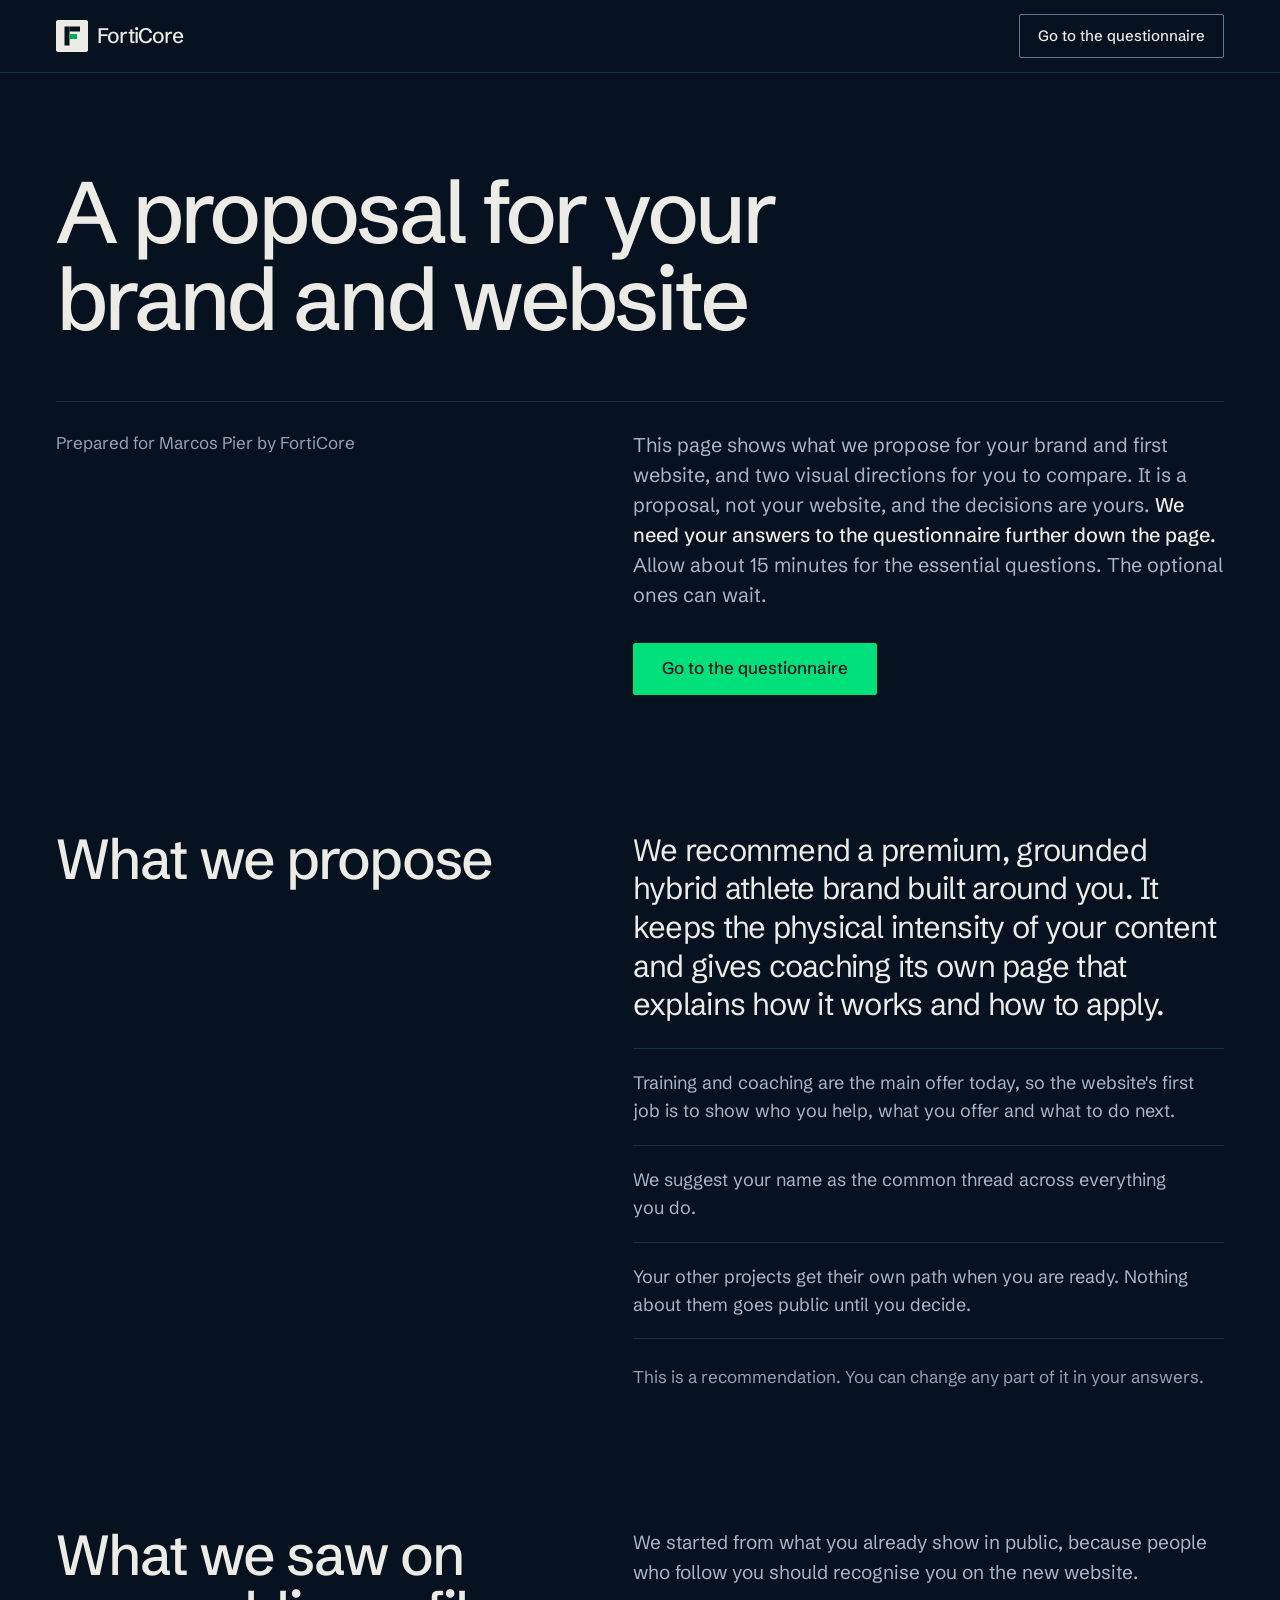
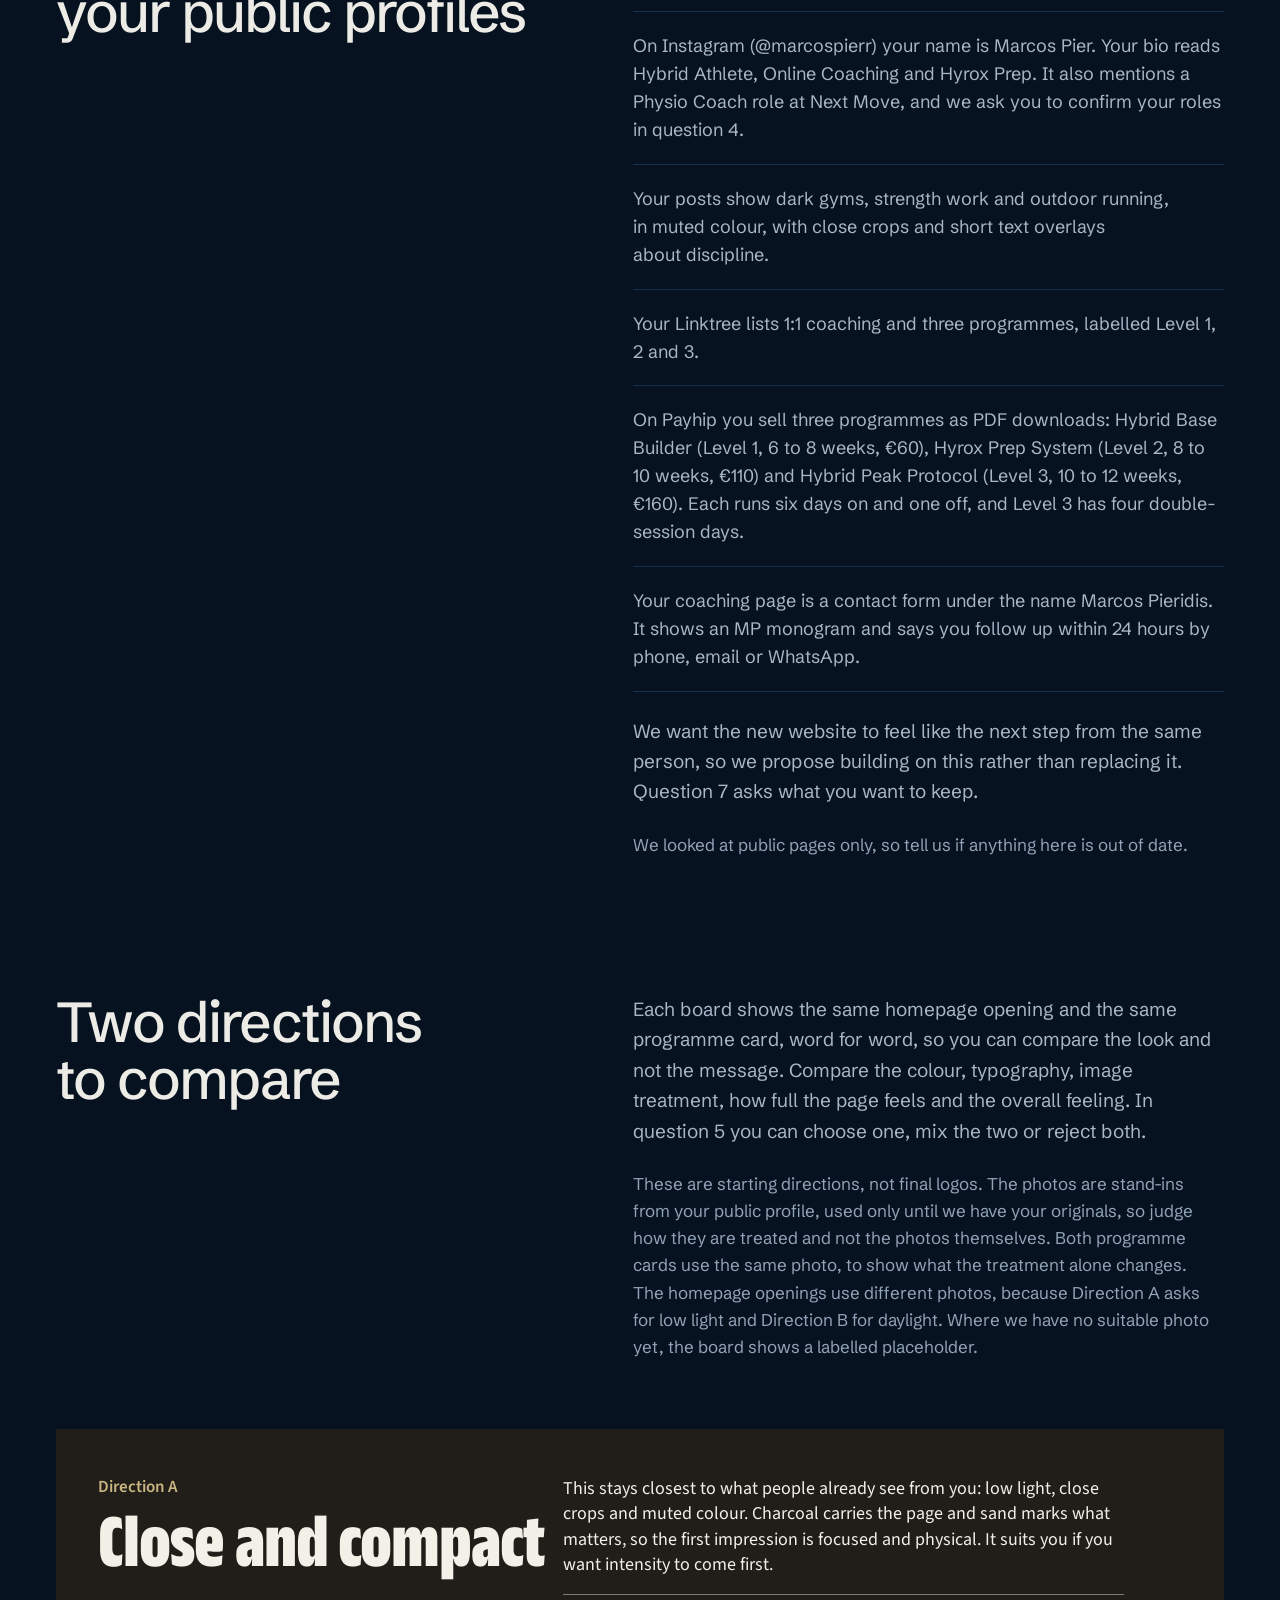
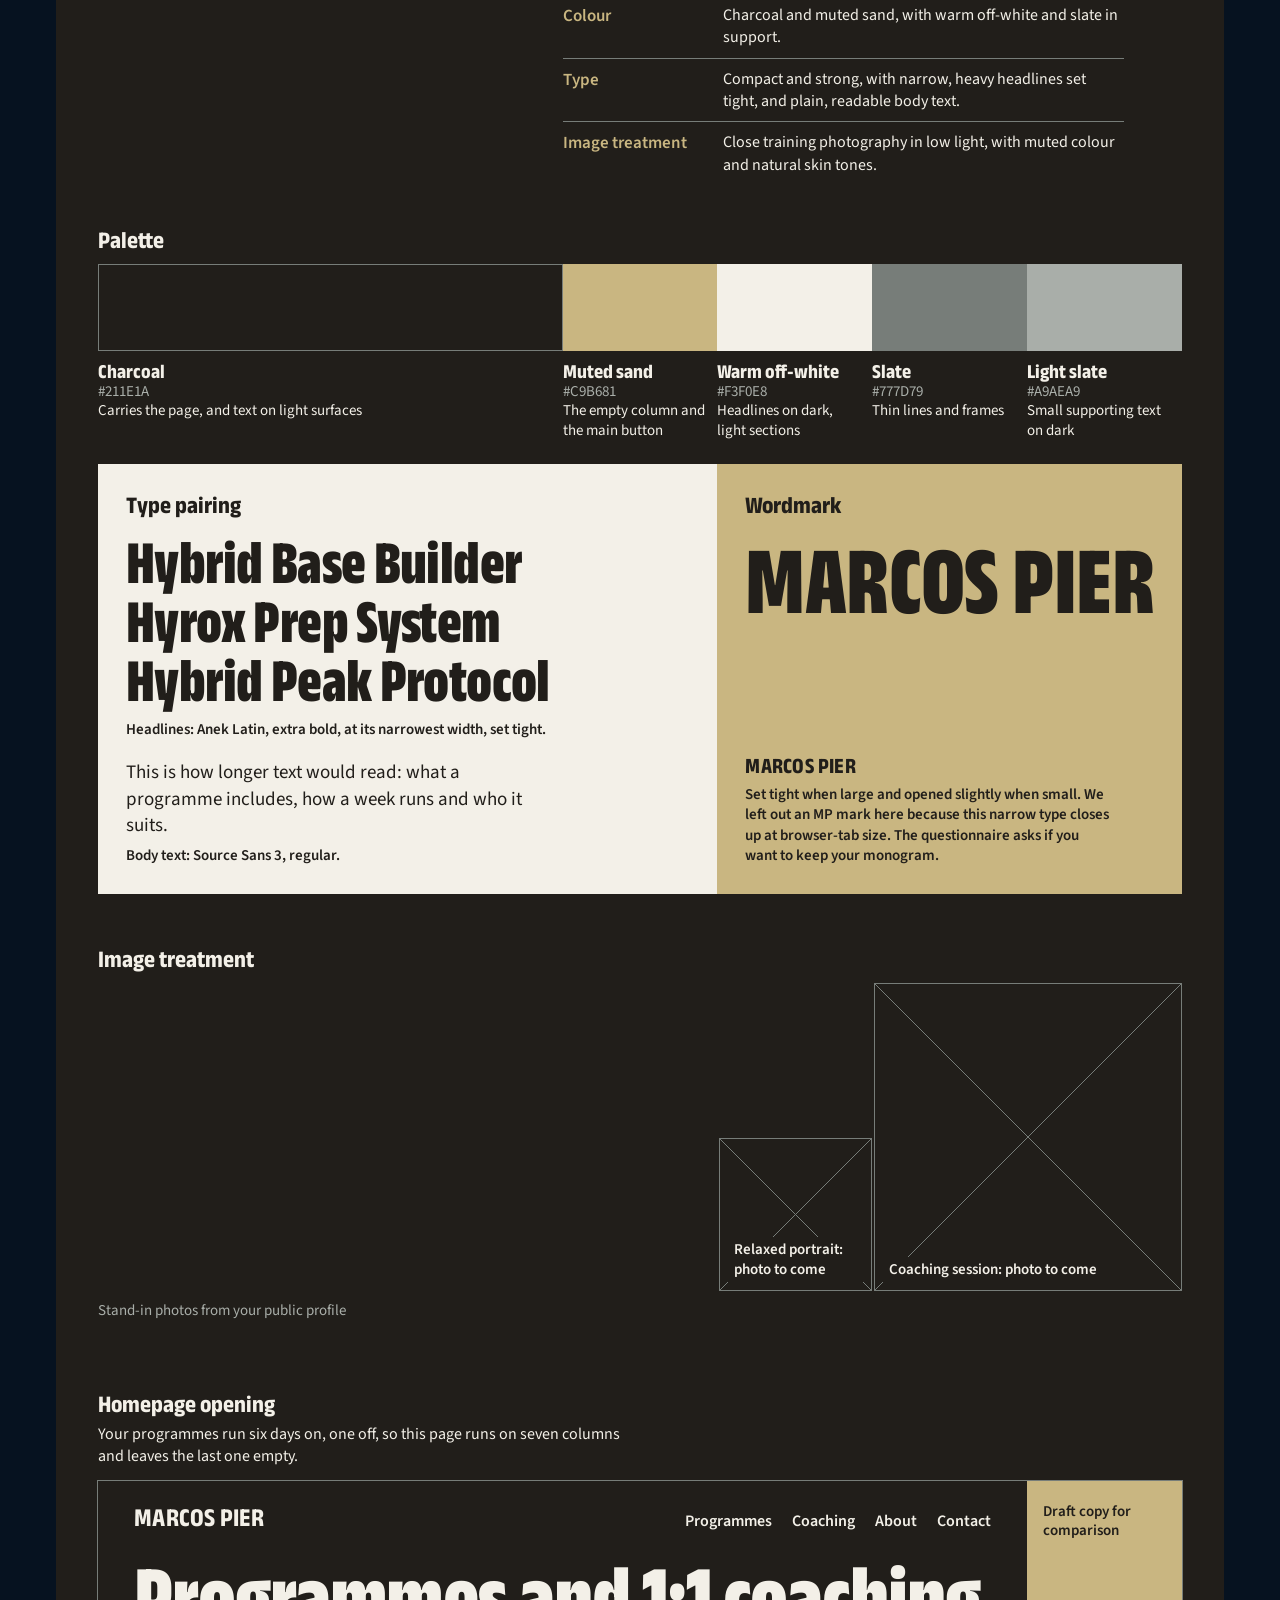
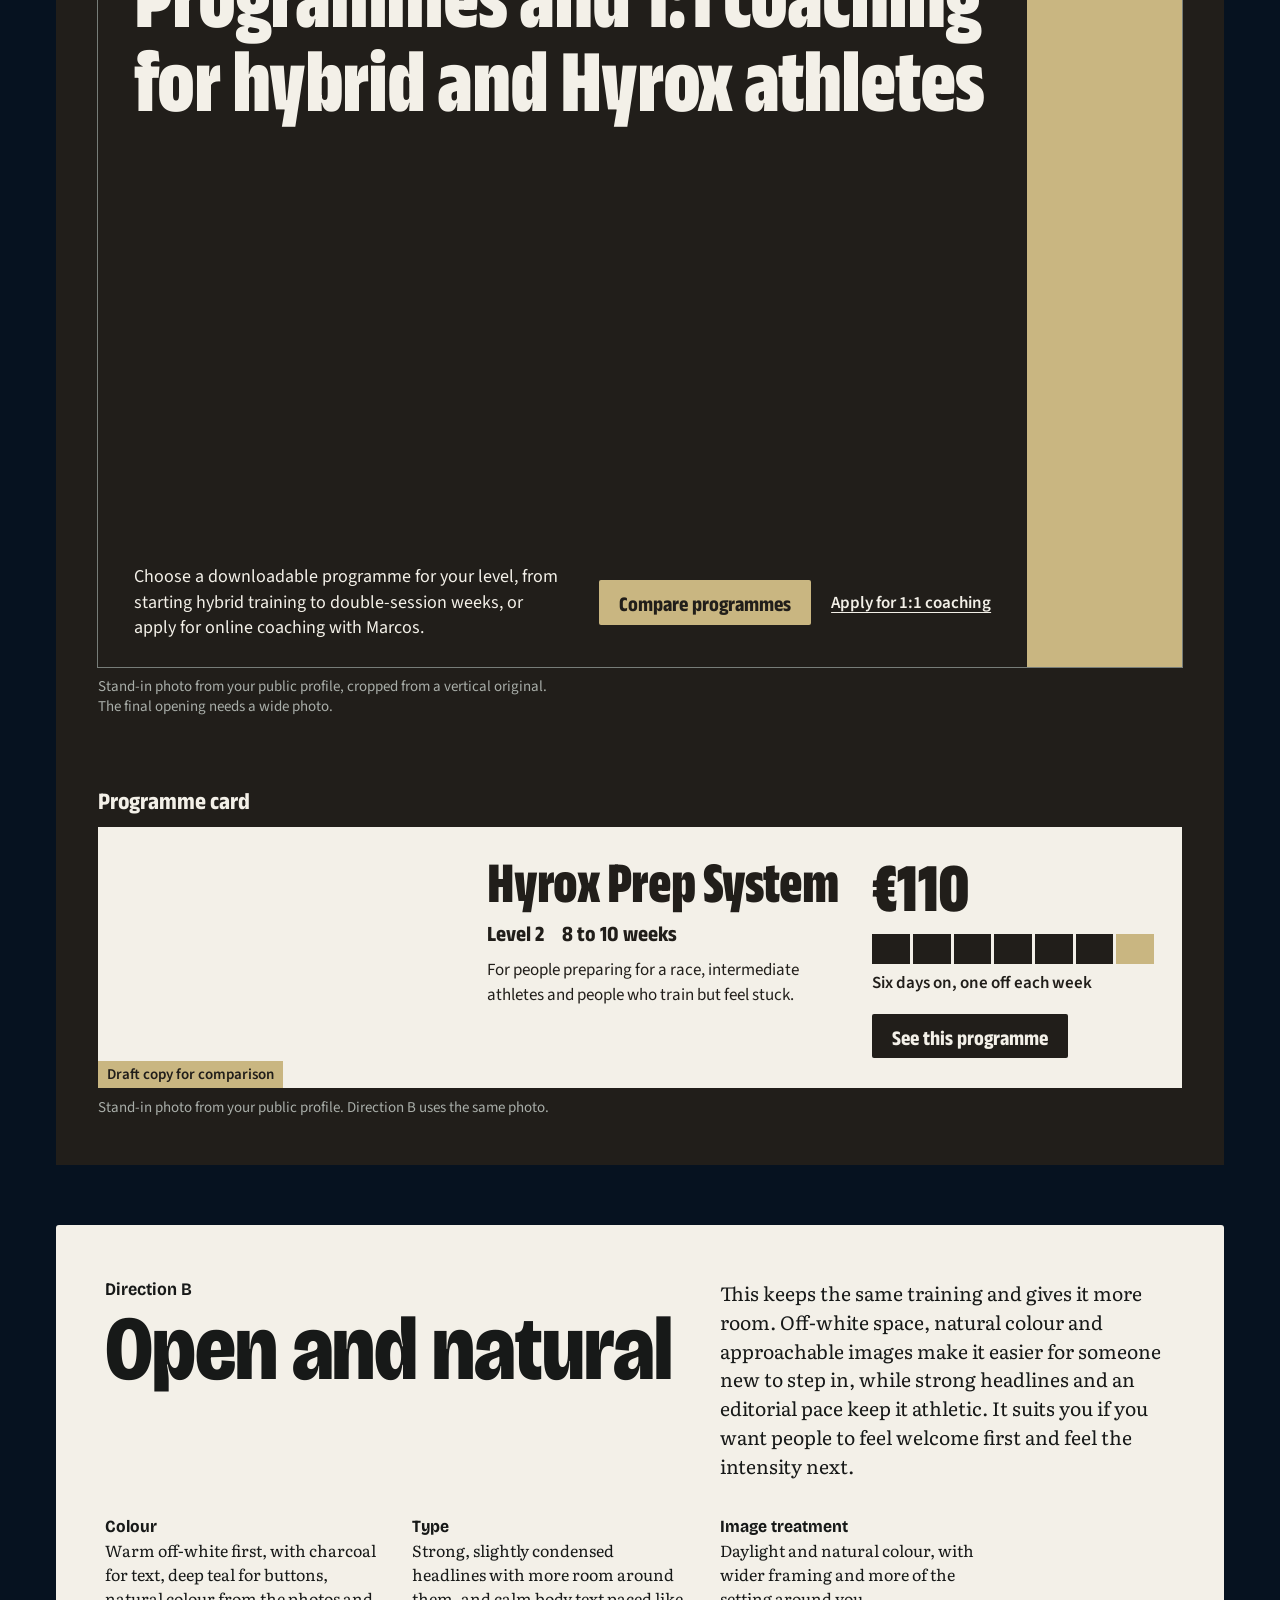
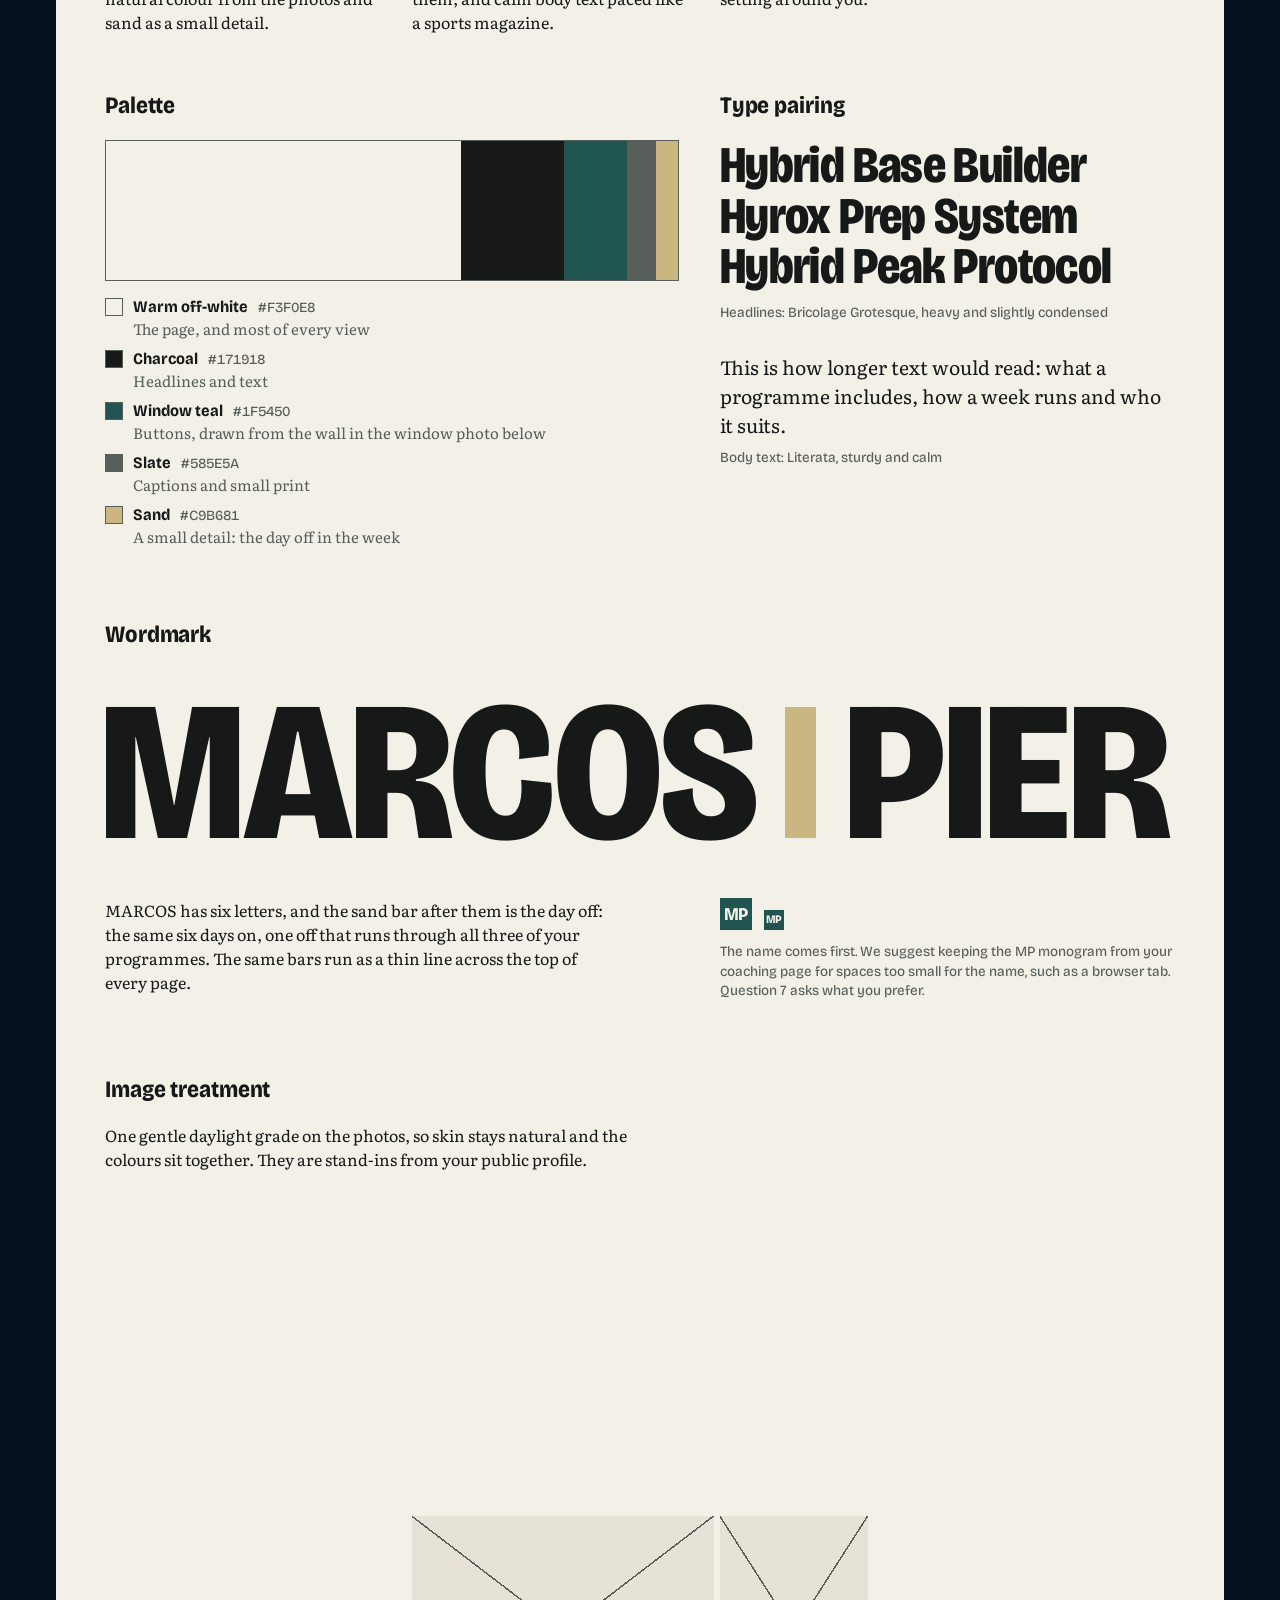
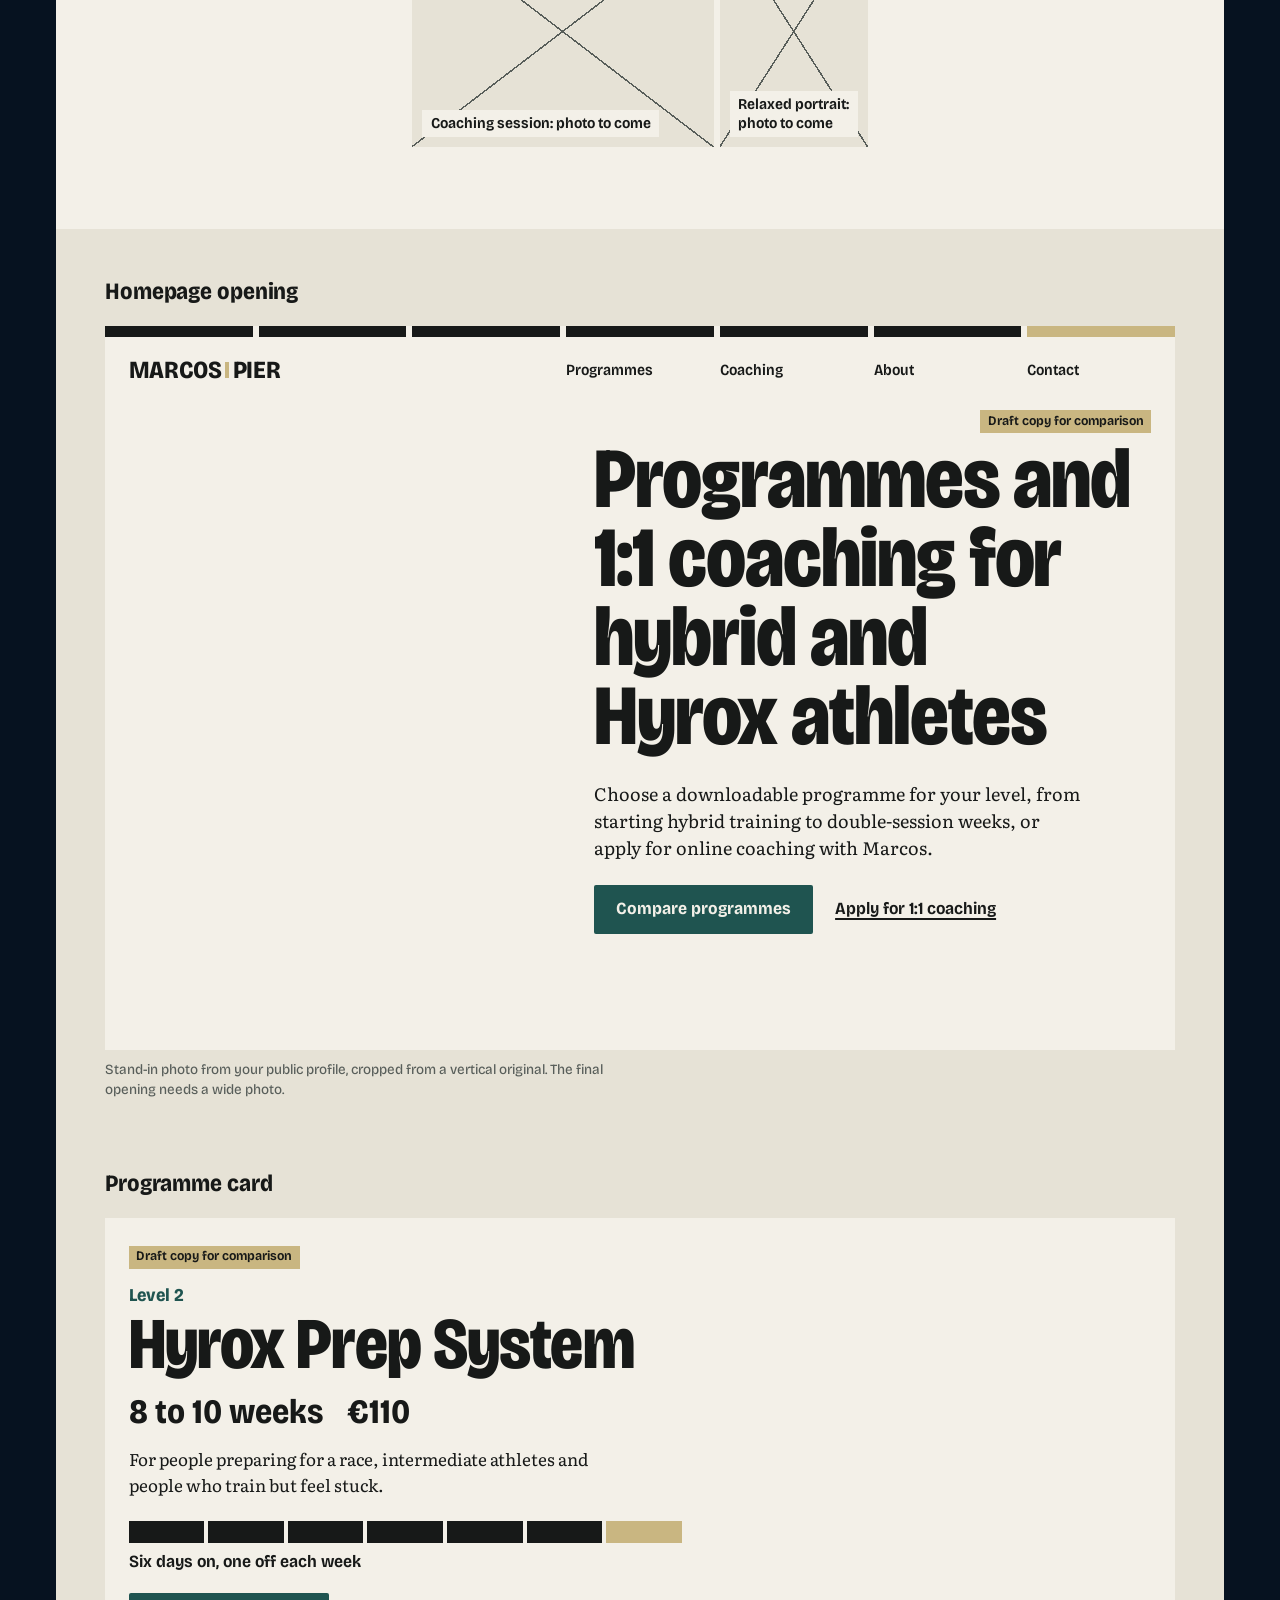
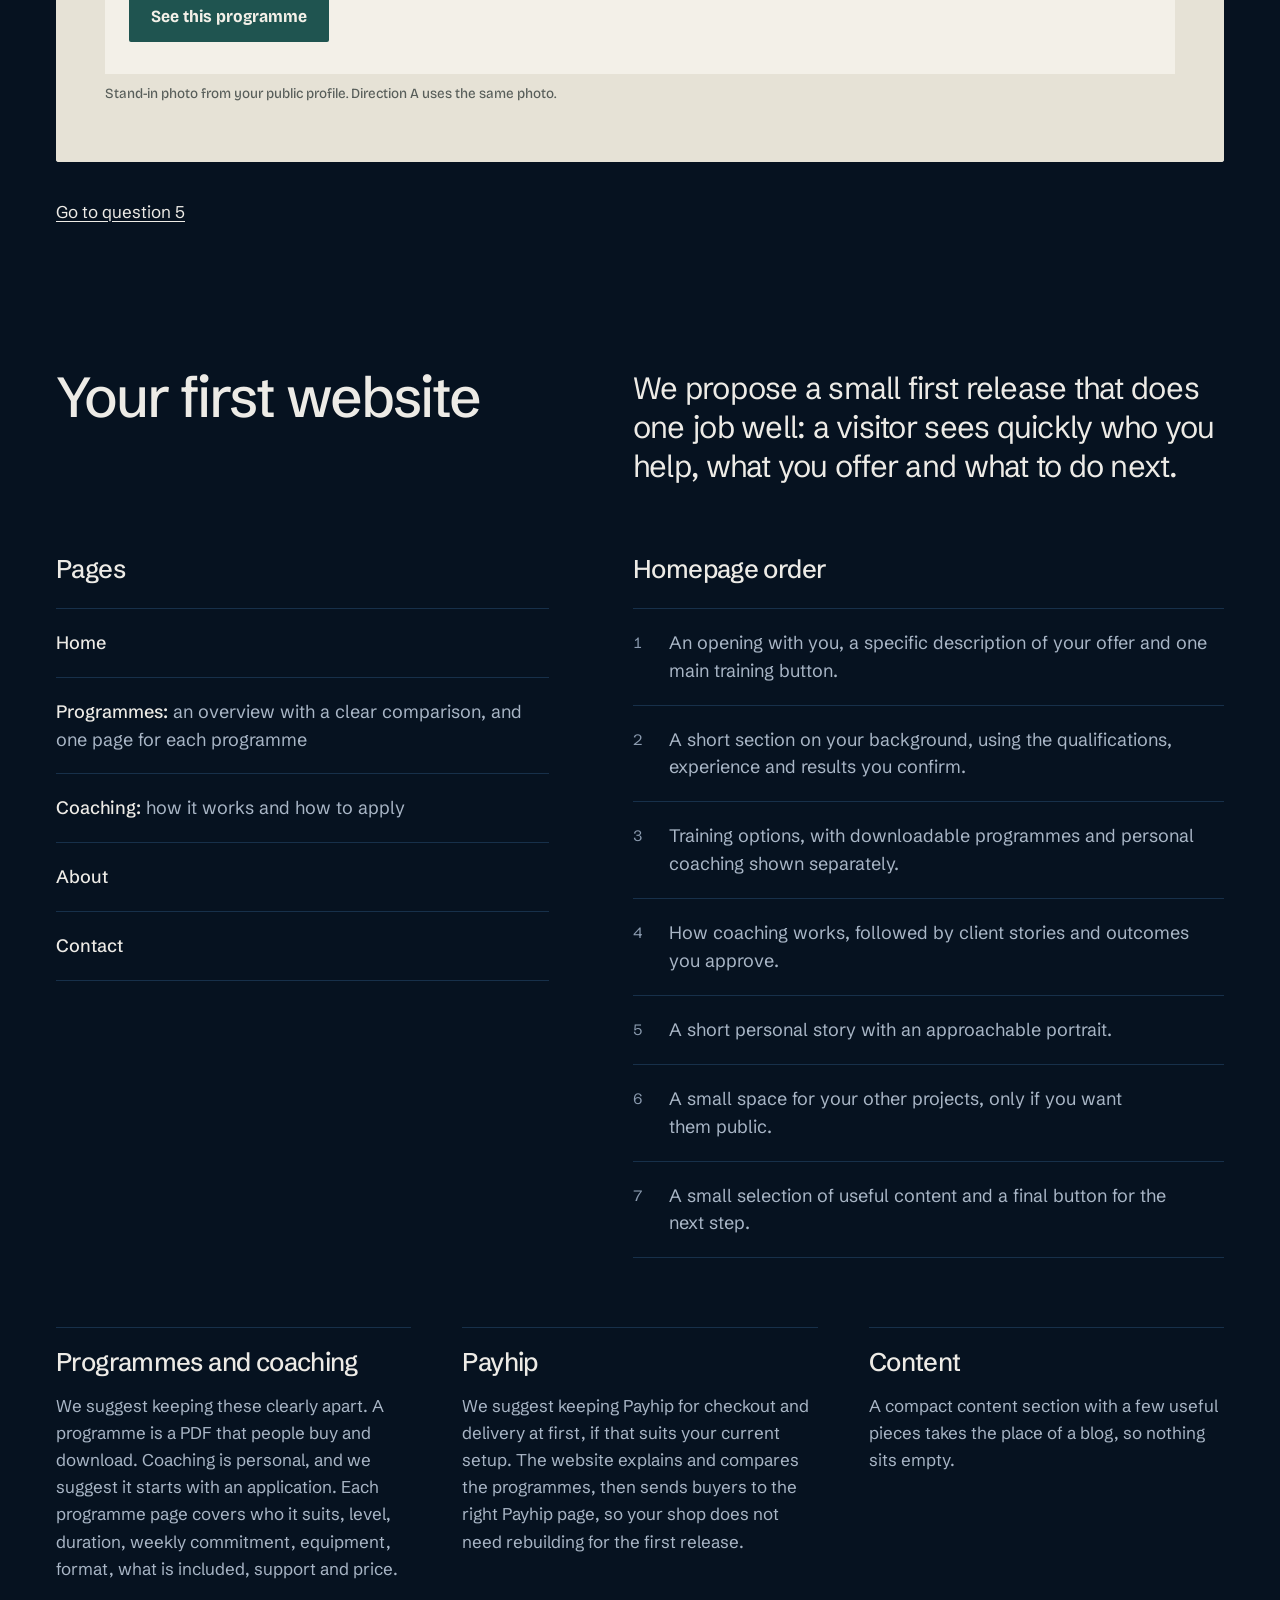
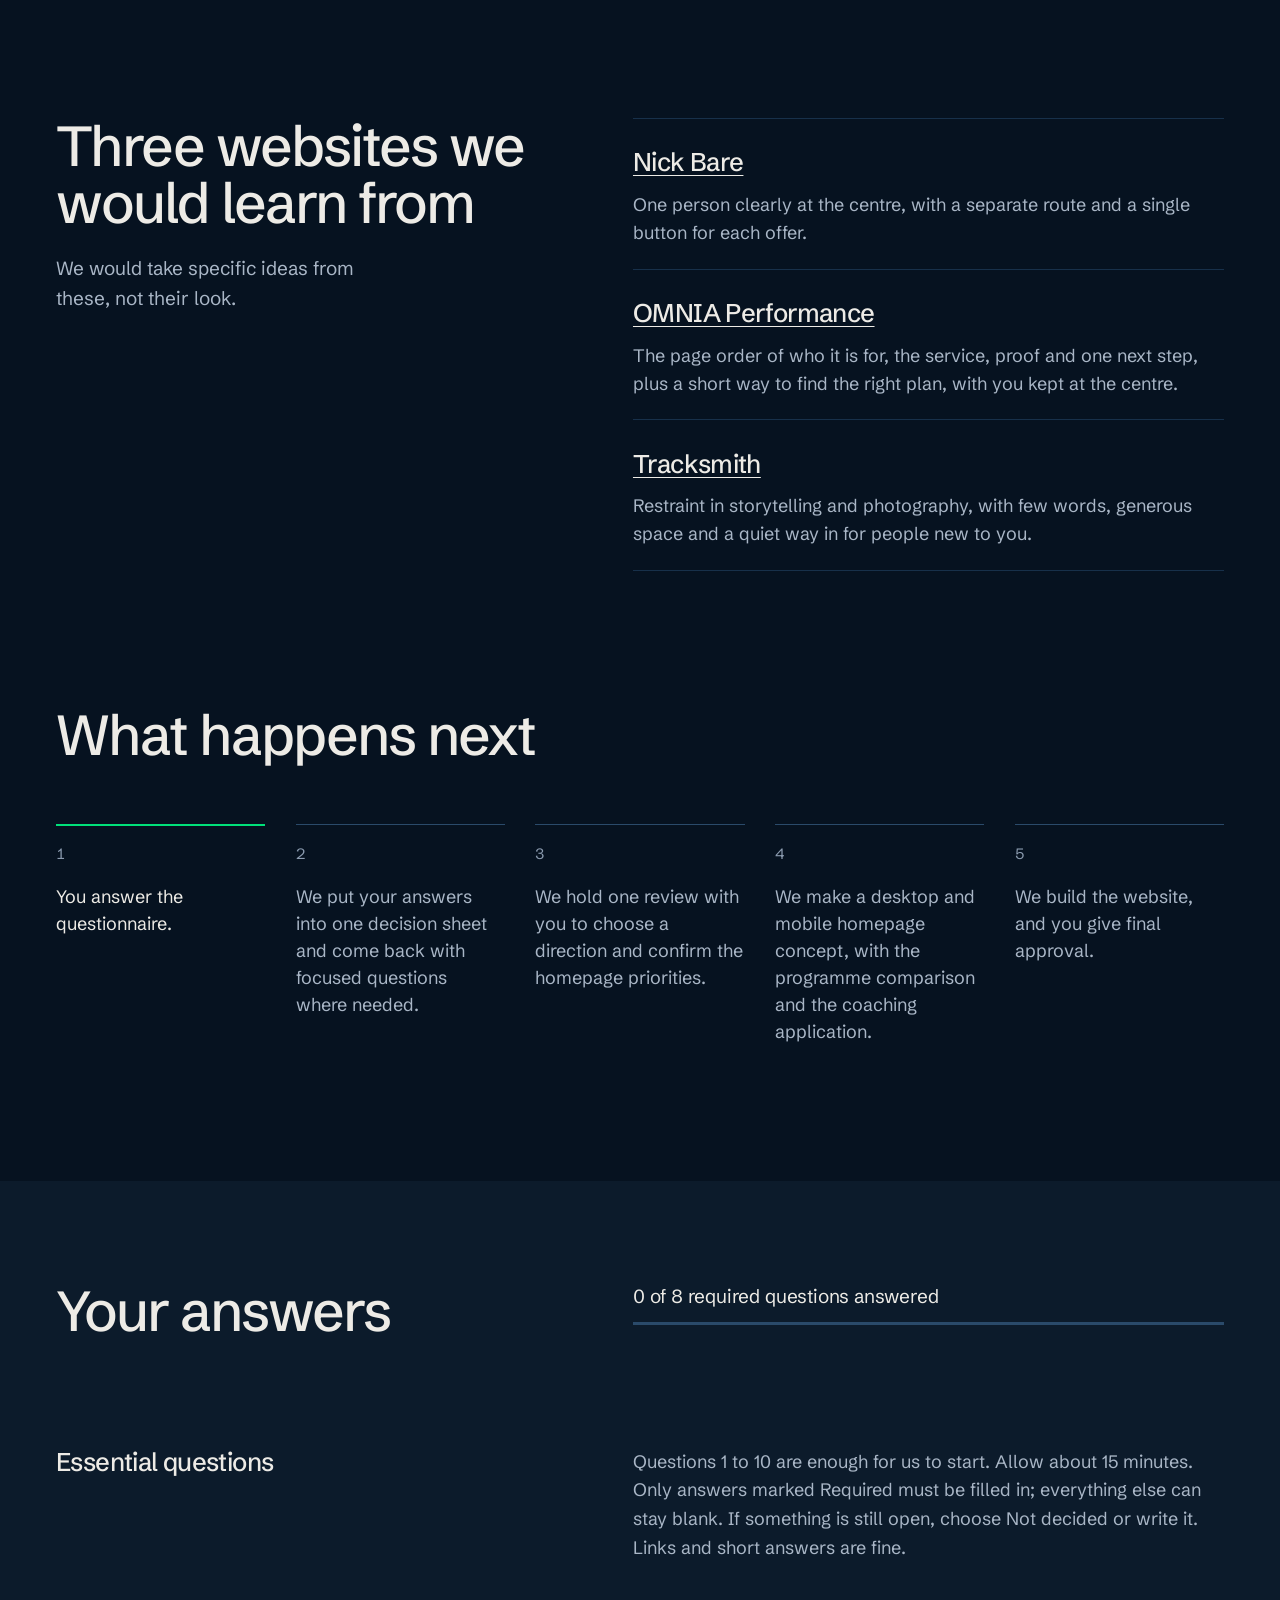
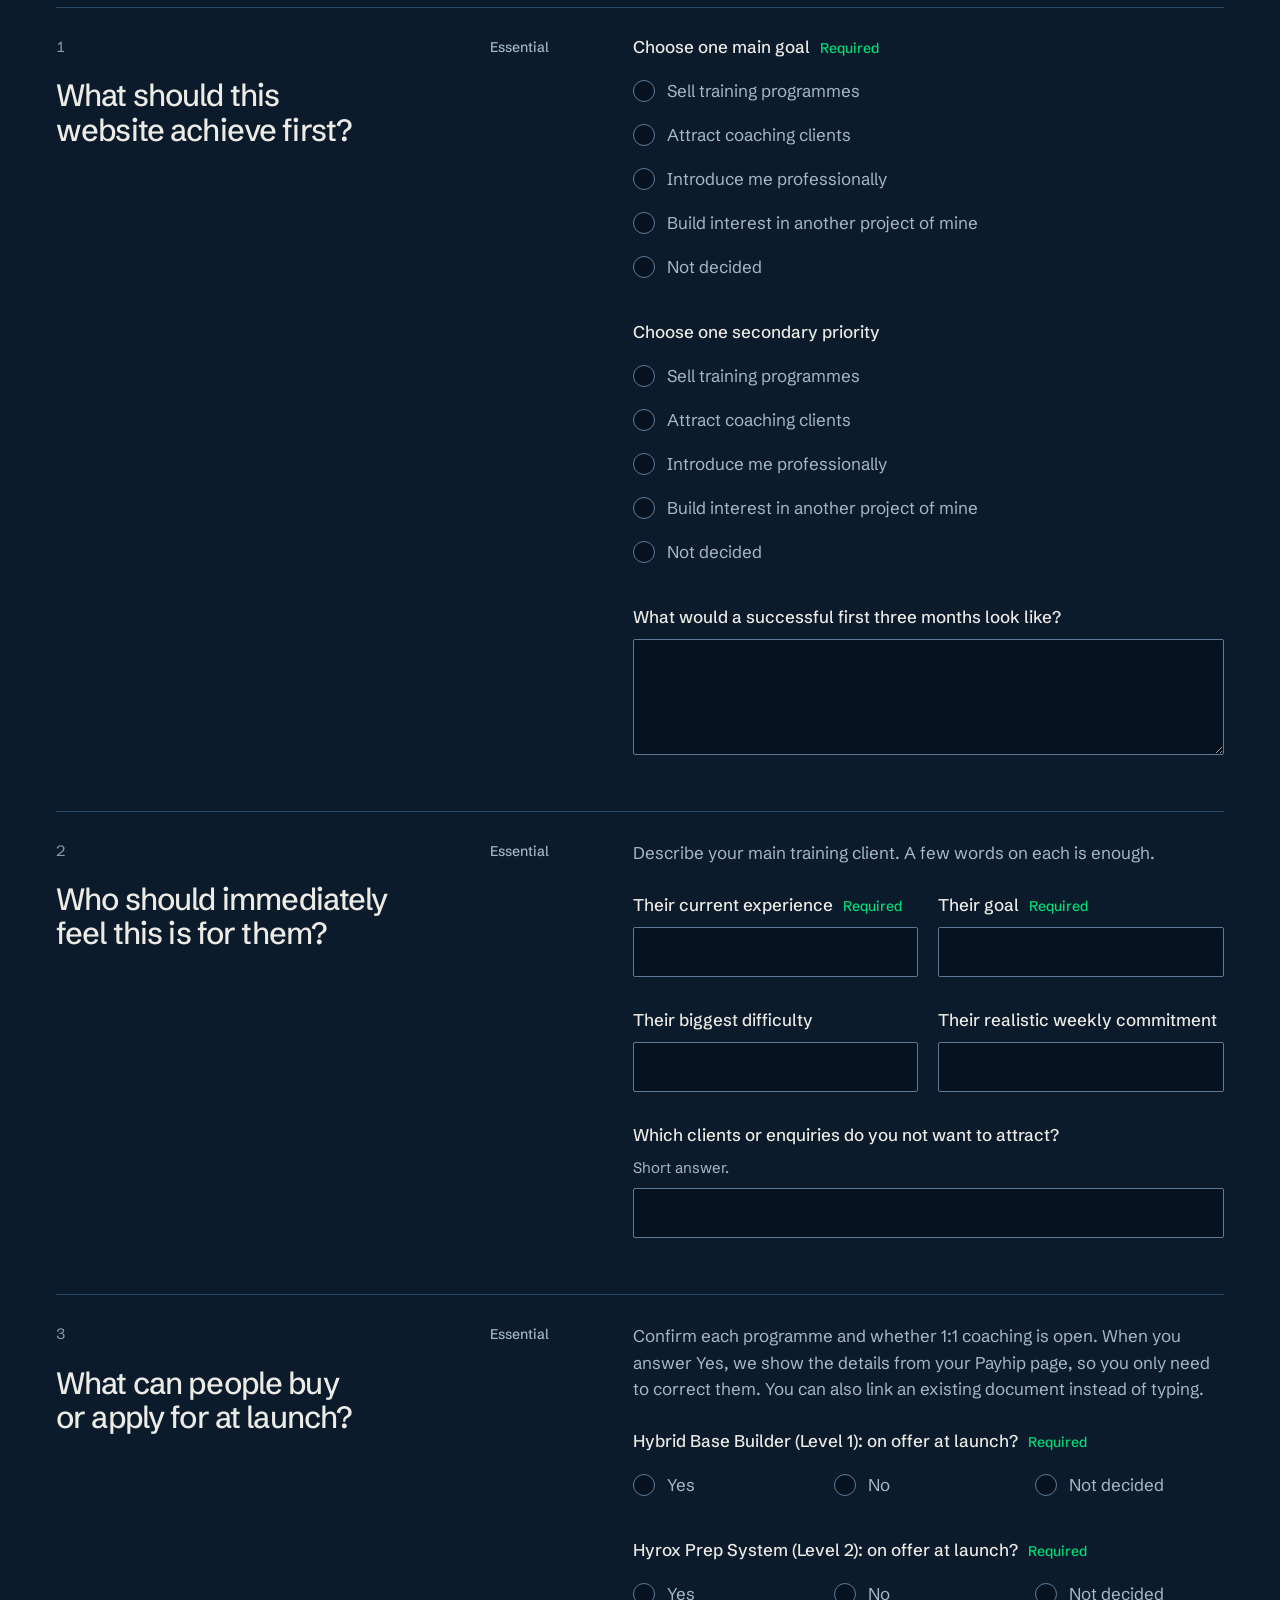
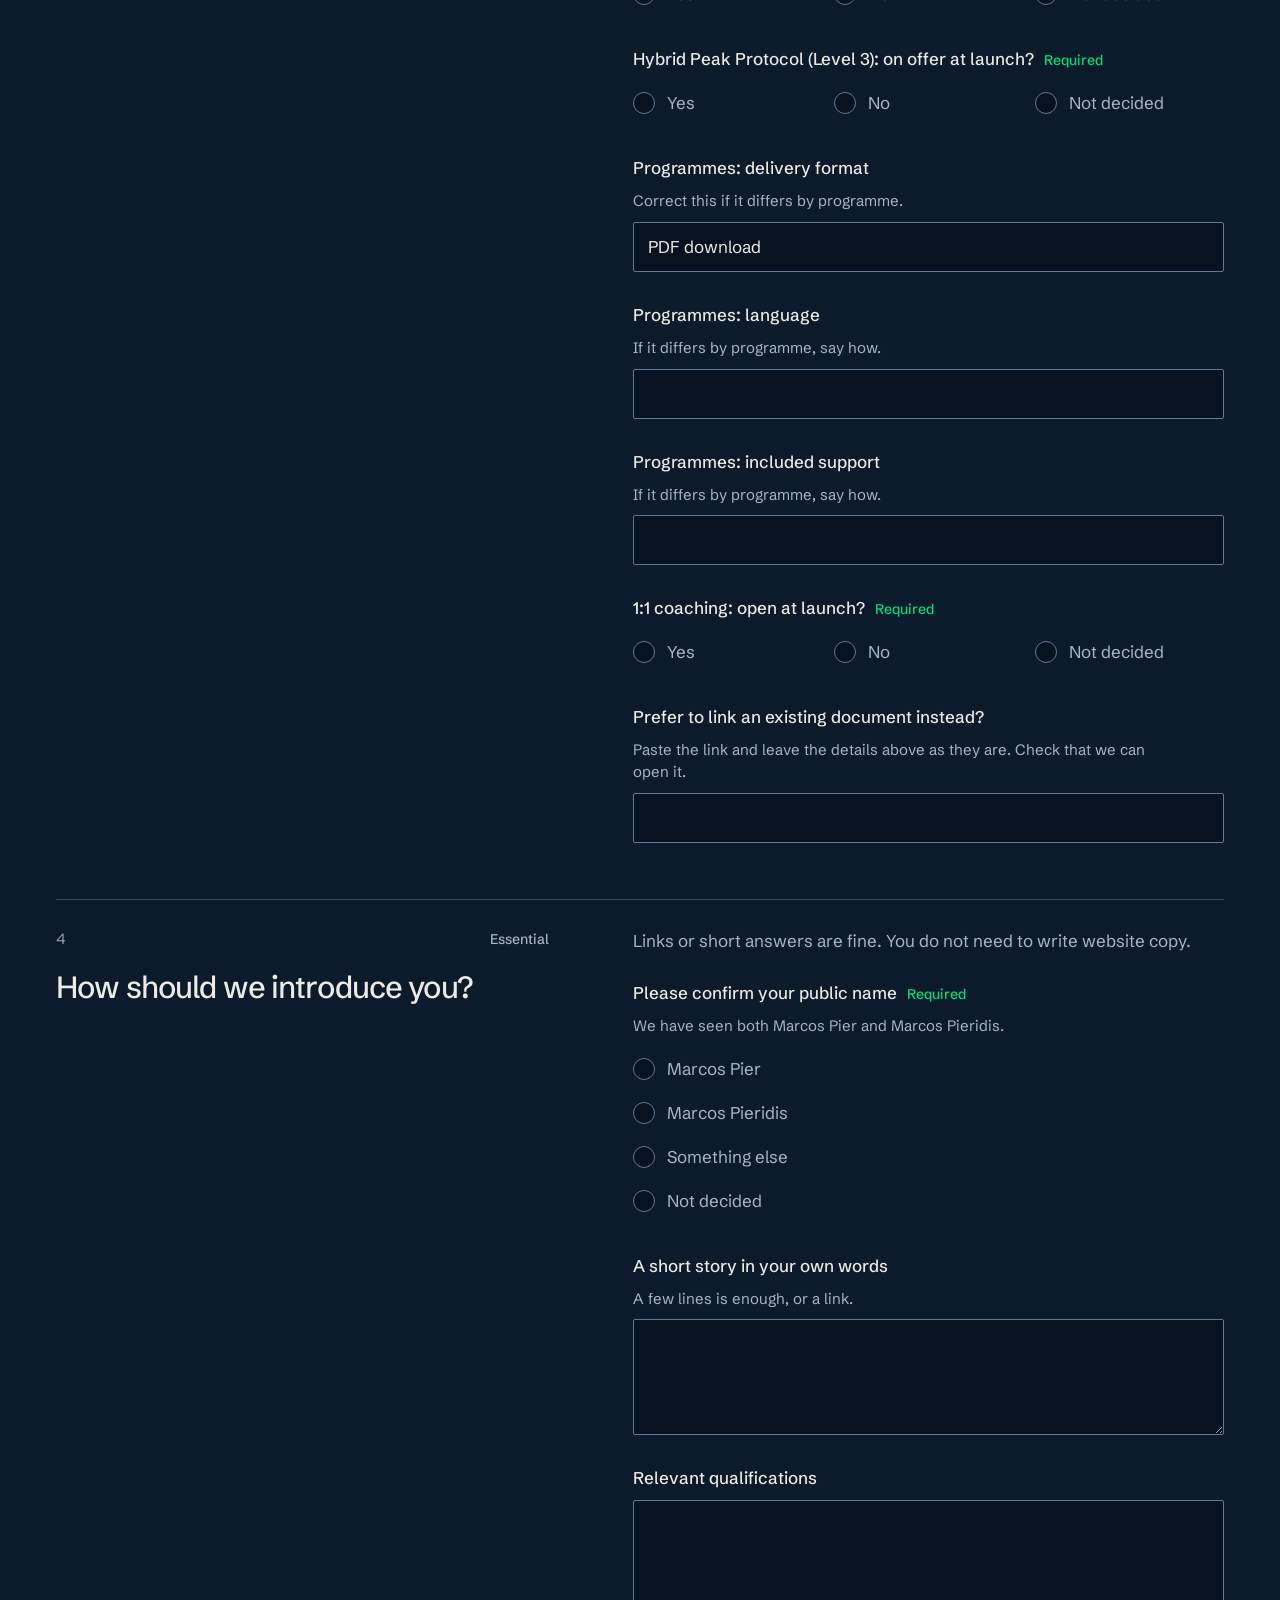
==== commit 1943fcf9: "Apply final review fixes Direction A's programme card uses a close crop of the shared photo, with no" ====
--- a/docs/index.html
+++ b/docs/index.html
@@ -53,7 +53,7 @@
         <p class="fc-statement">We recommend a premium, grounded hybrid athlete brand built around you. It keeps the physical intensity of your content and gives coaching its own page that explains how it works and how to apply.</p>
         <ul class="fc-rows fc-rows--measure" role="list">
           <li>Training and coaching are the main offer today, so the website's first job is to show who you help, what you offer and what to do next.</li>
-          <li>Your name connects everything you do.</li>
+          <li>We suggest your name as the common thread across everything you do.</li>
           <li>Your other projects get their own path when you are ready. Nothing about them goes public until you decide.</li>
         </ul>
         <p class="fc-text fc-text--quiet">This is a recommendation. You can change any part of it in your answers.</p>
@@ -73,7 +73,7 @@
           <li>On Payhip you sell three programmes as PDF downloads: Hybrid Base Builder (Level 1, 6 to 8 weeks, €60), Hyrox Prep System (Level 2, 8 to 10 weeks, €110) and Hybrid Peak Protocol (Level 3, 10 to 12 weeks, €160). Each runs six days on and one off, and Level 3 has four double-session days.</li>
           <li>Your coaching page is a contact form under the name Marcos Pieridis. It shows an MP monogram and says you follow up within 24 hours by phone, email or WhatsApp.</li>
         </ul>
-        <p class="fc-text">This is what people already know you for, and it is a good place to start. We want the new website to feel like the next step from the same person, so we are building on all of this rather than replacing it.</p>
+        <p class="fc-text">We want the new website to feel like the next step from the same person, so we propose building on this rather than replacing it. Question 7 asks what you want to keep.</p>
         <p class="fc-text fc-text--quiet">We looked at public pages only, so tell us if anything here is out of date.</p>
       </div>
     </div>
@@ -104,7 +104,7 @@
         </div>
         <div>
           <dt>Type</dt>
-          <dd>Compact and strong, with slightly condensed headlines set tight and plain, readable body text.</dd>
+          <dd>Compact and strong, with narrow, heavy headlines set tight, and plain, readable body text.</dd>
         </div>
         <div>
           <dt>Image treatment</dt>
@@ -162,7 +162,7 @@
       <h4 class="dir-a__h4">Wordmark</h4>
       <p class="dir-a__wordmark">MARCOS PIER</p>
       <p class="dir-a__wordmark-small">MARCOS PIER</p>
-      <p class="dir-a__font-note">Set tight when large and opened slightly when small. We left out an MP mark because its letters close up at browser-tab size. The questionnaire asks if you want to keep your monogram.</p>
+      <p class="dir-a__font-note">Set tight when large and opened slightly when small. We left out an MP mark here because this narrow type closes up at browser-tab size. The questionnaire asks if you want to keep your monogram.</p>
     </div>
   </div>
 
@@ -176,7 +176,7 @@
         <img src="img/a/hand.jpg" width="420" height="420" loading="lazy" alt="Close crop of a black cap, a shoulder and a tattooed forearm, with one hand pressed into a dark floor beside a white lane line.">
       </div>
       <div class="dir-a__tile dir-a__tile--curl">
-        <img src="img/a/curl.jpg" width="376" height="376" loading="lazy" alt="Marcos in profile, lifting a dumbbell towards his chin in low light.">
+        <img src="img/a/curl.jpg" width="376" height="376" loading="lazy" alt="Marcos in profile, lifting a dumbbell towards the chin in low light.">
       </div>
       <div class="dir-a__hold dir-a__hold--portrait">
         <p>Relaxed portrait: photo to come</p>
@@ -197,7 +197,7 @@
       </div>
       <div class="dir-a__work">
         <div class="dir-a__frame">
-          <img src="img/a/hero-carry.jpg" width="1215" height="1250" loading="lazy" alt="Marcos from the side in a black cap, a sandbag across his shoulders and one fist on the strap, in warm low light.">
+          <img src="img/a/hero-carry.jpg" width="1215" height="1250" loading="lazy" alt="Marcos from the side in a black cap, a sandbag across the shoulders and one fist on the strap, in warm low light.">
         </div>
         <div class="dir-a__bar">
           <span class="dir-a__wm">MARCOS PIER</span>
@@ -227,7 +227,7 @@
       <p class="dir-a__draft dir-a__draft--tag">Draft copy for comparison</p>
       <div class="dir-a__card-work">
         <div class="dir-a__card-photo">
-          <img src="img/a/runner.jpg" width="660" height="528" loading="lazy" alt="Close view of Marcos running in low light, from his cap to his hips, with a dark fence behind him.">
+          <img src="img/a/runner.jpg" width="660" height="528" loading="lazy" alt="Close view of Marcos mid-stride on a running track in low light, from the waist to the shoes.">
         </div>
         <div class="dir-a__card-main">
           <p class="dir-a__prog">Hyrox Prep System</p>
@@ -304,7 +304,7 @@
     <section class="dir-b__mark">
       <h4 class="dir-b__h4">Wordmark</h4>
       <p class="dir-b__wm dir-b__wm--big">MARCOS<span class="dir-b__wm-rest"> </span>PIER</p>
-      <p class="dir-b__lead dir-b__mark-note">MARCOS has six letters, and the sand bar after them is the day off: the same six days on, one off that runs through all three of your programmes. The same bars become the rule across every page.</p>
+      <p class="dir-b__lead dir-b__mark-note">MARCOS has six letters, and the sand bar after them is the day off: the same six days on, one off that runs through all three of your programmes. The same bars run as a thin line across the top of every page.</p>
       <div class="dir-b__mark-small">
         <p class="dir-b__mp-row" aria-hidden="true">
           <span class="dir-b__mp dir-b__mp--32">MP</span>
@@ -322,7 +322,7 @@
           <img src="img/b/forest-wide.jpg" width="1500" height="615" loading="lazy" alt="Marcos from behind, head and shoulders in a white running top, facing blurred green trees.">
         </figure>
         <figure class="dir-b__ph dir-b__ph--pull">
-          <img src="img/b/pull-up.jpg" width="370" height="612" loading="lazy" alt="Marcos from behind, pulling up on a bar under a dark ceiling, with tall bright windows beyond him.">
+          <img src="img/b/pull-up.jpg" width="720" height="980" loading="lazy" alt="Marcos from behind, doing a pull-up with a weight plate on a belt, in a bright room with tall windows.">
         </figure>
         <figure class="dir-b__ph dir-b__ph--chain">
           <img src="img/b/chain-detail.jpg" width="760" height="460" loading="lazy" alt="Close view of a hand holding a chain, the other hand resting on a weight plate, in sun from a window.">
@@ -360,7 +360,7 @@
             <span>Hyrox athletes</span>
           </p>
           <div class="dir-b__hero-photo">
-            <img src="img/b/window-light.jpg" width="1100" height="1722" loading="lazy" alt="Marcos in a white training top, looking down as he handles a weight plate on a chain beside a tall window, with daylight across his arm.">
+            <img src="img/b/window-light.jpg" width="1100" height="1722" loading="lazy" alt="Marcos in a white training top, looking down while handling a weight plate on a chain beside a tall window, with daylight across one arm.">
           </div>
           <p class="dir-b__subhead">Choose a downloadable programme for your level, from starting hybrid training to double-session weeks, or apply for online coaching with Marcos.</p>
           <span class="dir-b__actions">
@@ -377,7 +377,7 @@
       <div class="dir-b__card" role="group" aria-label="Concept preview of a programme card in Direction B. A picture of a design, not a working page.">
         <div class="dir-b__card-grid">
           <div class="dir-b__card-photo">
-            <img src="img/b/track-run.jpg" width="720" height="762" loading="lazy" alt="Marcos running on a red track in sunlight, seen from the side, with a fence, trees and a wide sky behind him.">
+            <img src="img/b/track-run.jpg" width="720" height="762" loading="lazy" alt="Marcos running on a red track in sunlight, seen from the side, with a fence, trees and a wide sky in the background.">
           </div>
           <div class="dir-b__card-body">
             <span class="dir-b__draft">Draft copy for comparison</span>
@@ -513,6 +513,7 @@
         data-msg-sent-earlier="You changed an answer after sending. Send my answers again to include the change. We will use your latest answers."
         data-msg-sent="We have your answers. Thank you. We will put them into one decision sheet and come back to you in our shared Slack channel with focused questions where needed."
         data-msg-send-failed="Your answers were not sent. They are still on this page. Try Send my answers again, or use Copy my answers or Download my answers and share them in our shared Slack channel."
+        data-msg-header-last-step="Go to the last step"
         data-msg-blank="Not answered"
         data-msg-prefill-note="(prefilled from your public page, not changed)"
         data-msg-download-heading="Answers to the FortiCore brand and website questionnaire"
@@ -1039,43 +1040,45 @@
                     <input class="fc-input" id="q9_project1_date" name="q9_project1_date" type="text" aria-describedby="q9_project1_date--help">
                   </div>
                 </div>
-                <div class="fc-field" data-field="q9_project2_label" data-kind="text">
-                  <label class="fc-label" for="q9_project2_label"><span class="fc-label__text">Project 2: short label of your choosing</span></label>
-                  <p class="fc-help" id="q9_project2_label--help">Leave this blank if there is only one.</p>
-                  <input class="fc-input" id="q9_project2_label" name="q9_project2_label" type="text" aria-describedby="q9_project2_label--help">
-                </div>
-                <fieldset class="fc-field fc-group" role="radiogroup" aria-labelledby="q9_project2_visibility--legend" data-field="q9_project2_visibility" data-kind="radio">
-                  <legend class="fc-label" id="q9_project2_visibility--legend"><span class="fc-label__text">Project 2: what can we say now?</span></legend>
-                  <div class="fc-options">
+                <div class="fc-dep" data-show-field="q9_project1_visibility" data-show-values="public_offer public_teaser private not_decided">
+                  <div class="fc-field" data-field="q9_project2_label" data-kind="text">
+                    <label class="fc-label" for="q9_project2_label"><span class="fc-label__text">Project 2: short label of your choosing</span></label>
+                    <p class="fc-help" id="q9_project2_label--help">Leave this blank if there is only one.</p>
+                    <input class="fc-input" id="q9_project2_label" name="q9_project2_label" type="text" aria-describedby="q9_project2_label--help">
+                  </div>
+                  <fieldset class="fc-field fc-group" role="radiogroup" aria-labelledby="q9_project2_visibility--legend" data-field="q9_project2_visibility" data-kind="radio">
+                    <legend class="fc-label" id="q9_project2_visibility--legend"><span class="fc-label__text">Project 2: what can we say now?</span></legend>
+                    <div class="fc-options">
     <label class="fc-option" for="q9_project2_visibility--public_offer"><input class="fc-tick" type="radio" id="q9_project2_visibility--public_offer" name="q9_project2_visibility" value="public_offer"> <span>Public offer</span></label>
     <label class="fc-option" for="q9_project2_visibility--public_teaser"><input class="fc-tick" type="radio" id="q9_project2_visibility--public_teaser" name="q9_project2_visibility" value="public_teaser"> <span>Public teaser</span></label>
     <label class="fc-option" for="q9_project2_visibility--private"><input class="fc-tick" type="radio" id="q9_project2_visibility--private" name="q9_project2_visibility" value="private"> <span>Private for now</span></label>
     <label class="fc-option" for="q9_project2_visibility--not_decided"><input class="fc-tick" type="radio" id="q9_project2_visibility--not_decided" name="q9_project2_visibility" value="not_decided"> <span>Not decided</span></label>
   </div>
-                </fieldset>
-                <div class="fc-dep" data-show-field="q9_project2_visibility" data-show-values="public_offer public_teaser">
-                  <div class="fc-field" data-field="q9_project2_name" data-kind="text">
-                    <label class="fc-label" for="q9_project2_name"><span class="fc-label__text">Project 2: approved name</span></label>
-                    <input class="fc-input" id="q9_project2_name" name="q9_project2_name" type="text">
-                  </div>
-                  <div class="fc-field" data-field="q9_project2_description" data-kind="textarea">
-                    <label class="fc-label" for="q9_project2_description"><span class="fc-label__text">Project 2: approved description</span></label>
-                    <textarea class="fc-input" id="q9_project2_description" name="q9_project2_description" rows="3"></textarea>
-                  </div>
-                  <div class="fc-field" data-field="q9_project2_team" data-kind="text">
-                    <label class="fc-label" for="q9_project2_team"><span class="fc-label__text">Project 2: team attribution</span></label>
-                    <p class="fc-help" id="q9_project2_team--help">Who should be named as being behind it.</p>
-                    <input class="fc-input" id="q9_project2_team" name="q9_project2_team" type="text" aria-describedby="q9_project2_team--help">
-                  </div>
-                  <div class="fc-field" data-field="q9_project2_next_action" data-kind="text">
-                    <label class="fc-label" for="q9_project2_next_action"><span class="fc-label__text">Project 2: next action</span></label>
-                    <p class="fc-help" id="q9_project2_next_action--help">What should a visitor do next?</p>
-                    <input class="fc-input" id="q9_project2_next_action" name="q9_project2_next_action" type="text" aria-describedby="q9_project2_next_action--help">
-                  </div>
-                  <div class="fc-field" data-field="q9_project2_date" data-kind="text">
-                    <label class="fc-label" for="q9_project2_date"><span class="fc-label__text">Project 2: intended date</span></label>
-                    <p class="fc-help" id="q9_project2_date--help">Only if it is confirmed.</p>
-                    <input class="fc-input" id="q9_project2_date" name="q9_project2_date" type="text" aria-describedby="q9_project2_date--help">
+                  </fieldset>
+                  <div class="fc-dep" data-show-field="q9_project2_visibility" data-show-values="public_offer public_teaser">
+                    <div class="fc-field" data-field="q9_project2_name" data-kind="text">
+                      <label class="fc-label" for="q9_project2_name"><span class="fc-label__text">Project 2: approved name</span></label>
+                      <input class="fc-input" id="q9_project2_name" name="q9_project2_name" type="text">
+                    </div>
+                    <div class="fc-field" data-field="q9_project2_description" data-kind="textarea">
+                      <label class="fc-label" for="q9_project2_description"><span class="fc-label__text">Project 2: approved description</span></label>
+                      <textarea class="fc-input" id="q9_project2_description" name="q9_project2_description" rows="3"></textarea>
+                    </div>
+                    <div class="fc-field" data-field="q9_project2_team" data-kind="text">
+                      <label class="fc-label" for="q9_project2_team"><span class="fc-label__text">Project 2: team attribution</span></label>
+                      <p class="fc-help" id="q9_project2_team--help">Who should be named as being behind it.</p>
+                      <input class="fc-input" id="q9_project2_team" name="q9_project2_team" type="text" aria-describedby="q9_project2_team--help">
+                    </div>
+                    <div class="fc-field" data-field="q9_project2_next_action" data-kind="text">
+                      <label class="fc-label" for="q9_project2_next_action"><span class="fc-label__text">Project 2: next action</span></label>
+                      <p class="fc-help" id="q9_project2_next_action--help">What should a visitor do next?</p>
+                      <input class="fc-input" id="q9_project2_next_action" name="q9_project2_next_action" type="text" aria-describedby="q9_project2_next_action--help">
+                    </div>
+                    <div class="fc-field" data-field="q9_project2_date" data-kind="text">
+                      <label class="fc-label" for="q9_project2_date"><span class="fc-label__text">Project 2: intended date</span></label>
+                      <p class="fc-help" id="q9_project2_date--help">Only if it is confirmed.</p>
+                      <input class="fc-input" id="q9_project2_date" name="q9_project2_date" type="text" aria-describedby="q9_project2_date--help">
+                    </div>
                   </div>
                 </div>
               </div>
--- a/docs/css/site.css
+++ b/docs/css/site.css
@@ -464,7 +464,7 @@
 }
 
 .fc-rows--measure > li {
-  padding-right: max(0px, calc(100% - 58ch));
+  padding-right: max(0px, calc(100% - 56ch));
 }
 
 .fc-after-rows {
@@ -637,7 +637,7 @@
   color: var(--fc-muted);
 }
 
-/* The first step is the one in his hands. */
+/* The first step is the one in the visitor's hands. */
 .fc-step:first-child {
   border-top: 2px solid var(--fc-accent);
   padding-top: 17px;
@@ -1101,6 +1101,12 @@
   gap: 14px;
 }
 
+@media (max-width: 359px) {
+  .fc-cards {
+    grid-template-columns: minmax(0, 1fr);
+  }
+}
+
 .fc-card {
   display: flex;
   flex-direction: column;
@@ -1262,7 +1268,7 @@
 }
 
 .fc-footer p {
-  max-width: 76ch;
+  max-width: 56ch;
 }
 
 /* Still in the sentence, with a 44px target. */
--- a/docs/css/direction-a.css
+++ b/docs/css/direction-a.css
@@ -106,6 +106,7 @@
 }
 
 .dir-a .dir-a__caption {
+  max-width: 36em;
   font-size: 0.9375rem;
   line-height: 1.35;
   color: var(--a-stone);
@@ -779,7 +780,7 @@
   }
 
   .dir-a .dir-a__card-photo img {
-    object-position: 50% 12%;
+    object-position: 50% 60%;
   }
 
   .dir-a .dir-a__card-main {
@@ -798,6 +799,12 @@
 /* From 920: full seven-column mosaic */
 
 @container dir-a (min-width: 920px) {
+  /* The photo is narrow here, so the tag moves down onto the empty track. */
+  .dir-a .dir-a__draft--tag {
+    top: auto;
+    bottom: 0;
+  }
+
   .dir-a .dir-a__head {
     grid-template-columns: minmax(0, 3fr) minmax(0, 4fr);
     align-items: start;
--- a/docs/css/direction-b.css
+++ b/docs/css/direction-b.css
@@ -350,7 +350,7 @@
 .dir-b .dir-b__ph--pull img {
   position: absolute;
   inset: 0;
-  object-position: 50% 50%;
+  object-position: 82% 50%;
 }
 
 .dir-b .dir-b__ph--chain {
@@ -571,7 +571,7 @@
 
 /* Hero concept, middle widths: seven columns, draft label and headline as one block above the photo */
 
-@container mpb-page (min-width: 520px) {
+@container mpb-page (min-width: 600px) {
   .dir-b .dir-b__hero-grid {
     --b-col: calc((100cqi - 6 * var(--b-tick)) / 7);
     --b-photo: calc(3 * var(--b-col) + 2 * var(--b-tick));
@@ -797,7 +797,7 @@
   margin-top: 20px;
 }
 
-/* Programme card, wider: the runner faces left, so the photo sits right and he runs into the text */
+/* Programme card, wider: the runner faces left, so the photo sits right and the runner heads into the text */
 
 @container mpb-page (min-width: 560px) {
   .dir-b .dir-b__card-grid {
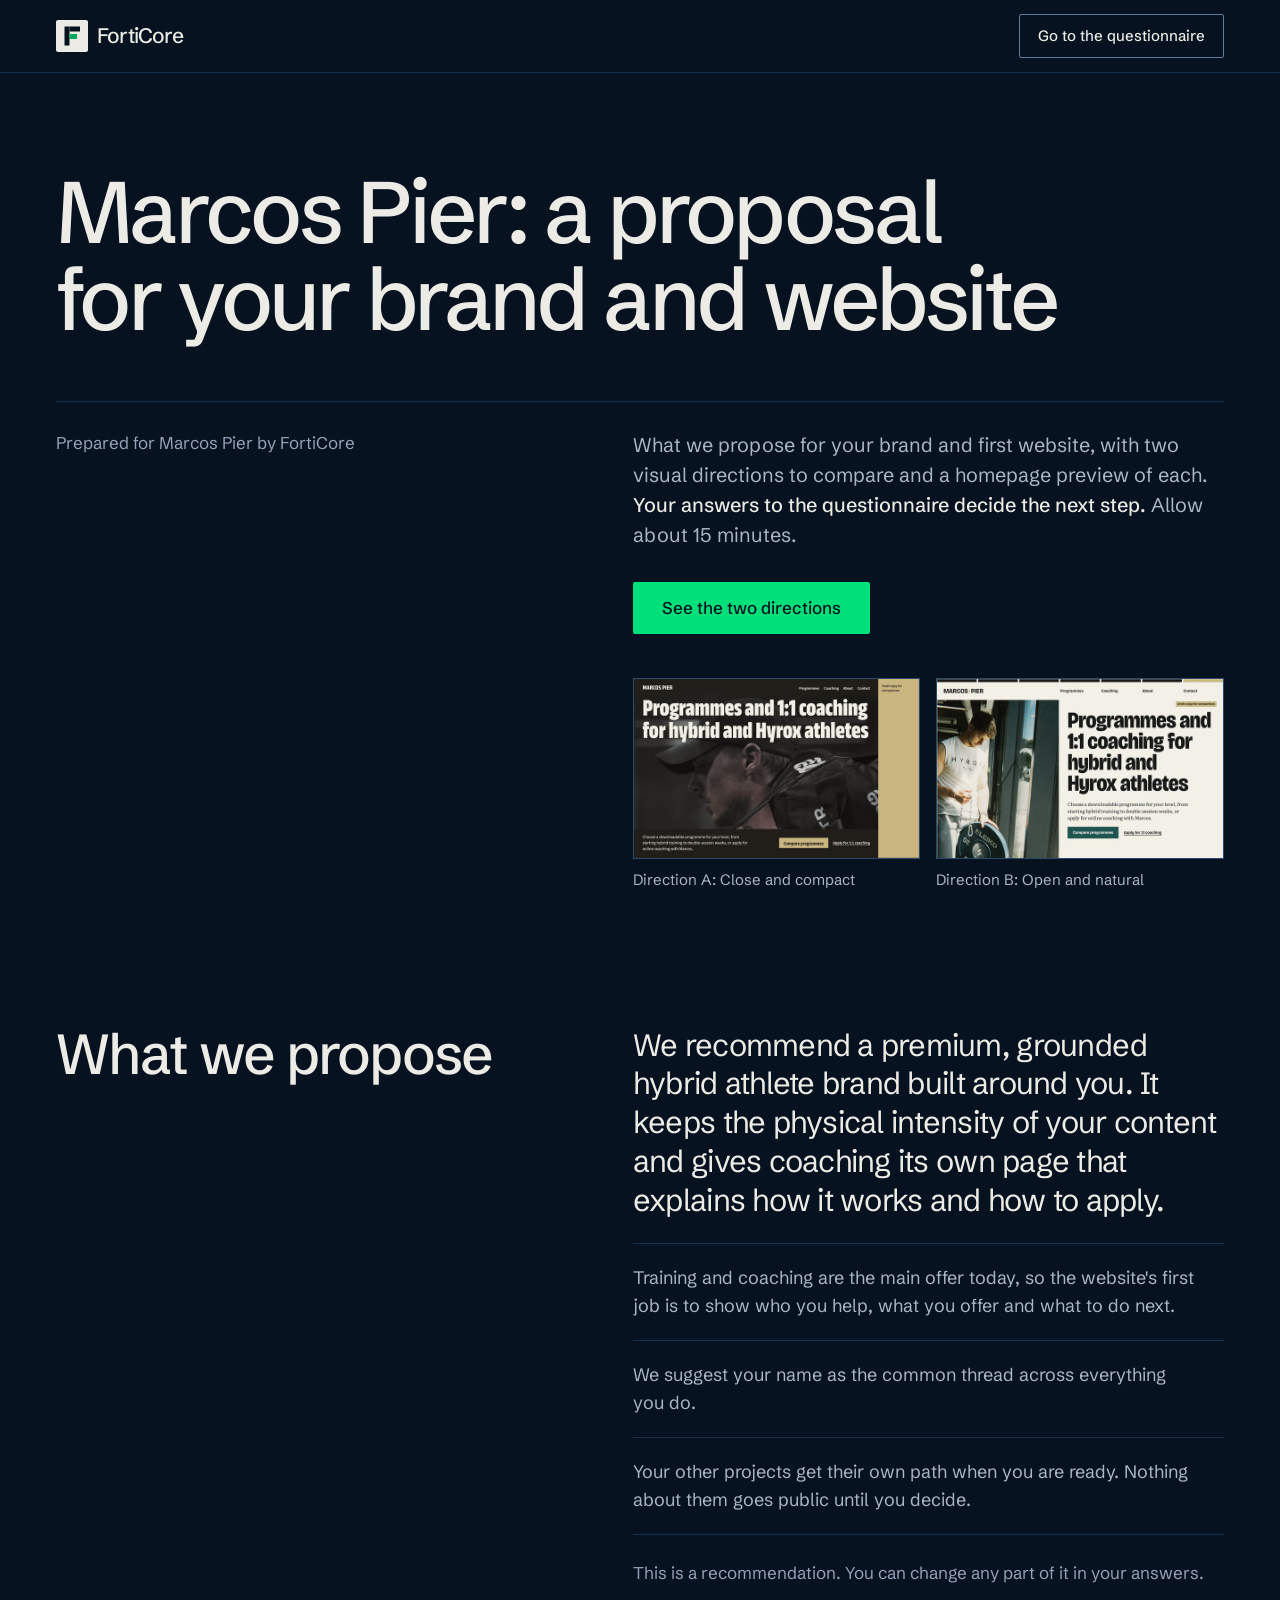
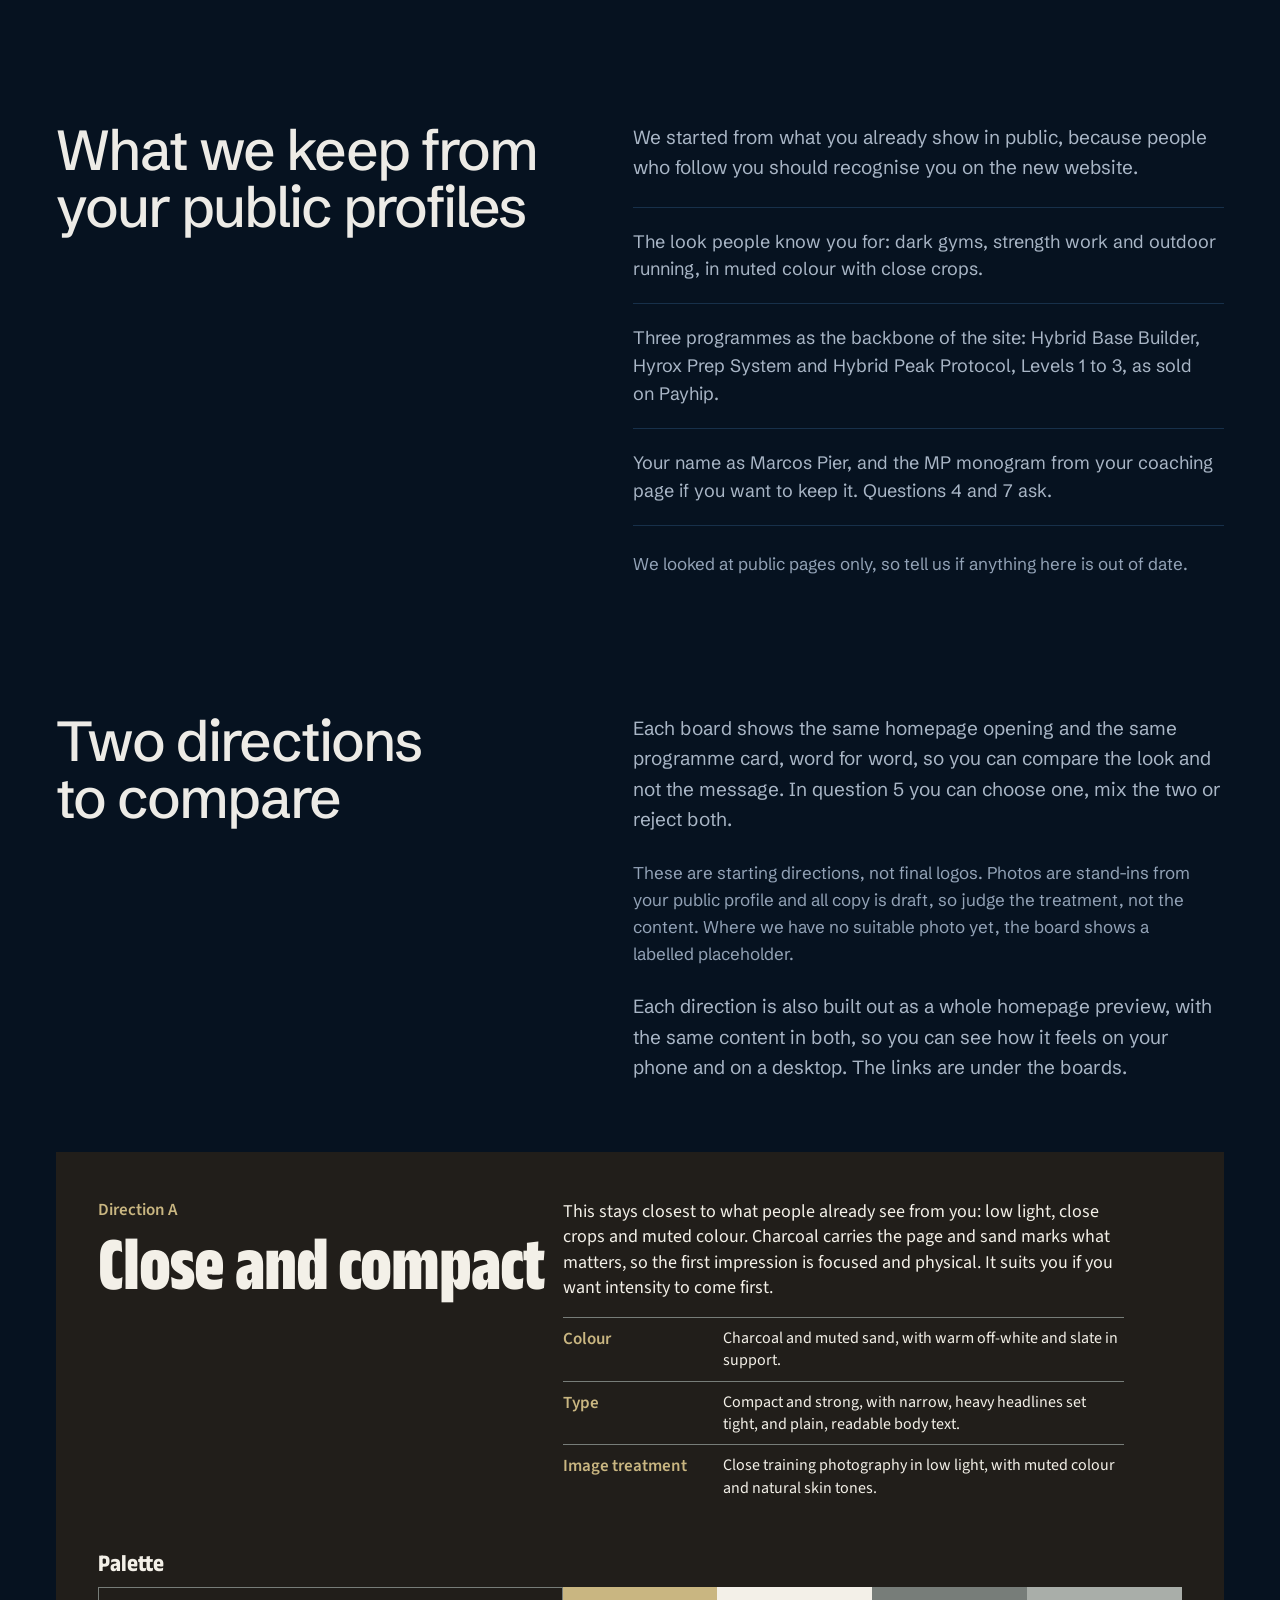
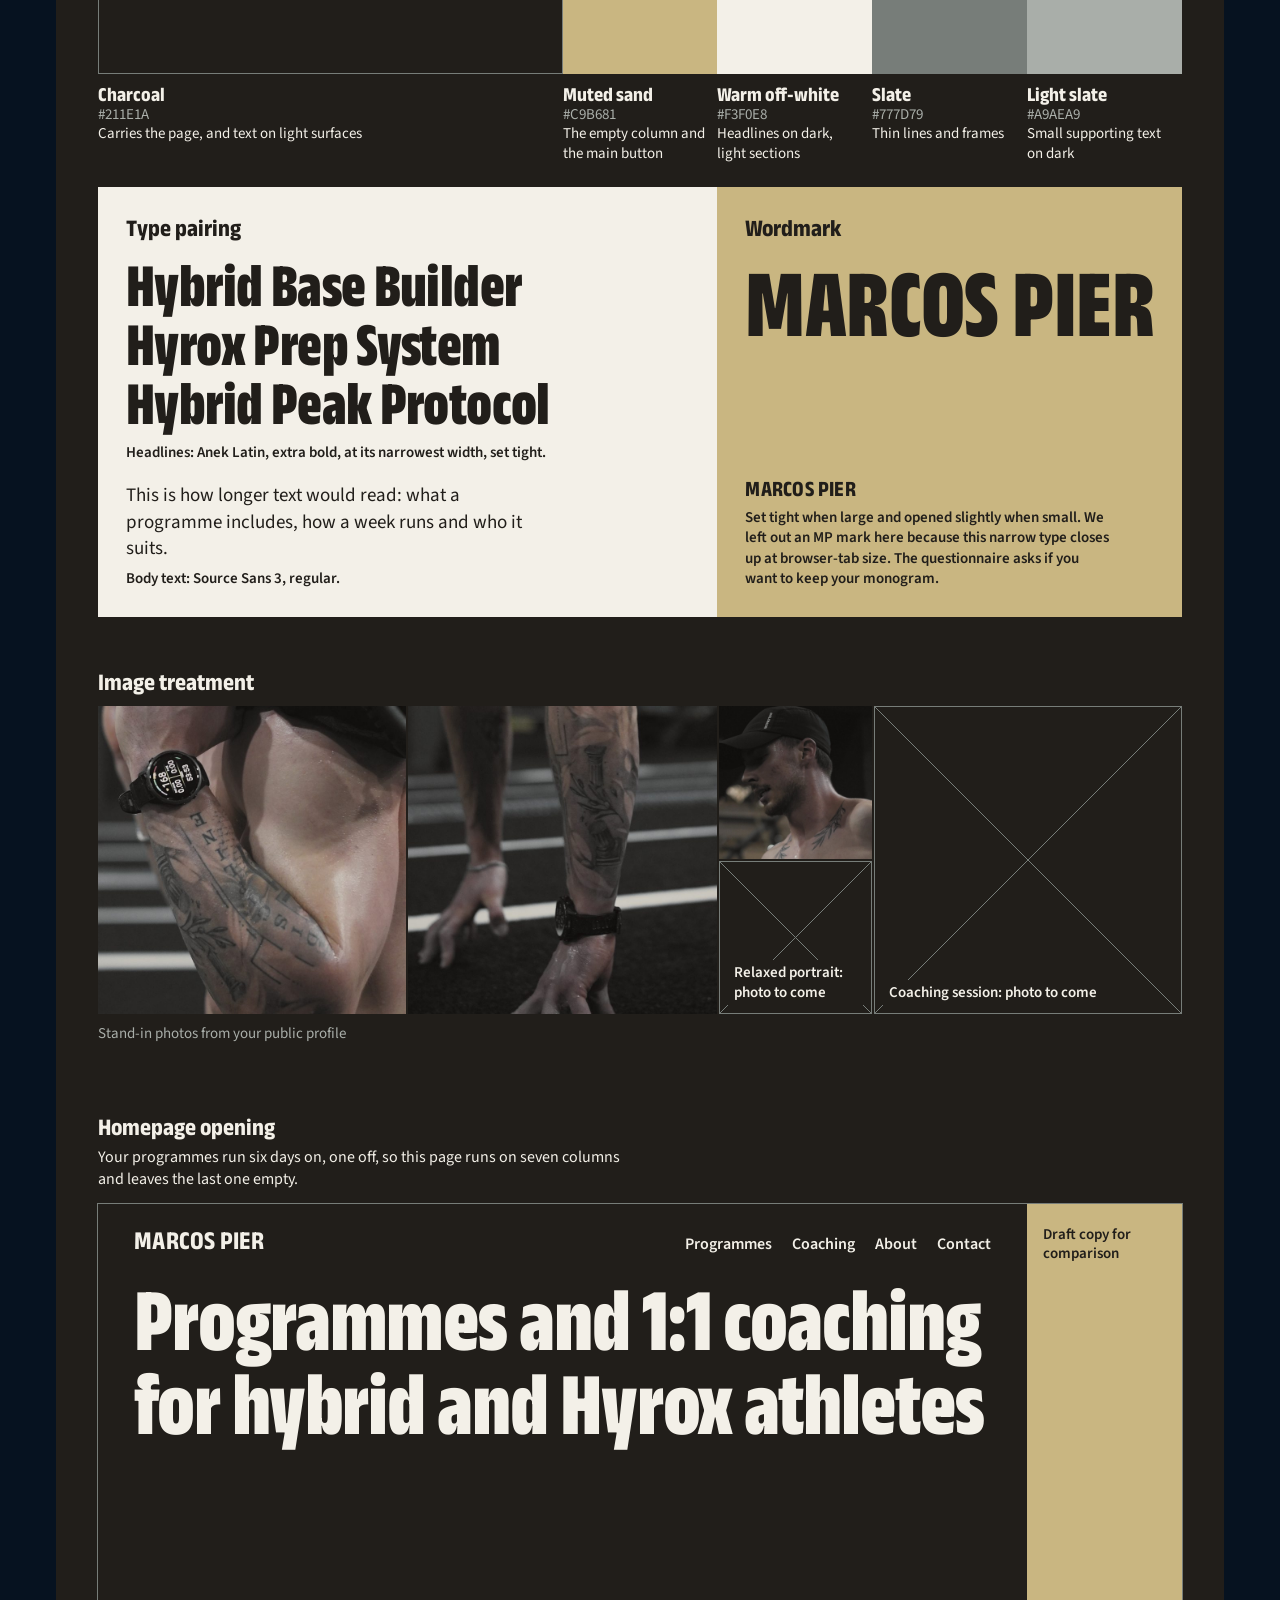
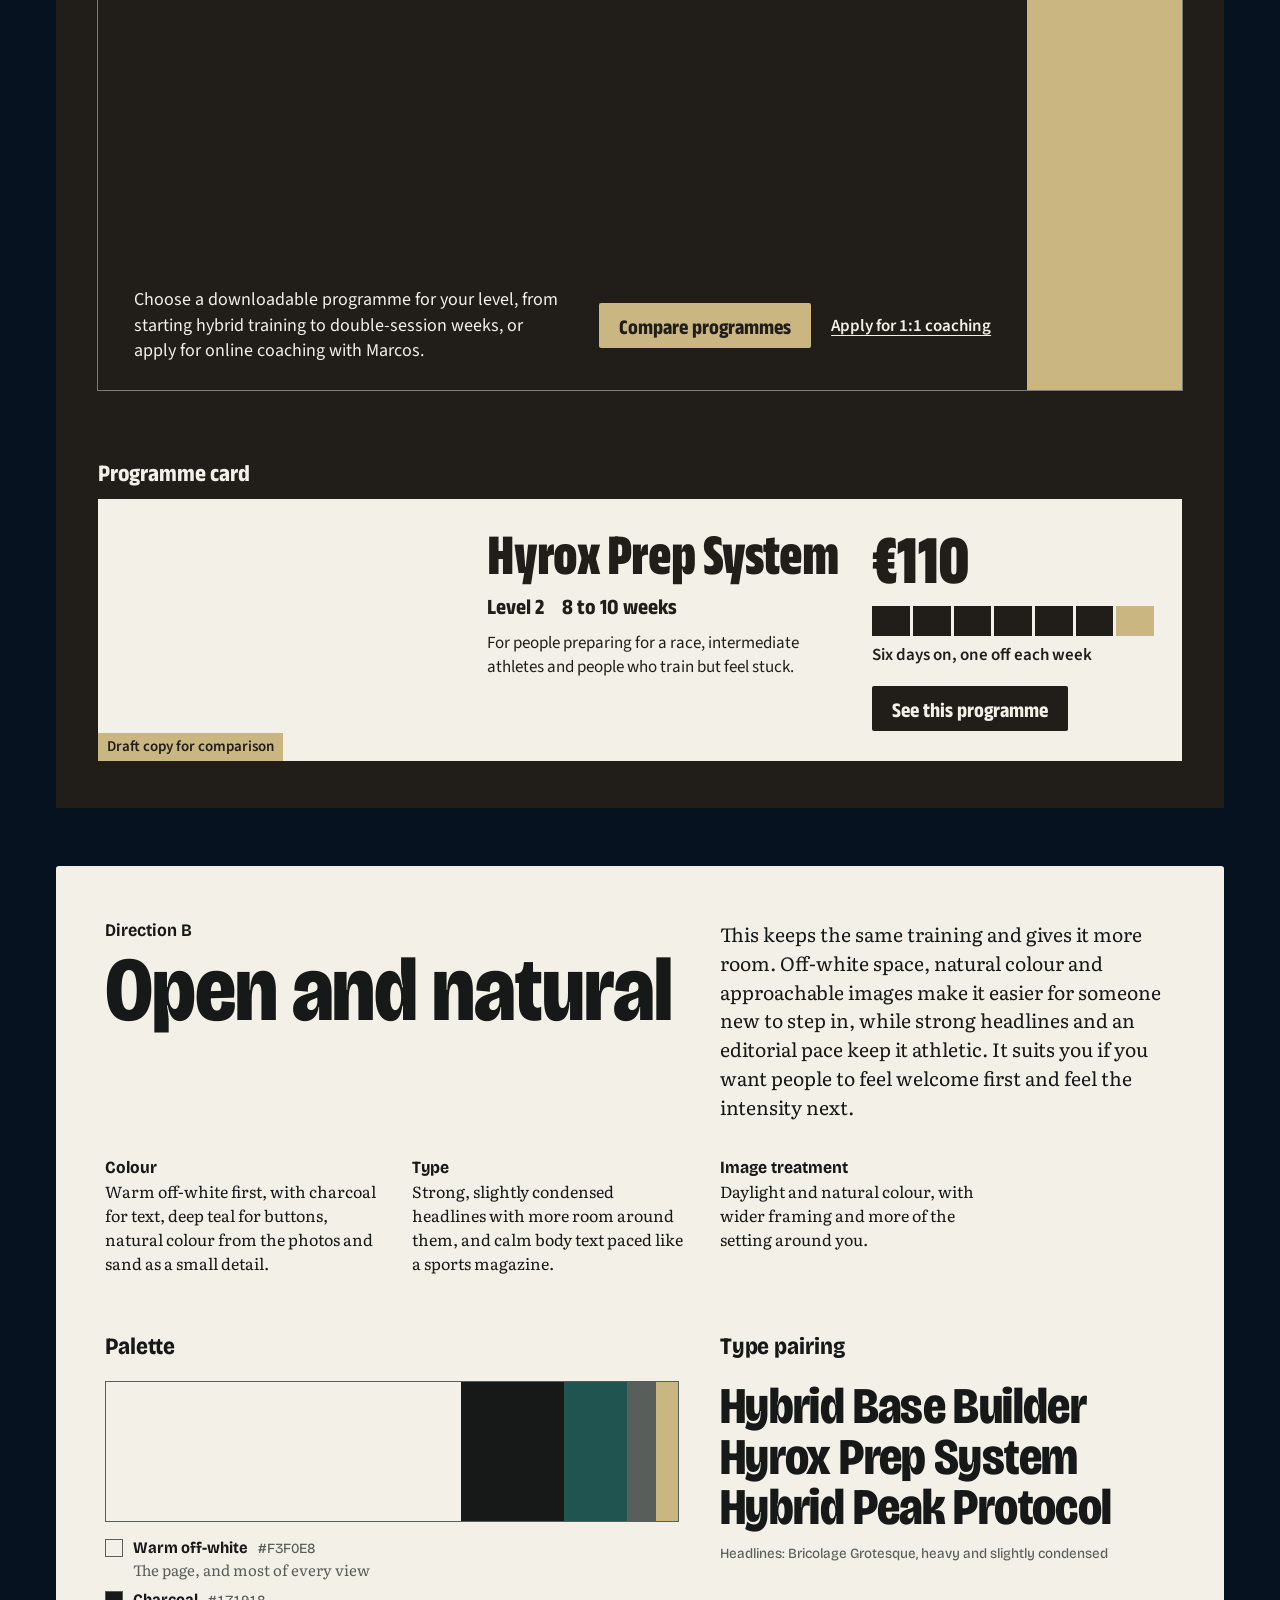
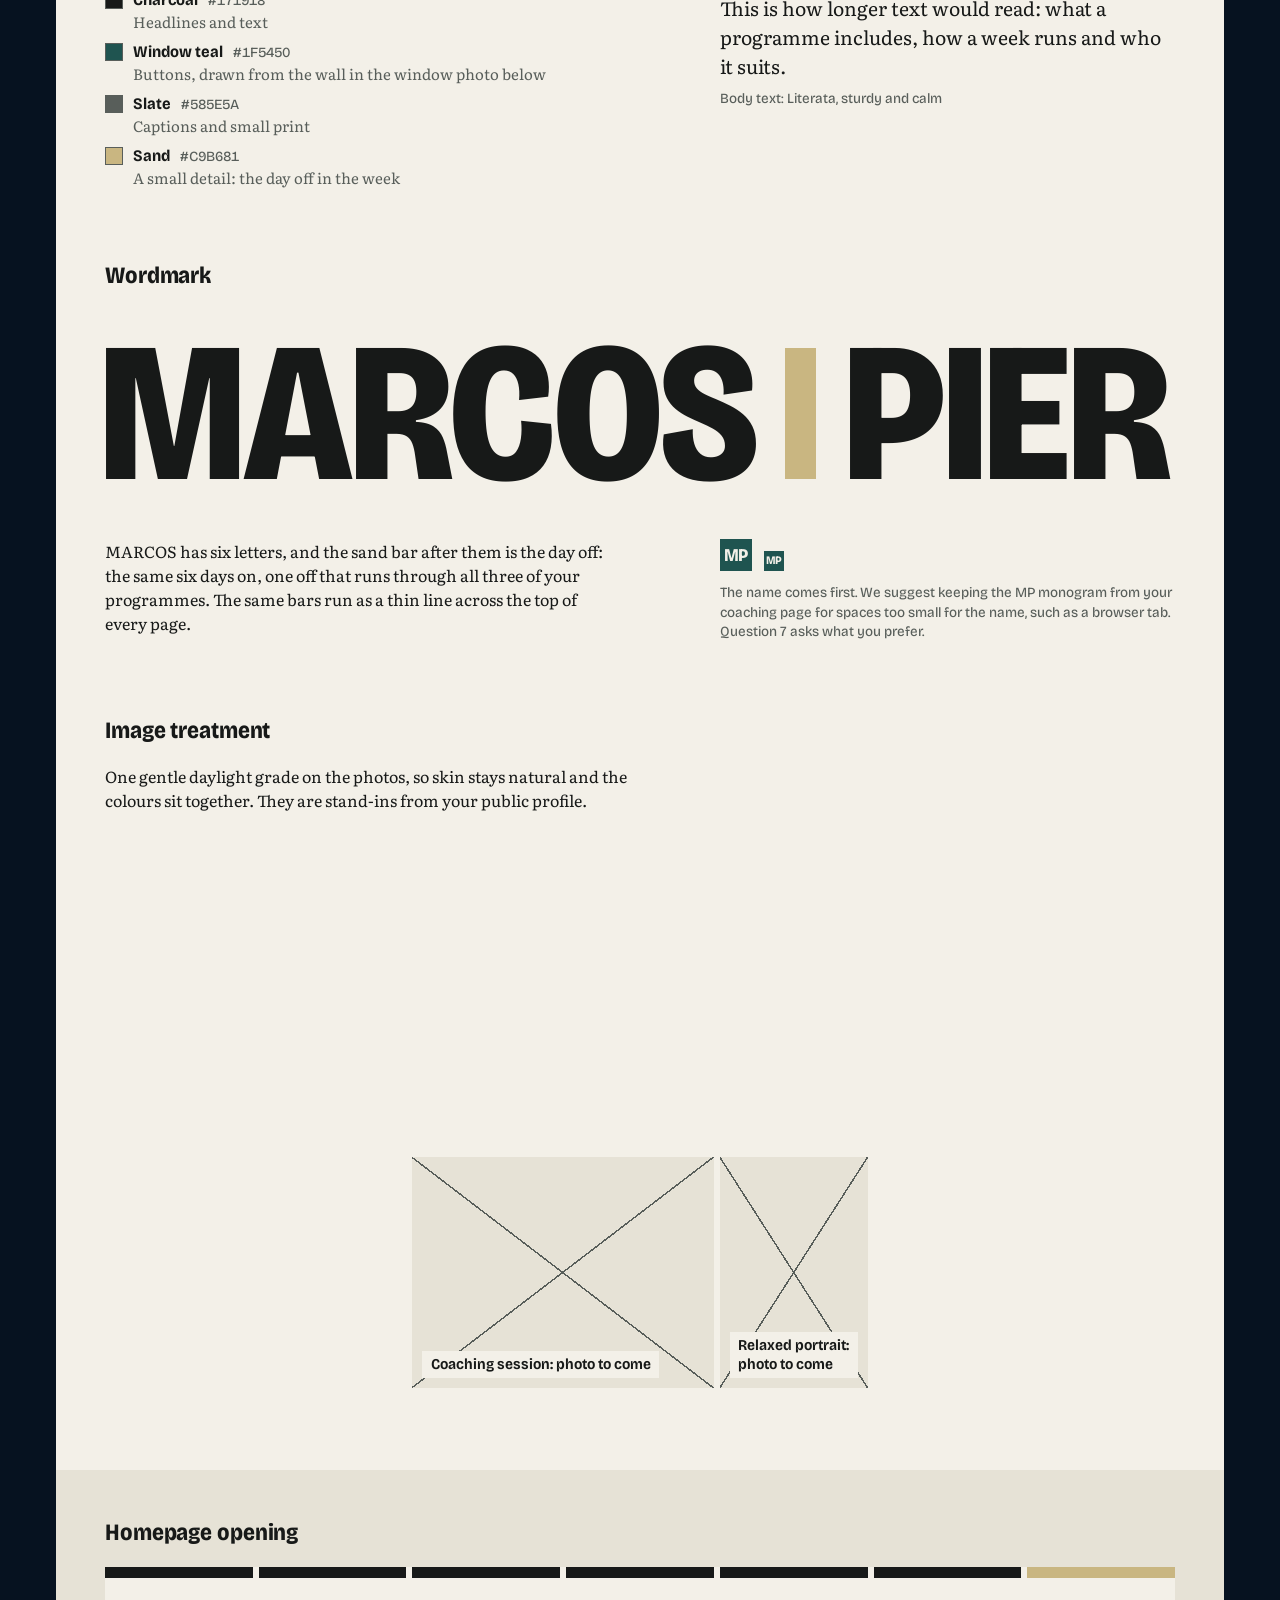
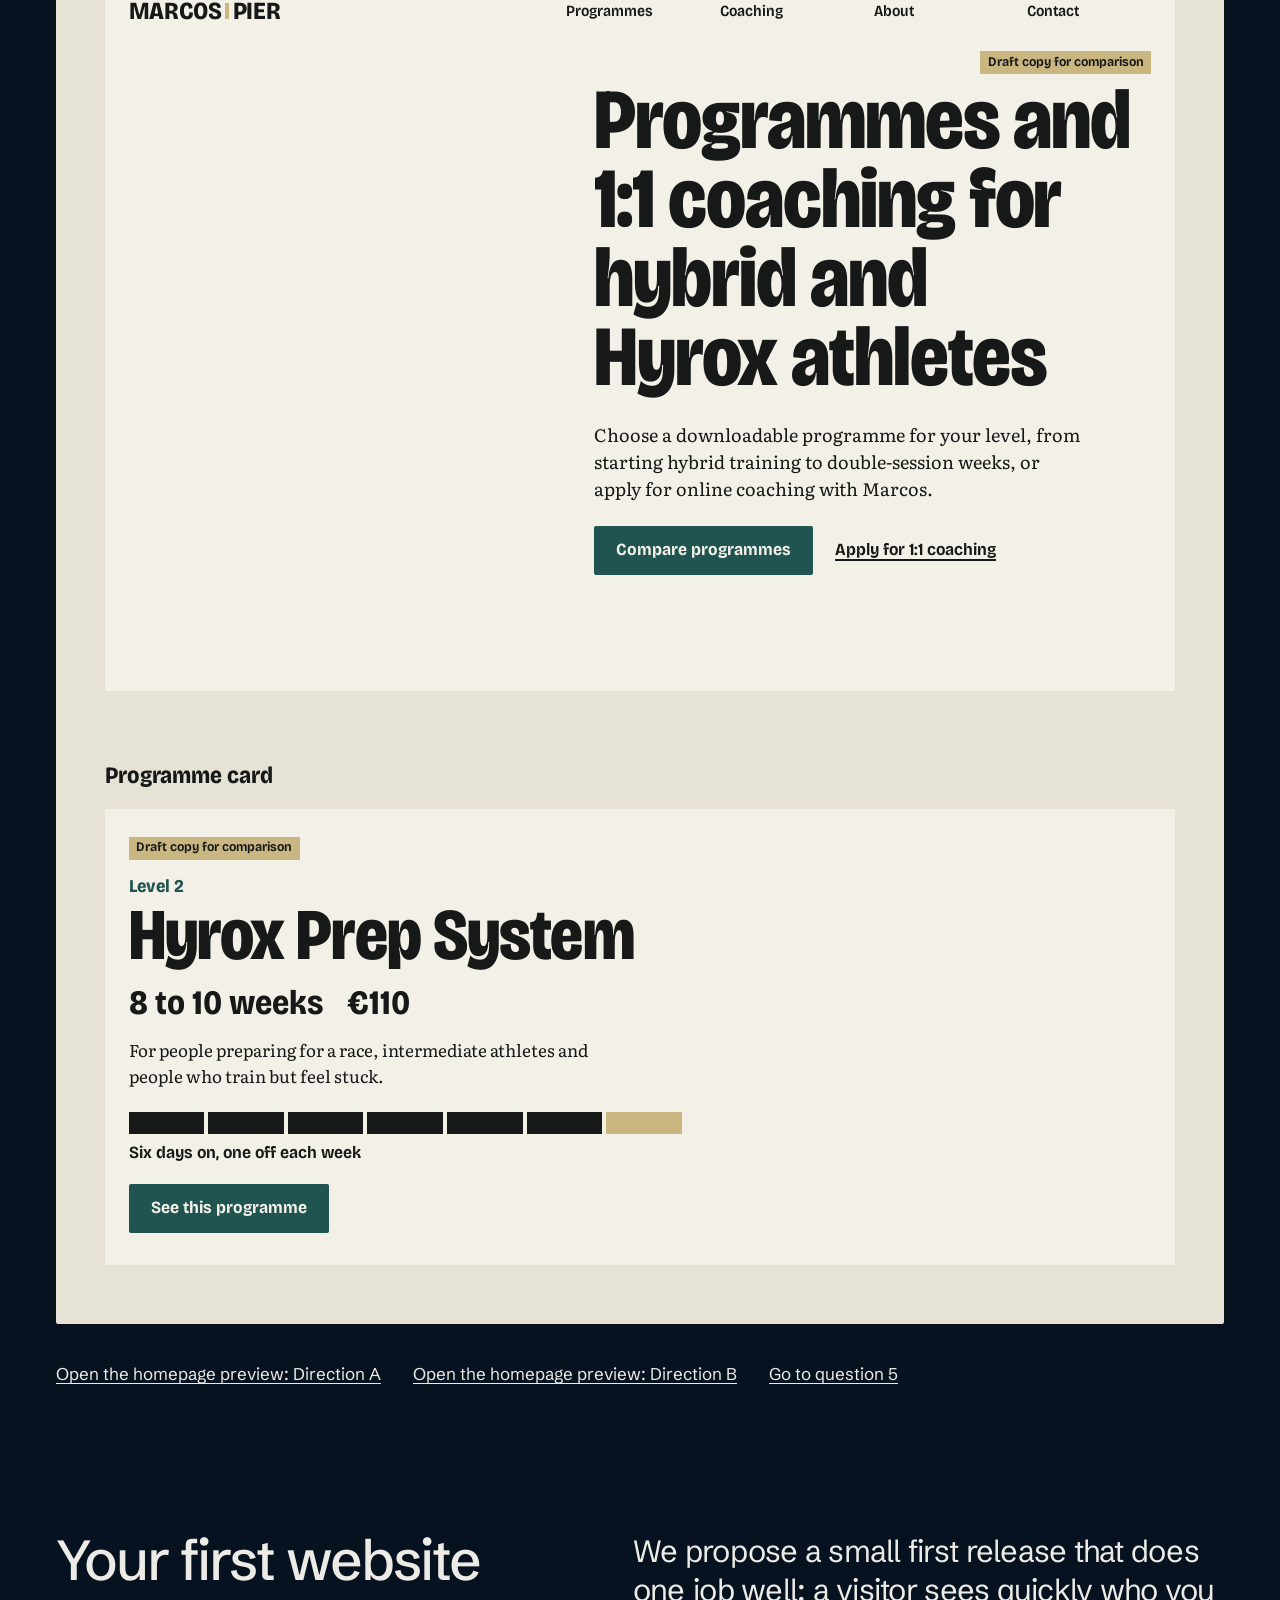
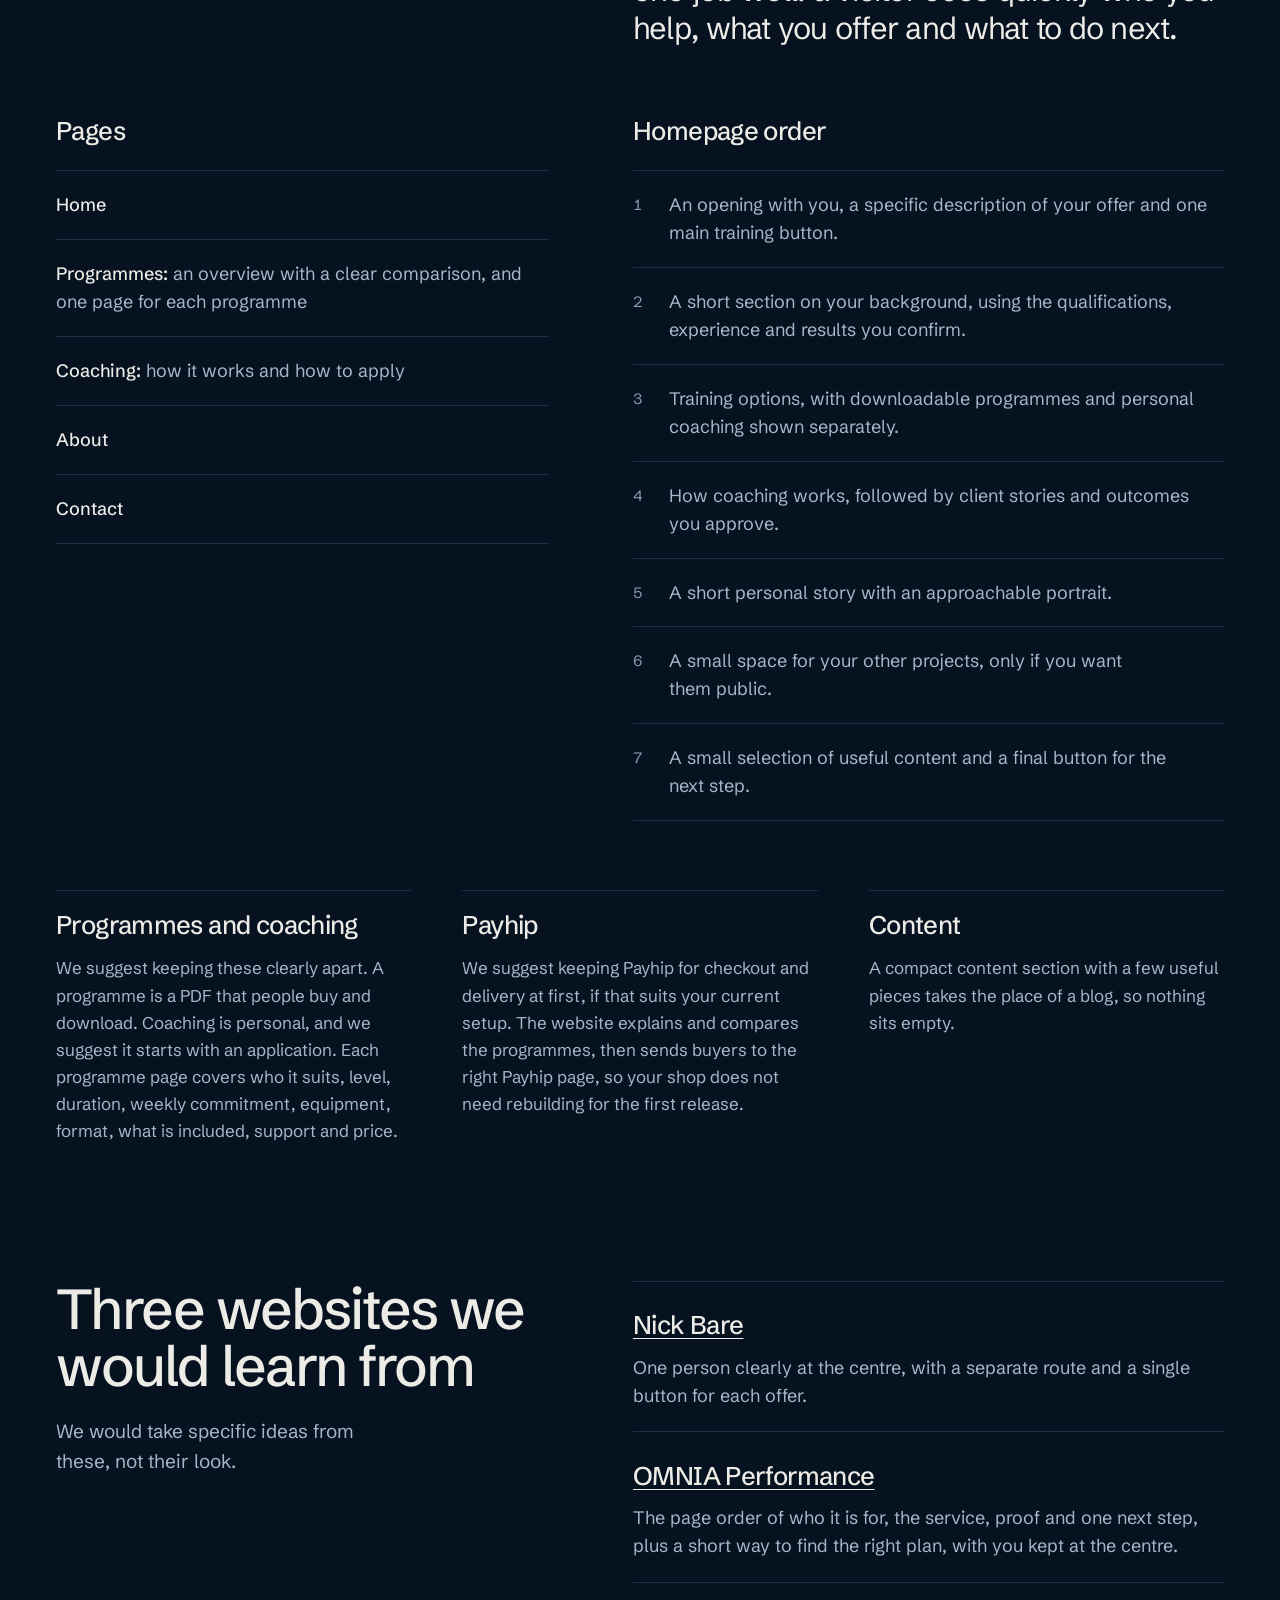
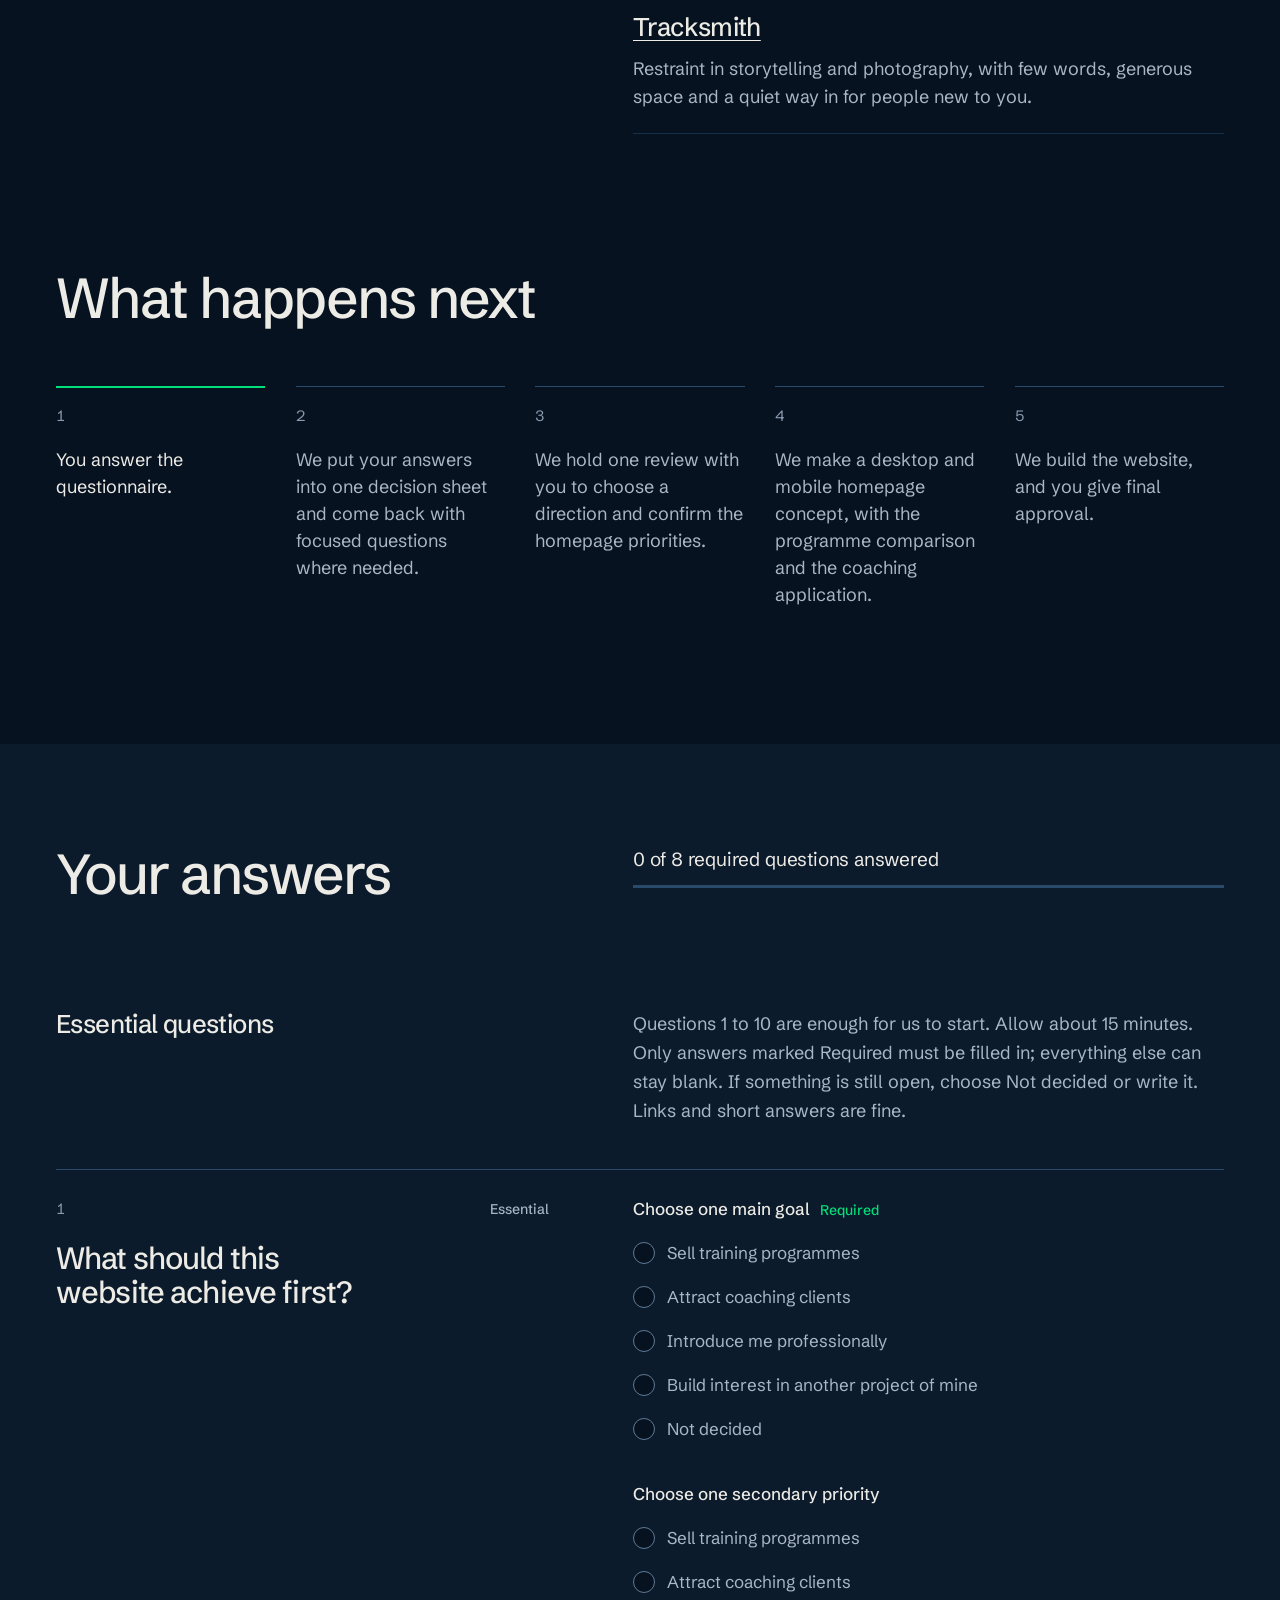
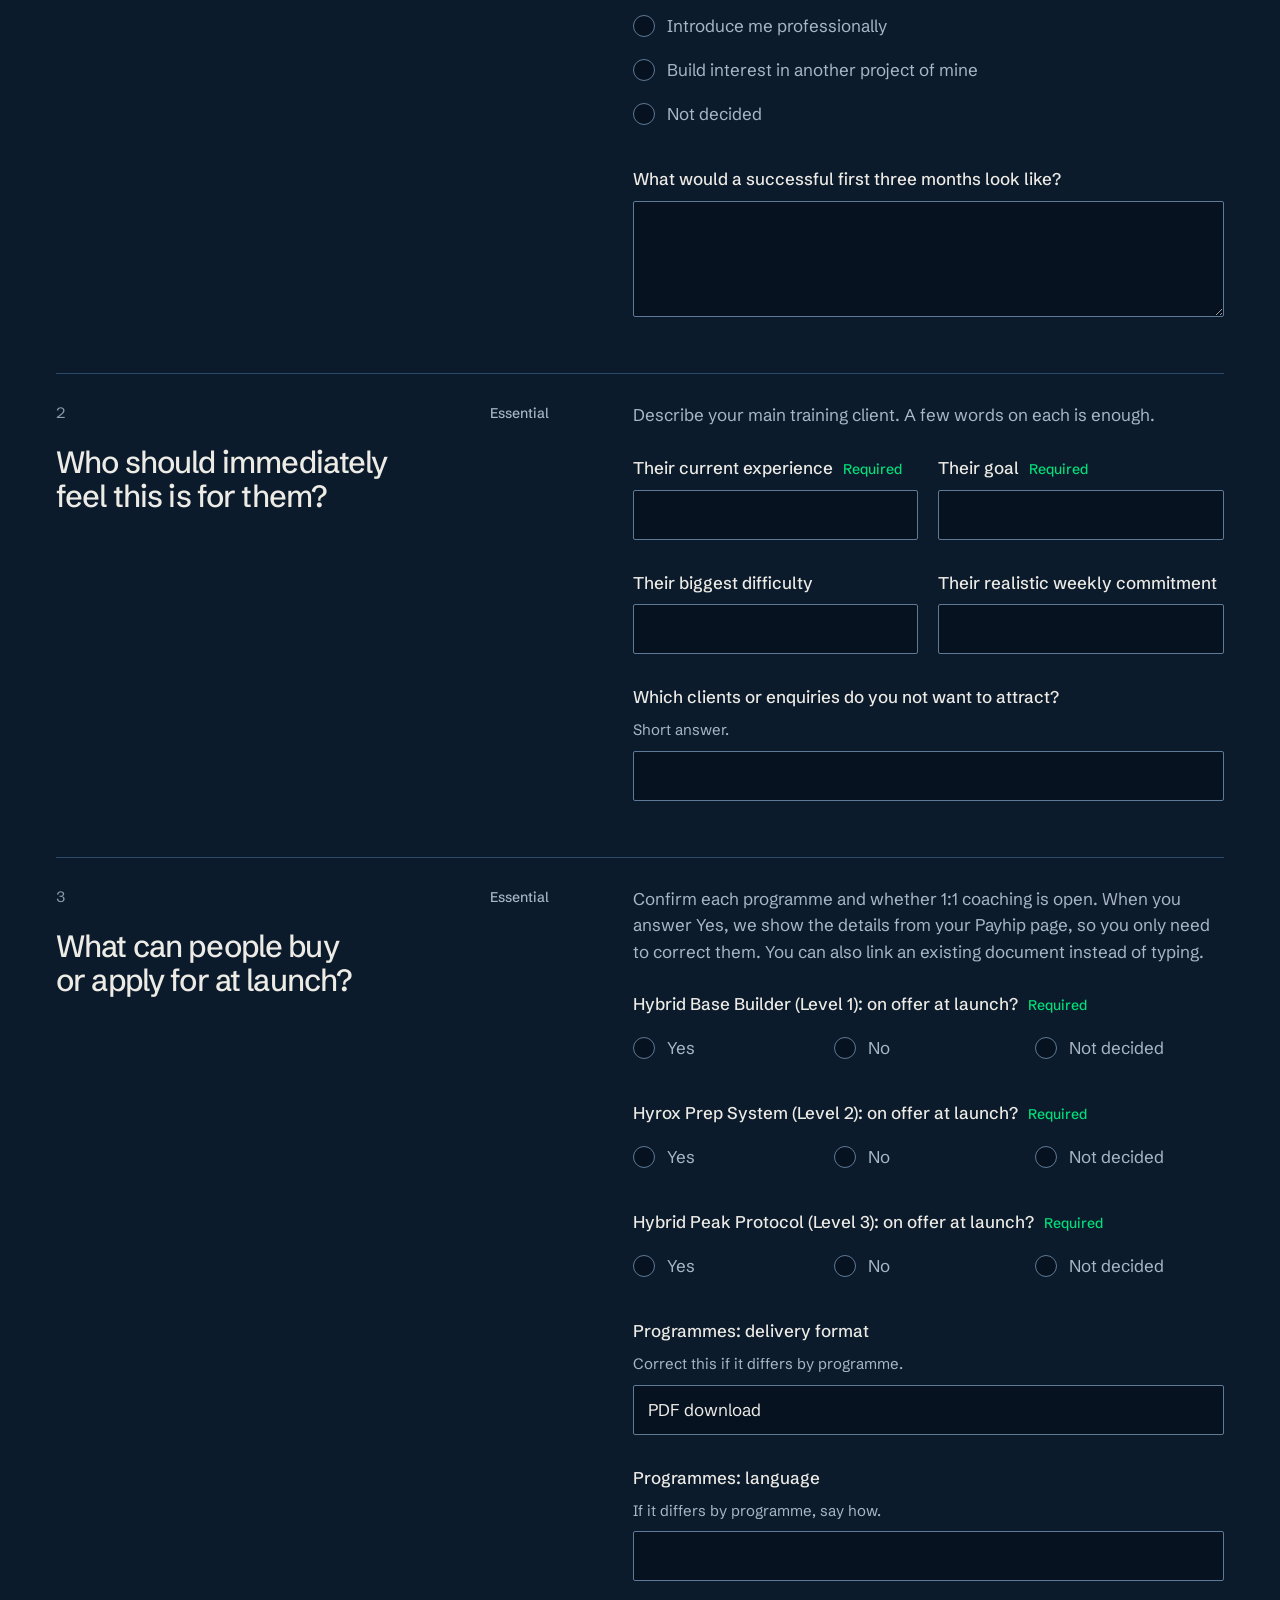
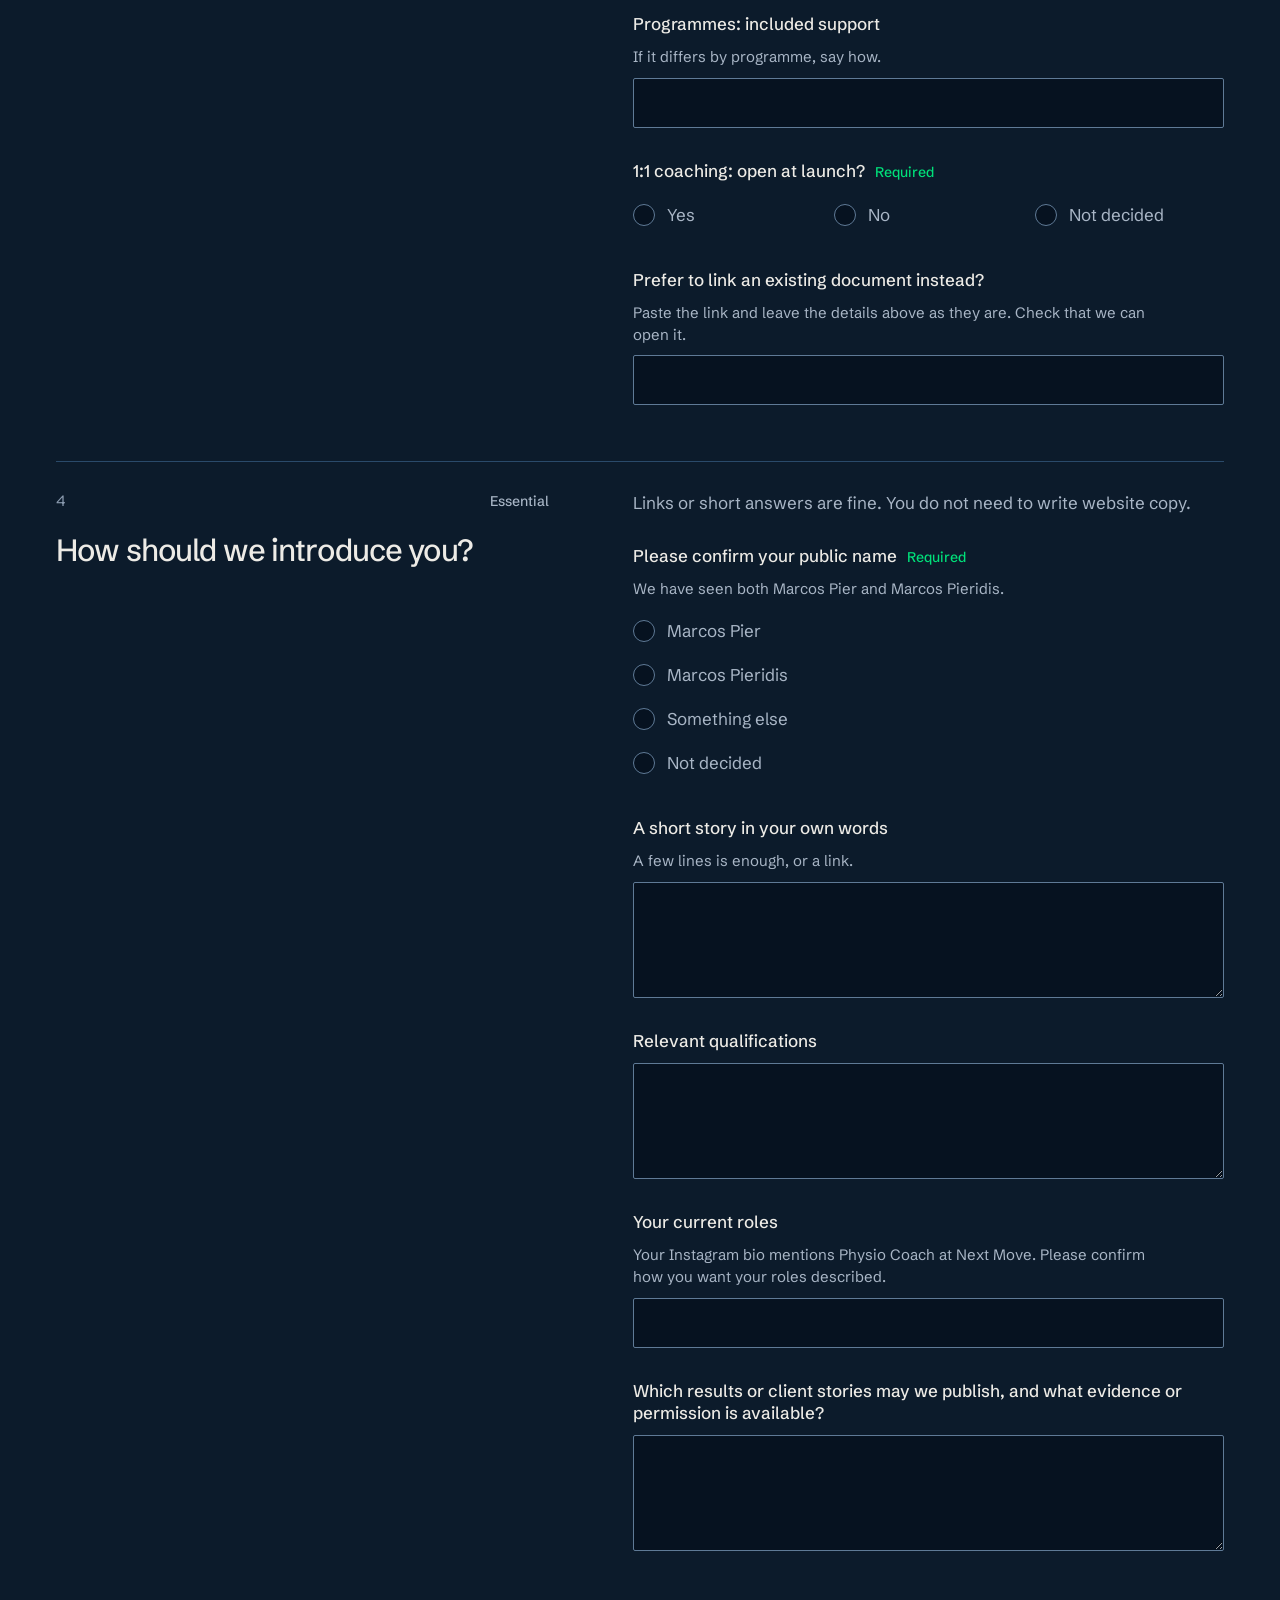
==== commit 06cb11ce: "Add homepage previews, sharper photos and the review fixes Two complete homepage previews, one per d" ====
--- a/docs/index.html
+++ b/docs/index.html
@@ -35,12 +35,16 @@
 
   <section class="fc-zone fc-top" aria-labelledby="top-title">
     <div class="fc-shell">
-      <h1 class="fc-h1" id="top-title">A proposal for your brand and website</h1>
+      <h1 class="fc-h1" id="top-title">Marcos Pier: a proposal for your brand and website</h1>
       <div class="fc-axis fc-top__lede">
         <p class="fc-byline">Prepared for Marcos Pier by FortiCore</p>
         <div>
-          <p class="fc-lede">This page shows what we propose for your brand and first website, and two visual directions for you to compare. It is a proposal, not your website, and the decisions are yours. <strong>We need your answers to the questionnaire further down the page.</strong> Allow about 15 minutes for the essential questions. The optional ones can wait.</p>
-          <p class="fc-top__action"><a class="fc-btn" href="#questionnaire">Go to the questionnaire</a></p>
+          <p class="fc-lede">What we propose for your brand and first website, with two visual directions to compare and a homepage preview of each. <strong>Your answers to the questionnaire decide the next step.</strong> Allow about 15 minutes.</p>
+          <p class="fc-top__action"><a class="fc-btn" href="#directions">See the two directions</a></p>
+          <div class="fc-top__thumbs">
+            <a class="fc-top__thumb" href="#direction-a"><img src="img/a/thumb.jpg" width="640" height="400" alt=""><span>Direction A: Close and compact</span></a>
+            <a class="fc-top__thumb" href="#direction-b"><img src="img/b/thumb.jpg" width="640" height="400" alt=""><span>Direction B: Open and natural</span></a>
+          </div>
         </div>
       </div>
     </div>
@@ -63,17 +67,14 @@
 
   <section class="fc-zone fc-section" id="seen" aria-labelledby="seen-title">
     <div class="fc-shell fc-axis">
-      <h2 class="fc-h2" id="seen-title">What we saw on your public profiles</h2>
+      <h2 class="fc-h2" id="seen-title">What we keep from your public profiles</h2>
       <div class="fc-flow">
         <p class="fc-text">We started from what you already show in public, because people who follow you should recognise you on the new website.</p>
         <ul class="fc-rows fc-rows--measure" role="list">
-          <li>On Instagram (@marcospierr) your name is Marcos Pier. Your bio reads Hybrid Athlete, Online Coaching and Hyrox Prep. It also mentions a Physio Coach role at Next Move, and we ask you to confirm your roles in question 4.</li>
-          <li>Your posts show dark gyms, strength work and outdoor running, in muted colour, with close crops and short text overlays about discipline.</li>
-          <li>Your Linktree lists 1:1 coaching and three programmes, labelled Level 1, 2 and 3.</li>
-          <li>On Payhip you sell three programmes as PDF downloads: Hybrid Base Builder (Level 1, 6 to 8 weeks, €60), Hyrox Prep System (Level 2, 8 to 10 weeks, €110) and Hybrid Peak Protocol (Level 3, 10 to 12 weeks, €160). Each runs six days on and one off, and Level 3 has four double-session days.</li>
-          <li>Your coaching page is a contact form under the name Marcos Pieridis. It shows an MP monogram and says you follow up within 24 hours by phone, email or WhatsApp.</li>
+          <li>The look people know you for: dark gyms, strength work and outdoor running, in muted colour with close crops.</li>
+          <li>Three programmes as the backbone of the site: Hybrid Base Builder, Hyrox Prep System and Hybrid Peak Protocol, Levels 1 to 3, as sold on Payhip.</li>
+          <li>Your name as Marcos Pier, and the MP monogram from your coaching page if you want to keep it. Questions 4 and 7 ask.</li>
         </ul>
-        <p class="fc-text">We want the new website to feel like the next step from the same person, so we propose building on this rather than replacing it. Question 7 asks what you want to keep.</p>
         <p class="fc-text fc-text--quiet">We looked at public pages only, so tell us if anything here is out of date.</p>
       </div>
     </div>
@@ -83,8 +84,9 @@
     <div class="fc-zone fc-shell fc-axis">
       <h2 class="fc-h2" id="directions-title">Two directions to compare</h2>
       <div class="fc-flow">
-        <p class="fc-text">Each board shows the same homepage opening and the same programme card, word for word, so you can compare the look and not the message. Compare the colour, typography, image treatment, how full the page feels and the overall feeling. In question 5 you can choose one, mix the two or reject both.</p>
-        <p class="fc-text fc-text--quiet">These are starting directions, not final logos. The photos are stand-ins from your public profile, used only until we have your originals, so judge how they are treated and not the photos themselves. Both programme cards use the same photo, to show what the treatment alone changes. The homepage openings use different photos, because Direction A asks for low light and Direction B for daylight. Where we have no suitable photo yet, the board shows a labelled placeholder.</p>
+        <p class="fc-text">Each board shows the same homepage opening and the same programme card, word for word, so you can compare the look and not the message. In question 5 you can choose one, mix the two or reject both.</p>
+        <p class="fc-text fc-text--quiet">These are starting directions, not final logos. Photos are stand-ins from your public profile and all copy is draft, so judge the treatment, not the content. Where we have no suitable photo yet, the board shows a labelled placeholder.</p>
+        <p class="fc-text">Each direction is also built out as a whole homepage preview, with the same content in both, so you can see how it feels on your phone and on a desktop. The links are under the boards.</p>
       </div>
     </div>
 
@@ -170,13 +172,13 @@
     <h4 class="dir-a__h4">Image treatment</h4>
     <div class="dir-a__contact">
       <div class="dir-a__tile dir-a__tile--strap">
-        <img src="img/a/strap.jpg" width="750" height="750" loading="lazy" alt="Close crop of a neck and shoulder under a sandbag, with a fist on the strap and a sports watch on the wrist, in warm low light.">
+        <img src="img/a/forearm.jpg" width="760" height="760" loading="lazy" alt="Close crop of a tattooed forearm with a sports watch, held against the body, in low light.">
       </div>
       <div class="dir-a__tile dir-a__tile--hand">
-        <img src="img/a/hand.jpg" width="420" height="420" loading="lazy" alt="Close crop of a black cap, a shoulder and a tattooed forearm, with one hand pressed into a dark floor beside a white lane line.">
+        <img src="img/a/floor-hand.jpg" width="760" height="760" loading="lazy" alt="Close crop of two hands on a dark gym floor beside white lane lines, one tattooed forearm with a watch.">
       </div>
       <div class="dir-a__tile dir-a__tile--curl">
-        <img src="img/a/curl.jpg" width="376" height="376" loading="lazy" alt="Marcos in profile, lifting a dumbbell towards the chin in low light.">
+        <img src="img/a/face.jpg" width="760" height="760" loading="lazy" alt="Marcos in profile under a black cap, looking down, in low light.">
       </div>
       <div class="dir-a__hold dir-a__hold--portrait">
         <p>Relaxed portrait: photo to come</p>
@@ -197,7 +199,7 @@
       </div>
       <div class="dir-a__work">
         <div class="dir-a__frame">
-          <img src="img/a/hero-carry.jpg" width="1215" height="1250" loading="lazy" alt="Marcos from the side in a black cap, a sandbag across the shoulders and one fist on the strap, in warm low light.">
+          <img src="img/a/hero-carry.jpg" width="2112" height="1492" loading="lazy" alt="Marcos in profile in a black cap, one hand on the strap of a training vest, in a dark gym.">
         </div>
         <div class="dir-a__bar">
           <span class="dir-a__wm">MARCOS PIER</span>
@@ -218,7 +220,6 @@
         </div>
       </div>
     </div>
-    <p class="dir-a__caption">Stand-in photo from your public profile, cropped from a vertical original. The final opening needs a wide photo.</p>
   </div>
 
   <div class="dir-a__concept">
@@ -227,7 +228,7 @@
       <p class="dir-a__draft dir-a__draft--tag">Draft copy for comparison</p>
       <div class="dir-a__card-work">
         <div class="dir-a__card-photo">
-          <img src="img/a/runner.jpg" width="660" height="528" loading="lazy" alt="Close view of Marcos mid-stride on a running track in low light, from the waist to the shoes.">
+          <img src="img/a/treadmill.jpg" width="1000" height="800" loading="lazy" alt="Marcos from behind in a black cap, running on a treadmill in a dark gym, one hand on the rail.">
         </div>
         <div class="dir-a__card-main">
           <p class="dir-a__prog">Hyrox Prep System</p>
@@ -247,7 +248,6 @@
         </div>
       </div>
     </div>
-    <p class="dir-a__caption">Stand-in photo from your public profile. Direction B uses the same photo.</p>
   </div>
 </article>
 
@@ -322,7 +322,7 @@
           <img src="img/b/forest-wide.jpg" width="1500" height="615" loading="lazy" alt="Marcos from behind, head and shoulders in a white running top, facing blurred green trees.">
         </figure>
         <figure class="dir-b__ph dir-b__ph--pull">
-          <img src="img/b/pull-up.jpg" width="720" height="980" loading="lazy" alt="Marcos from behind, doing a pull-up with a weight plate on a belt, in a bright room with tall windows.">
+          <img src="img/b/run-path.jpg" width="1100" height="1562" loading="lazy" alt="Marcos running towards the camera on a tree-lined path in daylight, in a white running top.">
         </figure>
         <figure class="dir-b__ph dir-b__ph--chain">
           <img src="img/b/chain-detail.jpg" width="760" height="460" loading="lazy" alt="Close view of a hand holding a chain, the other hand resting on a weight plate, in sun from a window.">
@@ -369,7 +369,6 @@
           </span>
         </div>
       </div>
-      <p class="dir-b__small">Stand-in photo from your public profile, cropped from a vertical original. The final opening needs a wide photo.</p>
     </section>
 
     <section class="dir-b__concept">
@@ -394,7 +393,6 @@
           </div>
         </div>
       </div>
-      <p class="dir-b__small">Stand-in photo from your public profile. Direction A uses the same photo.</p>
     </section>
 
   </div>
@@ -403,6 +401,8 @@
     </div>
 
     <div class="fc-zone fc-shell fc-boards__after">
+      <a class="fc-link fc-link--block" href="direction-a.html">Open the homepage preview: Direction A</a>
+      <a class="fc-link fc-link--block" href="direction-b.html">Open the homepage preview: Direction B</a>
       <a class="fc-link fc-link--block" href="#q5">Go to question 5</a>
     </div>
   </section>
@@ -798,14 +798,14 @@
         <span class="fc-card__line"><input class="fc-tick" type="radio" id="q5_direction--a" name="q5_direction" value="a" required> <span>A: Close and compact</span></span>
         <img class="fc-card__thumb" src="img/a/thumb.jpg" width="640" height="400" loading="lazy" decoding="async" alt="">
       </label>
-      <a class="fc-link fc-link--block fc-card__link" href="#direction-a">See Direction&nbsp;A</a>
+      <div class="fc-card__links"><a class="fc-link fc-link--block fc-card__link" href="#direction-a">See Direction&nbsp;A</a> <a class="fc-link fc-link--block fc-card__link" href="direction-a.html">Open the homepage preview:&nbsp;A</a></div>
     </div>
     <div class="fc-card">
       <label class="fc-card__choice" for="q5_direction--b">
         <span class="fc-card__line"><input class="fc-tick" type="radio" id="q5_direction--b" name="q5_direction" value="b" required> <span>B: Open and natural</span></span>
         <img class="fc-card__thumb" src="img/b/thumb.jpg" width="640" height="400" loading="lazy" decoding="async" alt="">
       </label>
-      <a class="fc-link fc-link--block fc-card__link" href="#direction-b">See Direction&nbsp;B</a>
+      <div class="fc-card__links"><a class="fc-link fc-link--block fc-card__link" href="#direction-b">See Direction&nbsp;B</a> <a class="fc-link fc-link--block fc-card__link" href="direction-b.html">Open the homepage preview:&nbsp;B</a></div>
     </div>
     <div class="fc-card">
       <label class="fc-card__choice" for="q5_direction--both">
--- a/docs/css/site.css
+++ b/docs/css/site.css
@@ -513,7 +513,48 @@
 }
 
 .fc-boards__after {
+  display: flex;
+  flex-wrap: wrap;
+  gap: 0 32px;
   margin-top: 28px;
+}
+
+.fc-top__thumbs {
+  display: grid;
+  grid-template-columns: repeat(2, minmax(0, 1fr));
+  gap: 16px;
+  margin-top: 44px;
+}
+
+.fc-top__thumb {
+  display: block;
+  color: var(--fc-paper);
+  text-decoration: none;
+}
+
+.fc-top__thumb img {
+  display: block;
+  width: 100%;
+  height: auto;
+  border: 1px solid var(--fc-line-strong);
+}
+
+.fc-top__thumb span {
+  display: block;
+  margin-top: 10px;
+  font-size: 15px;
+  line-height: 1.4;
+  color: var(--fc-muted);
+}
+
+.fc-top__thumb:hover span,
+.fc-top__thumb:focus-visible span {
+  color: var(--fc-accent);
+}
+
+.fc-top__thumb:focus-visible {
+  outline: 2px solid var(--fc-accent);
+  outline-offset: 4px;
 }
 
 /* On a phone the boards take the whole width: they have their own margins,
@@ -1167,8 +1208,14 @@
   color: var(--fc-paper);
 }
 
+.fc-card__links {
+  display: flex;
+  flex-wrap: wrap;
+  gap: 0 20px;
+  margin: -4px 14px 8px 46px;
+}
+
 .fc-card__link {
-  margin: -4px 14px 8px 46px;
   font-size: 15px;
 }
 
@@ -1302,7 +1349,7 @@
     padding: 20px;
   }
 
-  .fc-card__link {
+  .fc-card__links {
     margin-left: 14px;
   }
 }
--- a/docs/css/direction-a.css
+++ b/docs/css/direction-a.css
@@ -458,7 +458,7 @@
   width: 100%;
   height: 100%;
   object-fit: cover;
-  object-position: 18% 50%;
+  object-position: 30% 100%;
 }
 
 .dir-a .dir-a__bar {
@@ -748,7 +748,7 @@
   }
 
   .dir-a .dir-a__frame img {
-    object-position: 0 0;
+    object-position: 0 100%;
   }
 
   .dir-a .dir-a__bar {
@@ -780,7 +780,7 @@
   }
 
   .dir-a .dir-a__card-photo img {
-    object-position: 50% 60%;
+    object-position: 50% 25%;
   }
 
   .dir-a .dir-a__card-main {
@@ -881,7 +881,7 @@
   }
 
   .dir-a .dir-a__frame img {
-    object-position: 0 43%;
+    object-position: 0 100%;
   }
 
   .dir-a .dir-a__bar {
--- a/docs/css/direction-b.css
+++ b/docs/css/direction-b.css
@@ -350,7 +350,7 @@
 .dir-b .dir-b__ph--pull img {
   position: absolute;
   inset: 0;
-  object-position: 82% 50%;
+  object-position: 50% 30%;
 }
 
 .dir-b .dir-b__ph--chain {
